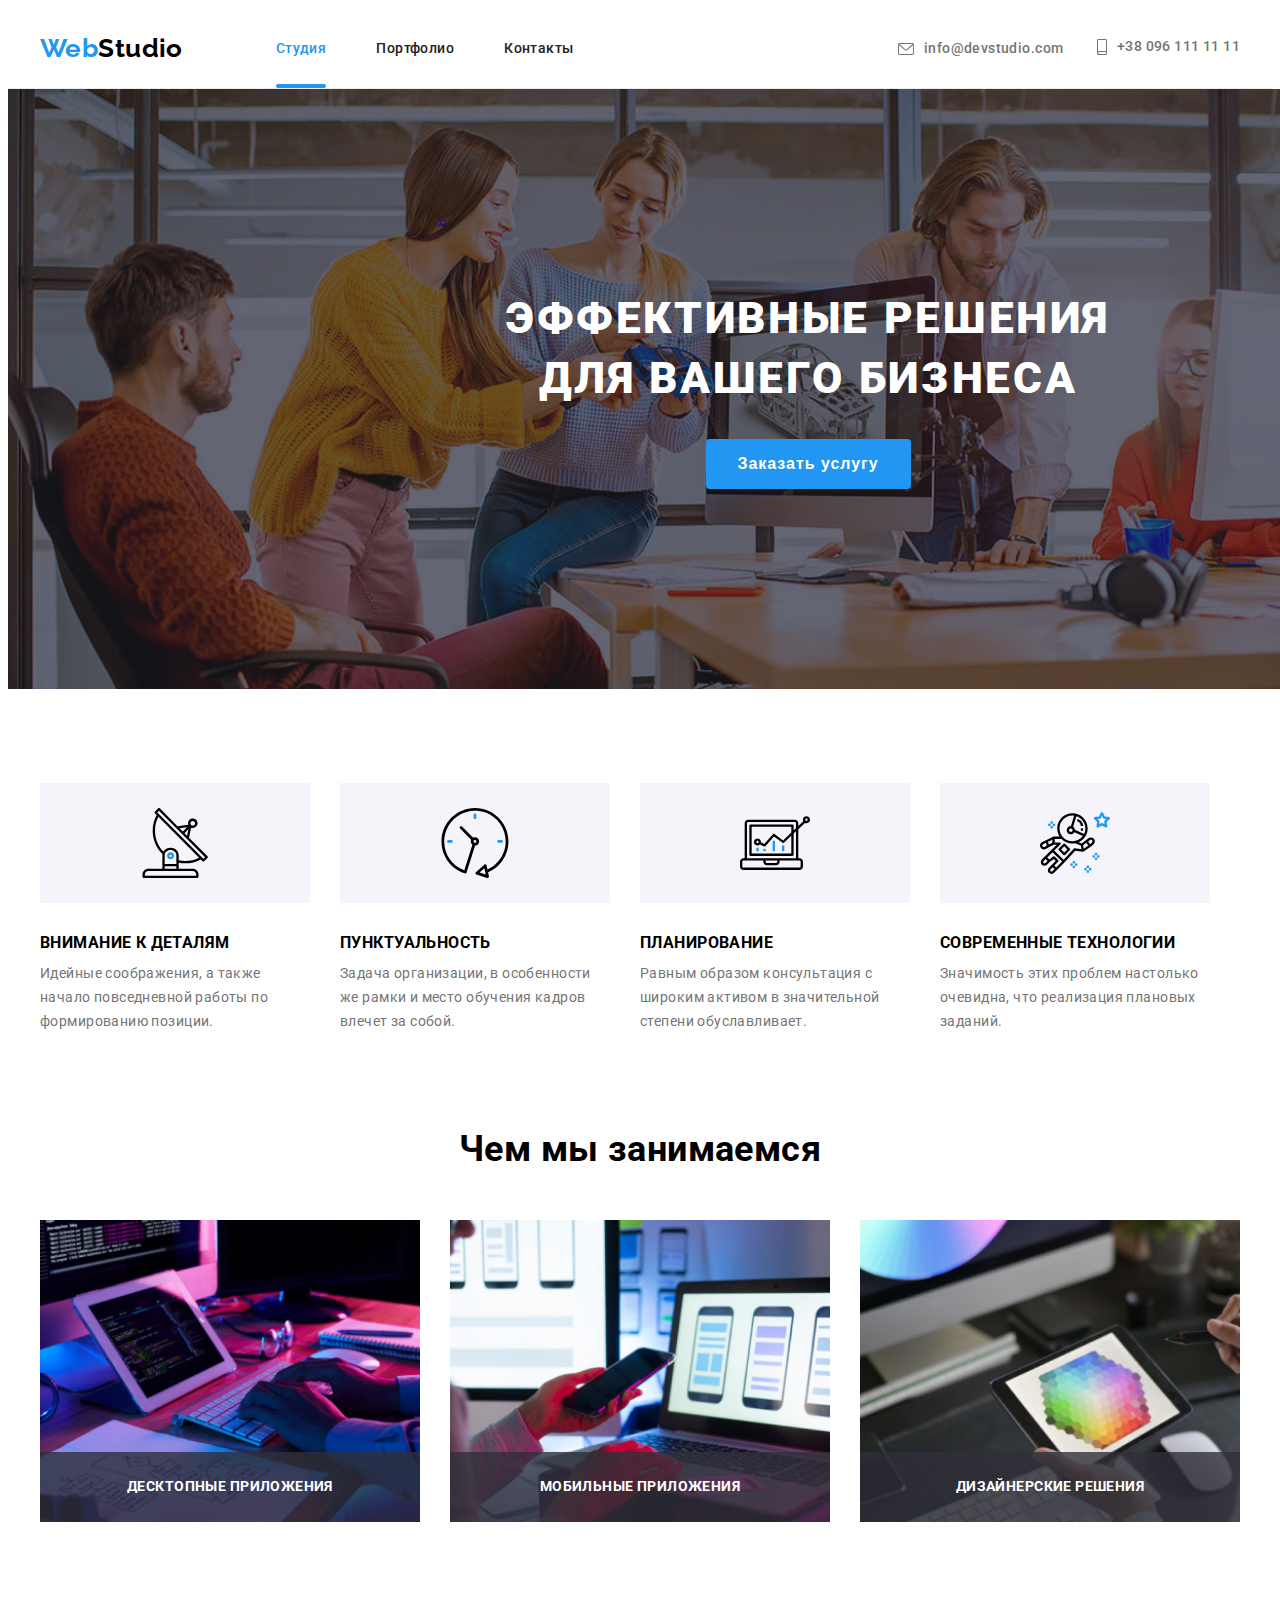
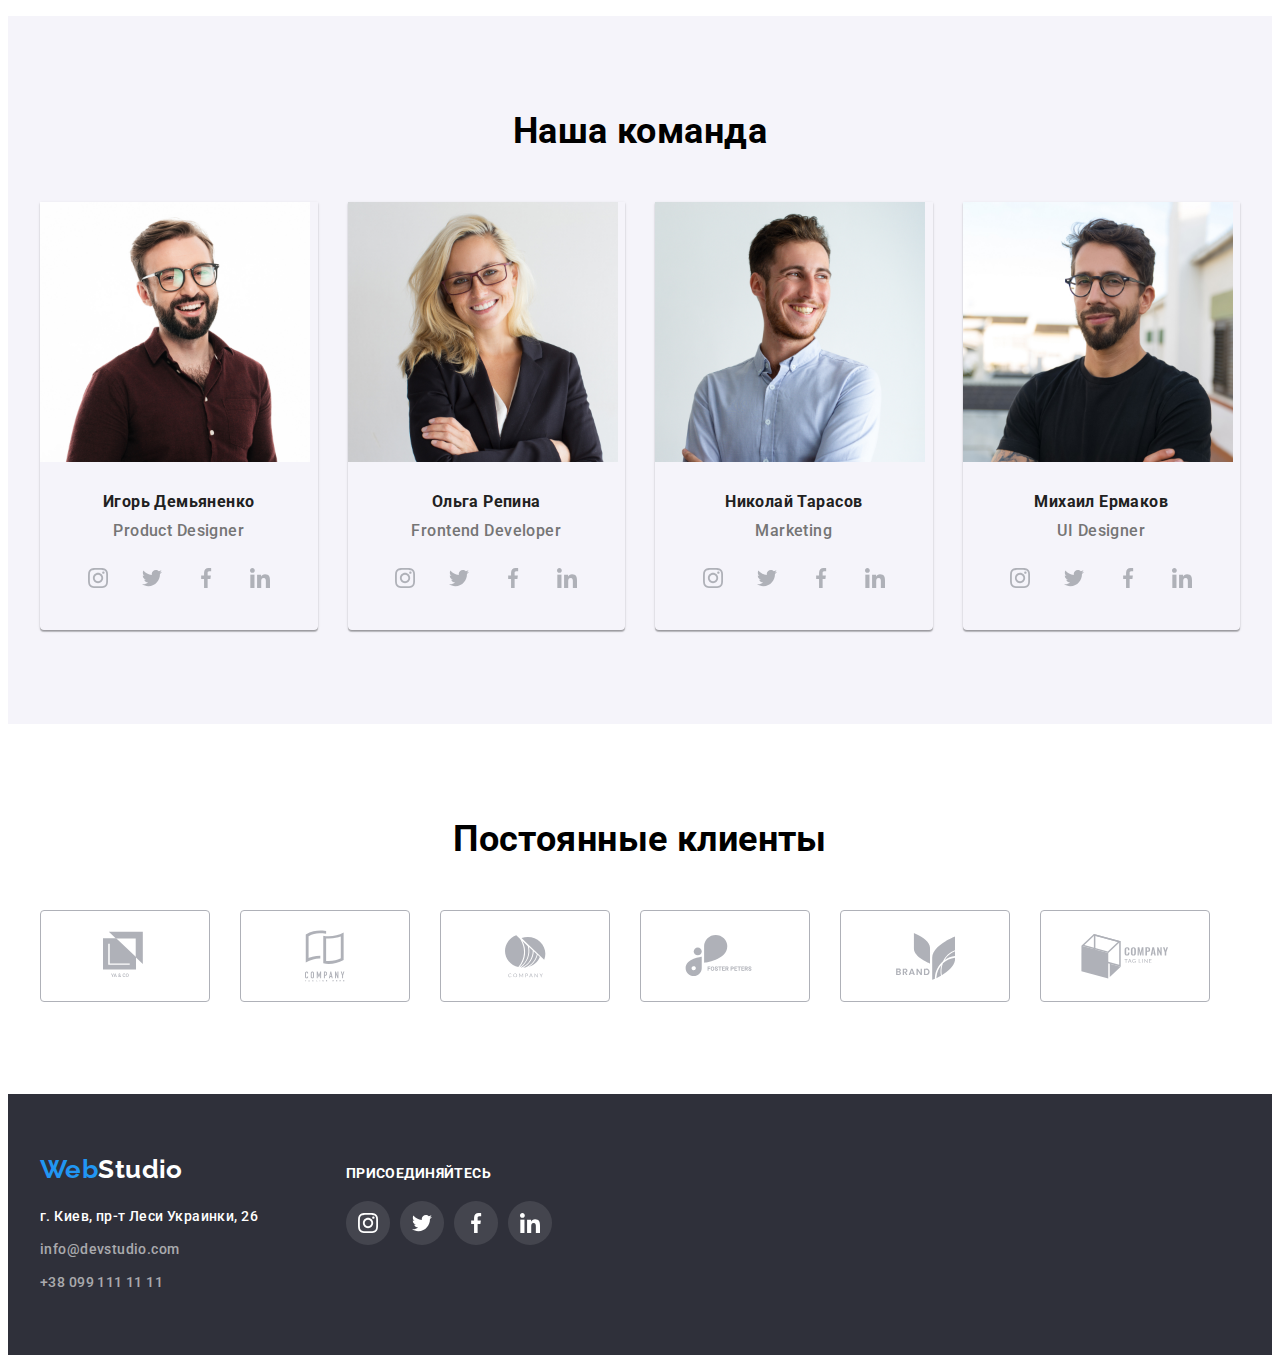
==== index.html @ fb604ead "added sprite" ====
<!DOCTYPE html>
<html lang="ru">

<head>
  <meta charset="UTF-8">
  <meta http-equiv="X-UA-Compatible" content="IE=edge">
  <meta name="viewport" content="width=device-width, initial-scale=1.0">
  <title>WebStudio-Home</title>
  <link rel="stylesheet" href="https://cdnjs.cloudflare.com/ajax/libs/modern-normalize/1.0.0/modern-normalize.css"
    integrity="sha512-Zx6MlUMKSVJoQ+83OwhdILe8cSEsCzfqThJd7J/VA2UrK6Ctj85p+xzqfyuNXE5B1k25uUdmJ2OzItbBy9GHAQ=="
    crossorigin="anonymous" />
  <link rel="stylesheet" href="https://cdnjs.cloudflare.com/ajax/libs/animate.css/4.1.1/animate.min.css" />
  <link rel="preconnect" href="https://fonts.gstatic.com">
  <link href="https://fonts.googleapis.com/css2?family=Raleway:wght@700&family=Roboto:wght@400;500;700;900&display=swap"
    rel="stylesheet">
  <link rel="stylesheet" href="./styles/styles.css">

</head>

<body>
  <!-- HEADER -->
  <header class="header">
    <div class="container">
      <nav class="menu">
        <a class="logo link" href="./index.html" lang="en">Web<span class="logo-studio-header"
            lang="en">Studio</span></a>
        <ul class="nav-list list">
          <li class="nav-item">
            <a class="nav-link current link" href="./index.html">Студия</a>
          </li>
          <li class="nav-item">
            <a class="nav-link link" href="./portfolio.html">Портфолио</a>
            </li>
          <li class="nav-item">
            <a class="nav-link link" href="./index.html">Контакты</a>
          </li>
        </ul>
      </nav>
      <ul class="header-contacts list">
        <li class="header-contacts-mail">
          <a class="header-contact-link link" href="mailto:info@devstudio.com" lang="en">
            <svg class="header-envelope">
              <use href="./images/sprite.svg#icon-envelope"></use>
            </svg>
            <p>info@devstudio.com</p>
          </a>
        </li>
        <li class="header-contacts-tel">
          <a class="header-contact-link link" href="tel:+380961111111">
            <svg class="header-tel">
              <use href="./images/sprite.svg#icon-smartphone"></use>
            </svg>
            <p>+38 096 111 11 11</p>
          </a>
        </li>
       </ul>
    </div>
  </header>
  <main>
    <!-- HERO -->
    <section class="hero">
      <div class="container">
        <h1 class="hero-title">Эффективные решения для вашего бизнеса</h1>
        <button class="modal-btn" type="submit" data-modal-open>Заказать услугу</button>
      </div>
    </section>
    <!-- SPECIALTIES -->
    <section class="specialties">
      <h2 class="visually-hidden">Особенности</h2>
      <div class="container">
        <ul class="specs-list list">
          <li class="specs-list-item">
            <div class="logo-wrapper">
              <svg class="specialties-logo">
                <use href="./images/sprite.svg#icon-antena"></use>
              </svg>
            </div>
            <h3 class="specs-subtitle">Внимание к деталям</h3>
            <p class="specs-text">Идейные соображения, а также начало повседневной работы по формированию позиции.</p>
          </li>
          <li class="specs-list-item">
            <div class="logo-wrapper">
              <svg class="specialties-logo">
                <use href="./images/sprite.svg#icon-clock"></use>
              </svg>
            </div>
            <h3 class="specs-subtitle">Пунктуальность</h3>
            <p class="specs-text">Задача организации, в особенности же рамки и место обучения кадров влечет за собой.
            </p>
          </li>
          <li class="specs-list-item">
            <div class="logo-wrapper">
              <svg class="specialties-logo">
                <use href="./images/sprite.svg#icon-diagram"></use>
              </svg>
            </div>
            <h3 class="specs-subtitle">Планирование</h3>
            <p class="specs-text">Равным образом консультация с широким активом в значительной степени обуславливает.
            </p>
          </li>
          <li class="specs-list-item">
            <div class="logo-wrapper">
              <svg class="specialties-logo">
                <use href="./images/sprite.svg#icon-astronaut"></use>
              </svg>
            </div>
            <h3 class="specs-subtitle">Современные технологии</h3>
            <p class="specs-text">Значимость этих проблем настолько очевидна, что реализация плановых заданий.</p>
          </li>
        </ul>
      </div>
    </section>
    <!-- SKILLS -->
    <section class="skills">
      <div class="container">
        <h2 class="section-title">Чем мы занимаемся</h2>
        <ul class="skills-list list">
          <li class="skills-list-item">
            <img class="img" src="./images/what_we_do/what_we_do_1.jpg" alt="software developer working" lang="en">
            <div class="skill-title-wrapper">
              <p class="skill-title">Десктопные приложения</p>
            </div>
          </li>
          <li class="skills-list-item">
            <img class="img" src="./images/what_we_do/what_we_do_2.jpg" alt="women with a phone" lang="en">
            <div class="skill-title-wrapper">
              <p class="skill-title">Мобильные приложения</p>
            </div>
          </li>
          <li class="skills-list-item">
            <img class="img" src="./images/what_we_do/what_we_do_3.jpg" alt="women working on a tablet" lang="en">
            <div class="skill-title-wrapper">
              <p class="skill-title">Дизайнерские решения</p>
            </div>
          </li>
        </ul>
      </div>
    </section>
    <!-- TEAM -->
    <section class="team">
      <div class="container">
        <h2 class="section-title">Наша команда</h2>
        <ul class="team-list list">
          <li class="team-list-item">
            <img class="team-img" src="./images/our_masters/master_1.jpg" alt="friendly men in glasses" lang="en">
            <div class="team-name-container">
              <h3 class="team-name">Игорь Демьяненко</h3>
              <p class="team-occupation" lang="en">Product Designer</p>
              <ul class="social-list list">
                <li class="social-list-item">
                  <a href="" class="social-list-link link">
                    <svg class="social-list-icon">
                      <use href="./images/sprite.svg#icon-instagram"></use>
                    </svg>
                  </a>
                </li>
                <li class="social-list-item">
                  <a href="" class="social-list-link link">
                    <svg class="social-list-icon">
                      <use href="./images/sprite.svg#icon-twitter"></use>
                    </svg>
                  </a>
                </li>
                <li class="social-list-item">
                  <a href="" class="social-list-link link">
                    <svg class="social-list-icon">
                      <use href="./images/sprite.svg#icon-facebook"></use>
                    </svg>
                  </a>
                </li>
                <li class="social-list-item">
                  <a href="" class="social-list-link link">
                    <svg class="social-list-icon">
                      <use href="./images/sprite.svg#icon-linkedin"></use>
                    </svg>
                  </a>
                </li>
              </ul>
            </div>
          </li>
          <li class="team-list-item">
            <img class="team-img" src="./images/our_masters/master_2.jpg" alt="blonde women" lang="en">
            <div class="team-name-container">
              <h3 class="team-name">Ольга Репина</h3>
              <p class="team-occupation" lang="en">Frontend Developer</p>
              <ul class="social-list list">
                <li class="social-list-item">
                  <a href="" class="social-list-link link">
                    <svg class="social-list-icon">
                      <use href="./images/sprite.svg#icon-instagram"></use>
                    </svg>
                  </a>
                </li>
                <li class="social-list-item">
                  <a href="" class="social-list-link link">
                    <svg class="social-list-icon">
                      <use href="./images/sprite.svg#icon-twitter"></use>
                    </svg>
                  </a>
                </li>
                <li class="social-list-item">
                  <a href="" class="social-list-link link">
                    <svg class="social-list-icon">
                      <use href="./images/sprite.svg#icon-facebook"></use>
                    </svg>
                  </a>
                </li>
                <li class="social-list-item">
                  <a href="" class="social-list-link link">
                    <svg class="social-list-icon">
                      <use href="./images/sprite.svg#icon-linkedin"></use>
                    </svg>
                  </a>
                </li>
              </ul>
            </div>
          </li>
          <li class="team-list-item">
            <img class="team-img" src="./images/our_masters/master_3.jpg" alt="smiling men" lang="en">
            <div class="team-name-container">
              <h3 class="team-name">Николай Тарасов</h3>
              <p class="team-occupation" lang="en">Marketing</p>
              <ul class="social-list list">
                <li class="social-list-item">
                  <a href="" class="social-list-link link">
                    <svg class="social-list-icon">
                      <use href="./images/sprite.svg#icon-instagram"></use>
                    </svg>
                  </a>
                </li>
                <li class="social-list-item">
                  <a href="" class="social-list-link link">
                    <svg class="social-list-icon">
                      <use href="./images/sprite.svg#icon-twitter"></use>
                    </svg>
                  </a>
                </li>
                <li class="social-list-item">
                  <a href="" class="social-list-link link">
                    <svg class="social-list-icon">
                      <use href="./images/sprite.svg#icon-facebook"></use>
                    </svg>
                  </a>
                </li>
                <li class="social-list-item">
                  <a href="" class="social-list-link link">
                    <svg class="social-list-icon">
                      <use href="./images/sprite.svg#icon-linkedin"></use>
                    </svg>
                  </a>
                </li>
              </ul>
            </div>
          </li>
          <li class="team-list-item">
            <img class="team-img" src="./images/our_masters/master_4.jpg" alt="friendly men in black t-shirt" lang="en">
            <div class="team-name-container">
              <h3 class="team-name">Михаил Ермаков</h3>
              <p class="team-occupation" lang="en">UI Designer</p>
              <ul class="social-list list">
                <li class="social-list-item">
                  <a href="" class="social-list-link link">
                    <svg class="social-list-icon">
                      <use href="./images/sprite.svg#icon-instagram"></use>
                    </svg>
                  </a>
                </li>
                <li class="social-list-item">
                  <a href="" class="social-list-link link">
                    <svg class="social-list-icon">
                      <use href="./images/sprite.svg#icon-twitter"></use>
                    </svg>
                  </a>
                </li>
                <li class="social-list-item">
                  <a href="" class="social-list-link link">
                    <svg class="social-list-icon">
                      <use href="./images/sprite.svg#icon-facebook"></use>
                    </svg>
                  </a>
                </li>
                <li class="social-list-item">
                  <a href="" class="social-list-link link">
                    <svg class="social-list-icon">
                      <use href="./images/sprite.svg#icon-linkedin"></use>
                    </svg>
                  </a>
                </li>
              </ul>
            </div>
          </li>
        </ul>
      </div>
    </section>
    <!--CLIENTS-->
    <section class="clients">
      <div class="container">
        <h2 class="section-title">Постоянные клиенты</h2>
        <ul class="clients-list list">
          <li class="clients-list-item">
            <a href="" class="clients-logo link">
              <svg class="clients-logo-icon" width="44" height="50">
                <use href="./images/sprite.svg#icon-logo-1"></use>
              </svg>
            </a>
          </li>
          <li class="clients-list-item">
            <a href="" class="clients-logo link">
              <svg class="clients-logo-icon" width="40" height="52">
                <use href="./images/sprite.svg#icon-logo-2"></use>
              </svg>
            </a>
          </li>
          <li class="clients-list-item">
            <a href="" class="clients-logo link">
              <svg class="clients-logo-icon" width="41" height="43">
                <use href="./images/sprite.svg#icon-logo-3"></use>
              </svg>
            </a>
          </li>
          <li class="clients-list-item">
            <a href="" class="clients-logo link">
              <svg class="clients-logo-icon" width="80" height="42">
                <use href="./images/sprite.svg#icon-logo-4"></use>
              </svg>
            </a>
          </li>
          <li class="clients-list-item">
            <a href="" class="clients-logo link">
              <svg class="clients-logo-icon" width="59" height="47">
                <use href="./images/sprite.svg#icon-logo-5"></use>
              </svg>
            </a>
          </li>
          <li class="clients-list-item">
            <a href="" class="clients-logo link">
              <svg class="clients-logo-icon" width="88" height="45">
                <use href="./images/sprite.svg#icon-logo-6"></use>
              </svg>
            </a>
          </li>
        </ul>
      </div>
    </section>
  </main>
  <!-- FOOTER -->
  <footer class="footer">
    <div class="container">
      <div class="address-wrapper">
        <a class="logo link" href="./index.html" lang="en">Web<span class="logo-studio-footer"
            lang="en">Studio</span></a>
        <p class="address">г. Киев, пр-т Леси Украинки, 26</p>
        <ul class="address-list list">
          <li class="address-list-item">
            <a class="address-link link" href="mailto:info@devstudio.com">info@devstudio.com</a>
          </li>
          <li class="address-list-item">
            <a class="address-link link" href="tel:+380991111111">+38 099 111 11 11</a>
          </li>
        </ul>
      </div>
      <div class="footer-social-list">
        <h3 class="footer-social-title">присоединяйтесь</h3>
        <ul class="social-list list">
          <li class="social-list-item">
            <a href="" class="social-list-link link">
              <svg class="social-list-icon">
                <use href="./images/sprite.svg#icon-instagram"></use>
              </svg>
            </a>
          </li>
          <li class="social-list-item">
            <a href="" class="social-list-link link">
              <svg class="social-list-icon">
                <use href="./images/sprite.svg#icon-twitter"></use>
              </svg>
            </a>
          </li>
          <li class="social-list-item">
            <a href="" class="social-list-link link">
              <svg class="social-list-icon">
                <use href="./images/sprite.svg#icon-facebook"></use>
              </svg>
            </a>
          </li>
          <li class="social-list-item">
            <a href="" class="social-list-link link">
              <svg class="social-list-icon">
                <use href="./images/sprite.svg#icon-linkedin"></use>
              </svg>
            </a>
          </li>
        </ul>
      </div>
    </div>
  </footer>
  <div class="backdrop is-hidden" data-modal>
    <div class="modal">
      <button type="button" class="modal-close-btn" data-modal-close>
        <svg class="modal-x">
          <use href="./images/sprite.svg#icon-Vector"></use>
        </svg>
      </button>
    </div>
  </div>
  <script src="./js/modal.js"></script>
</body>

</html>
---- styles/styles.css ----
:root {
  --main-font: "Roboto", sans-serif;
  --secondary-font: "Raleway", sans-serif;
  --accent-color: #2196f3;
  --main-text-color: #212121;
  --secondary-text-color: #757575;
  --accent-text-color: #ffffff;
  --background-color-main: #f5f4fa;
  --background-color-accent: #2f303a;
  --logo-text-main: #000000;
  --social-logo: #afb1b8;
  --section-pt: 94px;
  --section-pb: 94px;
}

body {
  font-family: var(--main-font);
  color: var(--main-text-color);
  font-weight: 500;
  font-size: 14px;
  line-height: 1.14;
  letter-spacing: 0.03em;
}

h1,
h2,
h3,
h4,
h5,
h6,
p {
  margin: 0;
}

ul,
ol {
  margin: 0;
  padding: 0;
}

img {
  display: block;
  width: 100%;
}

.link {
  text-decoration: none;
  display: block;
}

.list {
  list-style: none;
}

.container {
  width: 1200px;
  margin: 0 auto;
  padding-left: 15px;
  padding-right: 15px;
}

/* ================ COMPONENTS ================*/

.modal-btn {
  min-width: 200px;
  margin: 0 auto;
  padding: 10px 32px;
  font-weight: 700;
  font-size: 16px;
  line-height: 1.88;
  display: flex;
  justify-content: center;
  letter-spacing: 0.06em;
  color: var(--accent-text-color);
  cursor: pointer;
  background: var(--accent-color);
  border-radius: 4px;
  border: none;
}

.nav-btn {
  padding: 6px 22px;
  font-weight: inherit;
  font-size: 16px;
  line-height: 1.63;
  display: flex;
  align-items: center;
  text-align: center;
  letter-spacing: 0.06em;
  color: var(--main-text-color);
  cursor: pointer;
  background: var(--background-color-main);
  border-radius: 4px;
  border: none;

  transition: background-color 250ms cubic-bezier(0.4, 0, 0.2, 1),
    color 250ms cubic-bezier(0.4, 0, 0.2, 1),
    box-shadow 250ms cubic-bezier(0.4, 0, 0.2, 1);
}

.img {
  display: block;
  max-width: 100%;
  height: auto;
}

.current.nav-link {
  position: relative;
  display: flex;
  justify-items: center;
  align-items: center;
  flex-direction: column;
  color: var(--accent-color);
}

.current.nav-link::after {
  position: absolute;
  content: "";
  bottom: 0;
  width: 100%;
  height: 4px;
  border-radius: 2px;
  background-color: var(--accent-color);
}

.visually-hidden {
  position: absolute !important;
  clip: rect(1px 1px 1px 1px); /* IE6, IE7 */
  clip: rect(1px, 1px, 1px, 1px);
  padding: 0 !important;
  border: 0 !important;
  height: 1px !important;
  width: 1px !important;
  overflow: hidden;
}

.container {
  width: 1200px;
  margin: 0 auto;
  padding-left: 15px;
  padding-right: 15px;
}

.section-title {
  margin-bottom: 50px;
  font-weight: 700;
  font-size: 36px;
  line-height: 1.17;
  text-align: center;
  color: var(--logo-text-main);
}

.social-list {
  display: flex;
  align-items: center;
  justify-content: center;
}

.social-list-link {
  display: flex;
  align-items: center;
  justify-content: center;
  width: 44px;
  height: 44px;
  border-radius: 50%;
  background-color: transparent;

  transition: background-color 250ms cubic-bezier(0.4, 0, 0.2, 1),
    fill 250ms cubic-bezier(0.4, 0, 0.2, 1);
}

.social-list-link:hover,
.social-list-link:focus {
  background-color: var(--accent-color);
}

.social-list-link:hover .social-list-icon,
.social-list-link:focus .social-list-icon {
  fill: var(--accent-text-color);
}

.social-list-item:not(:last-child) {
  margin-right: 10px;
}

.social-list-icon {
  fill: var(--social-logo);
  width: 20px;
  height: 20px;
}

/* ================ END COMPONENTS ================*/

/* ================ HEADER ================*/

.header {
  display: flex;
  align-items: center;
  border-bottom: 1px solid #ececec;
}

.header .container {
  display: flex;
  align-items: center;
  justify-items: center;
  height: 80px;
}

.menu {
  display: flex;
  justify-items: center;
  align-items: center;
}

.logo {
  display: inline-block;
  font-family: var(--secondary-font);
  font-weight: 700;
  font-size: 26px;
  line-height: 1.19;
  color: var(--accent-color);
  margin-right: 93px;
}

.logo-studio-header {
  color: var(--logo-text-main);
}

.nav-list {
  display: flex;
}

.nav-item {
  display: inline-block;
}

.nav-item:not(:last-child) {
  margin-right: 50px;
}

.nav-link {
  line-height: 1.17;
  padding-top: 32px;
  padding-bottom: 32px;
  color: var(--main-text-color);

  transition: color 250ms cubic-bezier(0.4, 0, 0.2, 1);
}

.nav-link:hover,
.nav-link:focus {
  color: var(--accent-color);
}

.header-contacts {
  display: block;
  margin-left: auto;
  align-items: center;
}

.header-contacts-mail {
  display: inline-block;
  margin-right: 30px;
  fill: var(--secondary-text-color);
}

.header-contacts-tel {
  display: inline-block;
  fill: var(--secondary-text-color);
}

.header-contact-link {
  display: flex;
  align-items: center;
  padding-top: 32px;
  padding-bottom: 32px;
  color: var(--secondary-text-color);

  transition: color 250ms cubic-bezier(0.4, 0, 0.2, 1),
    fill 250ms cubic-bezier(0.4, 0, 0.2, 1);
}

.header-contact-link:hover,
.header-contact-link:focus {
  fill: var(--accent-color);
  color: var(--accent-color);
}

.header-envelope {
  width: 16px;
  height: 12px;
  margin-right: 10px;
}

.header-tel {
  width: 10px;
  height: 16px;
  margin-right: 10px;
}
/* ================ END HEADER ================*/

/* ================ HERO ================*/

.hero {
  margin: 0 auto;
  width: 1600px;
  background-color: #c4c4c4;
  text-align: center;
  background-image: linear-gradient(
      rgba(47, 48, 58, 0.4),
      rgba(47, 48, 58, 0.4)
    ),
    url(../images/hero-bg.jpg);
  background-repeat: no-repeat;
  background-size: cover;
}

.hero .container {
  padding-top: 200px;
  padding-bottom: 200px;
  max-width: 696px;
}

.hero-title {
  margin-bottom: 30px;
  font-weight: 900;
  font-size: 44px;
  line-height: 1.36;
  letter-spacing: 0.06em;
  text-transform: uppercase;
  color: var(--accent-text-color);
}

/* ================ END HERO ================*/

/* ================ SPECIALTIES ================*/

.specialties {
  padding-top: var(--section-pt);
  padding-bottom: var(--section-pb);
}

.specs-list {
  display: flex;
  margin-left: -30px;
  margin-top: -30px;
}

.specs-list-item {
  display: block;
  flex-basis: calc(100% / 4 - 90px);
  width: 270px;
  margin-left: 30px;
  margin-top: 30px;
}

.logo-wrapper {
  display: flex;
  align-items: center;
  justify-content: center;
  width: 270px;
  height: 120px;
  margin-bottom: 30px;
  background-color: var(--background-color-main);
}

.specialties-logo {
  display: block;
  width: 70px;
  height: 70px;
}

.specs-subtitle {
  margin-bottom: 10px;
  font-weight: 700;
  line-height: 1.17;
  text-transform: uppercase;
  color: var(--logo-text-main);
}

.specs-text {
  font-weight: 400;
  line-height: 1.71;
  color: var(--secondary-text-color);
}

/* ================ END SPECIALTIES ================*/

/* ================ SKILLS ================*/

.skills {
  padding-bottom: var(--section-pb);
}

.skills-list {
  display: flex;
  flex-wrap: wrap;
  margin-left: -30px;
  margin-top: -30px;
}

.skills-list-item {
  position: relative;
  flex-basis: calc(100% / 3 - 30px);
  margin-left: 30px;
  margin-top: 30px;
}

.skill-title-wrapper {
  position: absolute;
  display: flex;
  justify-content: center;
  align-items: center;
  left: 0;
  bottom: 0;
  width: 100%;
  height: 70px;
  background-color: rgba(47, 48, 58, 0.8);
}

.skill-title {
  display: block;
  color: var(--accent-text-color);
  font-weight: 700;
  text-align: center;
  text-transform: uppercase;
}
/* ================ END SKILLS ================*/

/* ================ TEAM ================*/

.team {
  background-color: var(--background-color-main);
  padding-bottom: var(--section-pb);
  padding-top: var(--section-pt);
}

.team-list {
  display: flex;
  flex-wrap: wrap;
  margin-left: -30px;
  margin-top: -30px;
}

.team-list-item {
  flex-basis: calc(100% / 4 - 30px);
  margin-left: 30px;
  margin-top: 30px;
  box-shadow: 0px 1px 3px rgba(0, 0, 0, 0.12), 0px 1px 1px rgba(0, 0, 0, 0.14),
    0px 2px 1px rgba(0, 0, 0, 0.2);
  border-radius: 0px 0px 4px 4px;
}

.team-name-container {
  padding-top: 30px;
  padding-bottom: 30px;
}

.team-name {
  margin-bottom: 10px;
  font-size: 16px;
  line-height: 1.19;
  text-align: center;
  color: var(--main-text-color);
}

.team-occupation {
  margin-bottom: 16px;
  font-size: 16px;
  line-height: 1.19;
  text-align: center;
  color: var(--secondary-text-color);
}

.team-img {
  width: 270px;
  height: 260px;
}

/* ================ END TEAM ================*/

/* ================ CLIENTS ================*/

.clients {
  padding-bottom: var(--section-pb);
  padding-top: var(--section-pt);
}
.clients-list {
  display: flex;
}

.clients-list-item {
  display: flex;
  width: 170px;
  height: 90px;
}

.clients-list-item:not(:last-child) {
  margin-right: 30px;
}

.clients-logo {
  display: flex;
  justify-content: center;
  align-items: center;
  width: 100%;
  height: 100%;
  border: 1px solid #afb1b8;
  border-radius: 4px;
  fill: var(--social-logo);

  transition: border-color 250ms cubic-bezier(0.4, 0, 0.2, 1),
    fill 250ms cubic-bezier(0.4, 0, 0.2, 1);
}

.clients-logo:hover,
.clients-logo:focus {
  border-color: var(--accent-color);
  fill: var(--accent-color);
}

.clients-logo-icon {
  display: inline-block;
}

/* ================ END CLIENTS ================*/

/* ================ EXAMPLES ================*/

.examples {
  padding-top: var(--section-pt);
  padding-bottom: var(--section-pb);
}
.examples-list {
  display: flex;
  justify-content: center;
  margin-bottom: 50px;
}

.examples-list-item:not(:last-child) {
  margin-right: 8px;
}

.list-items:hover,
.list-items:focus {
  box-shadow: 0px 1px 1px rgba(0, 0, 0, 0.12), 0px 4px 4px rgba(0, 0, 0, 0.06),
    1px 4px 6px rgba(0, 0, 0, 0.16);
}

.nav-btn:hover,
.nav-btn:focus {
  background-color: var(--accent-color);
  color: var(--accent-text-color);
  box-shadow: 0px 3px 1px rgba(0, 0, 0, 0.1), 0px 1px 2px rgba(0, 0, 0, 0.08),
    0px 2px 2px rgba(0, 0, 0, 0.12);
  border-radius: 4px;
}

.examples-img-list {
  display: flex;
  flex-wrap: wrap;
  margin-top: -30px;
  margin-left: -30px;
}

.examples-img-item {
  flex-basis: calc(100% / 3 - 30px);
  margin-top: 30px;
  margin-left: 30px;
}

.examples-about-wrapper {
  padding: 20px 24px;
  border: 1px solid #eeeeee;
  border-top: none;
}

.examples-img-title {
  font-weight: 700;
  font-size: 18px;
  line-height: 2;
  letter-spacing: 0.06em;
  color: var(--main-text-color);
}

.examples-img-about {
  font-size: 16px;
  line-height: 1.86;
  color: var(--secondary-text-color);
}

.examples-list-wraper {
  position: relative;
  overflow: hidden;
}

.overlay {
  position: absolute;
  transform: translateY(100%);
  top: 0;
  left: 0;
  height: 100%;
  padding: 60px 24px;
  background-color: var(--accent-color);
  color: var(--accent-text-color);
  overflow: auto;
  font-family: Roboto;
  font-weight: 400;
  font-size: 18px;
  line-height: 1.55;
  letter-spacing: 0.03em;

  transition: transform 250ms cubic-bezier(0.4, 0, 0.2, 1);
}

.list-items:hover .overlay,
.list-items:focus .overlay {
  transform: translateY(0%);
  opacity: 0.9;
}
/* ================ END EXAMPLES ================*/

/* ================ FOOTER ================*/

.footer {
  background-color: var(--background-color-accent);
  padding-top: 60px;
  padding-bottom: 60px;
}

.footer .logo {
  margin-bottom: 20px;
}

.footer .container {
  display: flex;
  align-items: baseline;
}

.logo-studio-footer {
  color: var(--accent-text-color);
}

.address {
  margin-bottom: 9px;
  line-height: 1.71;
  color: var(--accent-text-color);
}

.address-wrapper {
  display: block;
}

.address-list-item:not(:last-child) {
  margin-bottom: 9px;
}

.address-link {
  line-height: 1.71;
  color: rgba(255, 255, 255, 0.6);

  transition: color 250ms cubic-bezier(0.4, 0, 0.2, 1);
}

.address-link:hover,
.address-link:focus {
  color: var(--accent-color);
}

.footer-social-title {
  display: block;
  margin-bottom: 20px;
  text-transform: uppercase;
  color: var(--accent-text-color);
  font-size: 14px;
  line-height: 1.17;
}

.footer-social-list {
  display: inline-block;
  margin-left: 70px;
}

.footer .social-list-link {
  background-image: linear-gradient(
    rgba(255, 255, 255, 0.1),
    rgba(255, 255, 255, 0.1)
  );
}

.footer .social-list-icon {
  fill: var(--accent-text-color);
}
/* ================ END FOOTER ================*/

.backdrop {
  position: fixed;
  top: 0;
  left: 0;
  width: 100vw;
  height: 100vh;
  background-color: rgba(0, 0, 0, 0.2);

  transition: opacity 250ms cubic-bezier(0.4, 0, 0.2, 1),
    visibility 250ms cubic-bezier(0.4, 0, 0.2, 1),
    pointer-events 250ms cubic-bezier(0.4, 0, 0.2, 1);
}

.modal {
  position: absolute;
  top: 50%;
  left: 50%;
  transform: translate(-50%, -50%);
  width: 528px;
  height: 581px;
  background-color: #ffffff;
}

.modal-close-btn {
  position: absolute;
  top: 8px;
  right: 8px;
  width: 30px;
  height: 30px;
  border-radius: 50%;
  border: 1px solid rgba(0, 0, 0, 0.1);
  background: transparent;
  cursor: pointer;
}

.modal-x {
  width: 11px;
  height: 11px;
}

.is-hidden {
  opacity: 0;
  visibility: hidden;
  pointer-events: none;
}
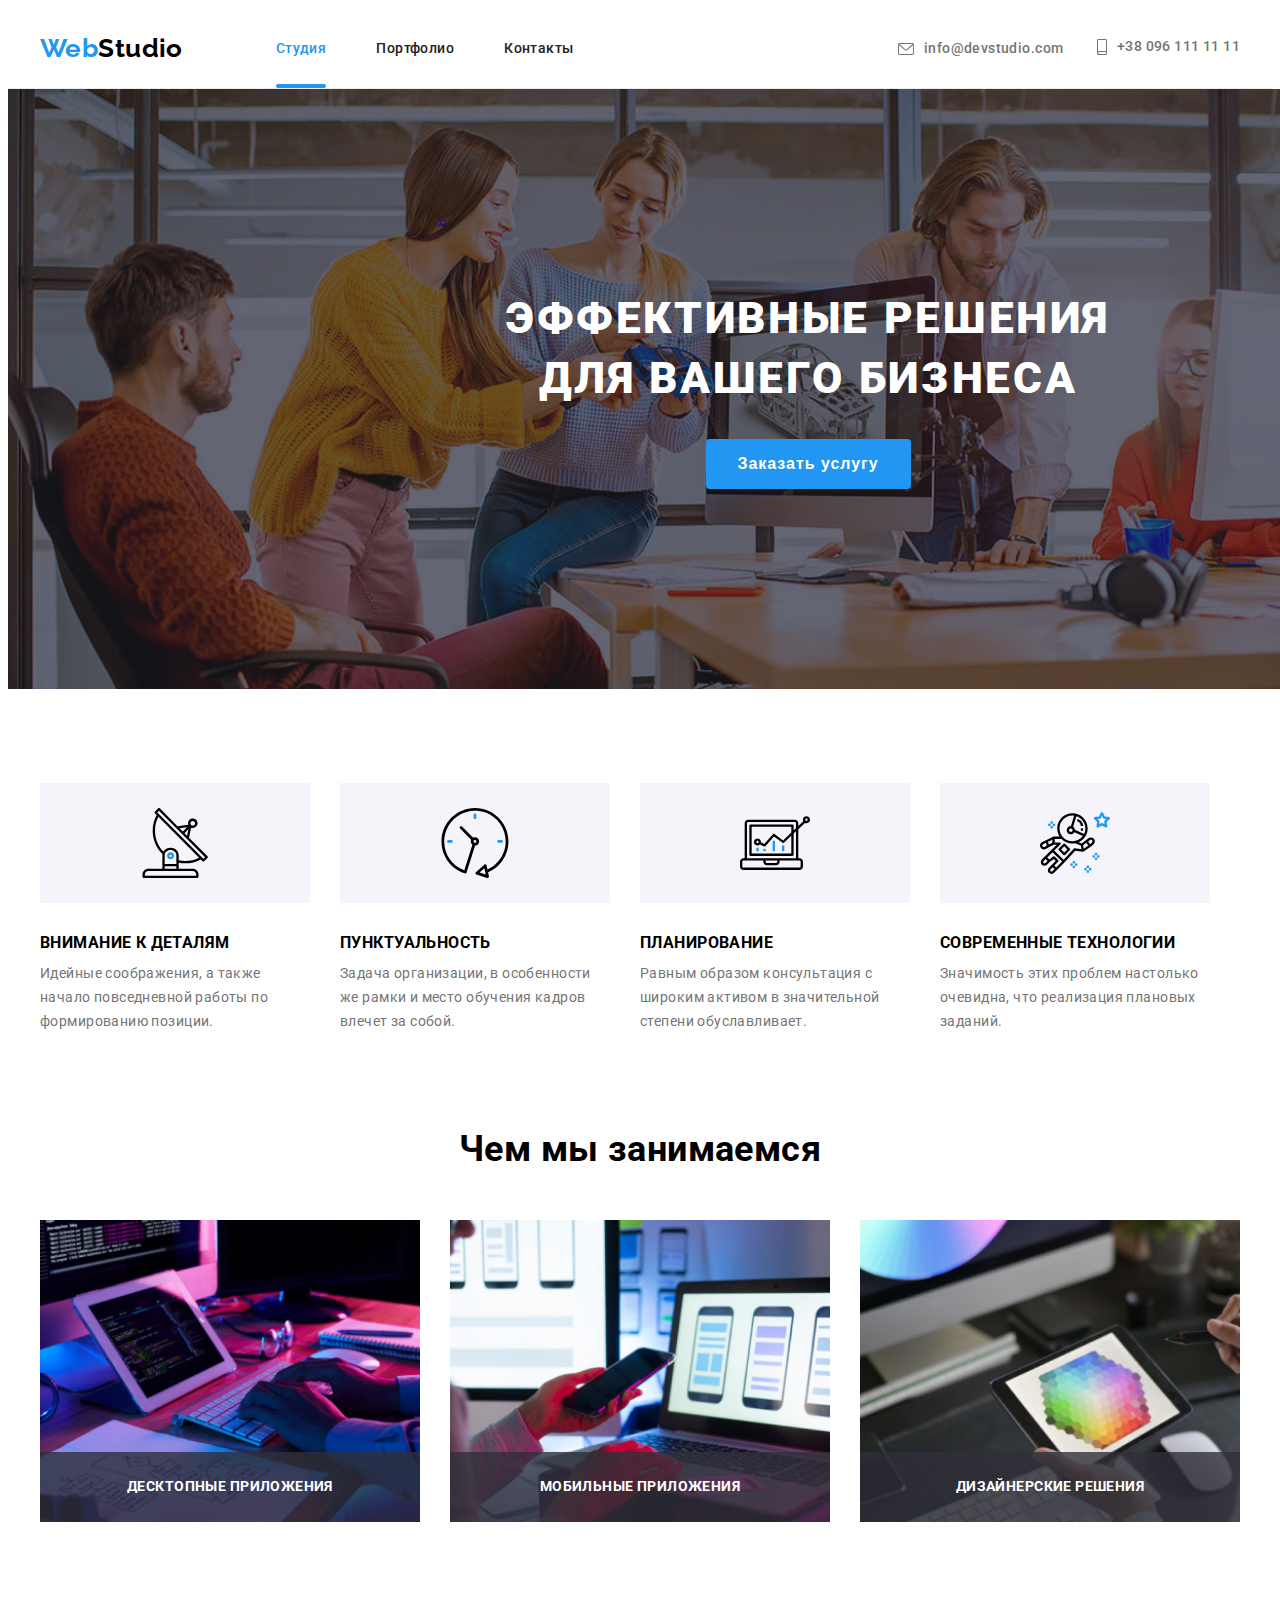
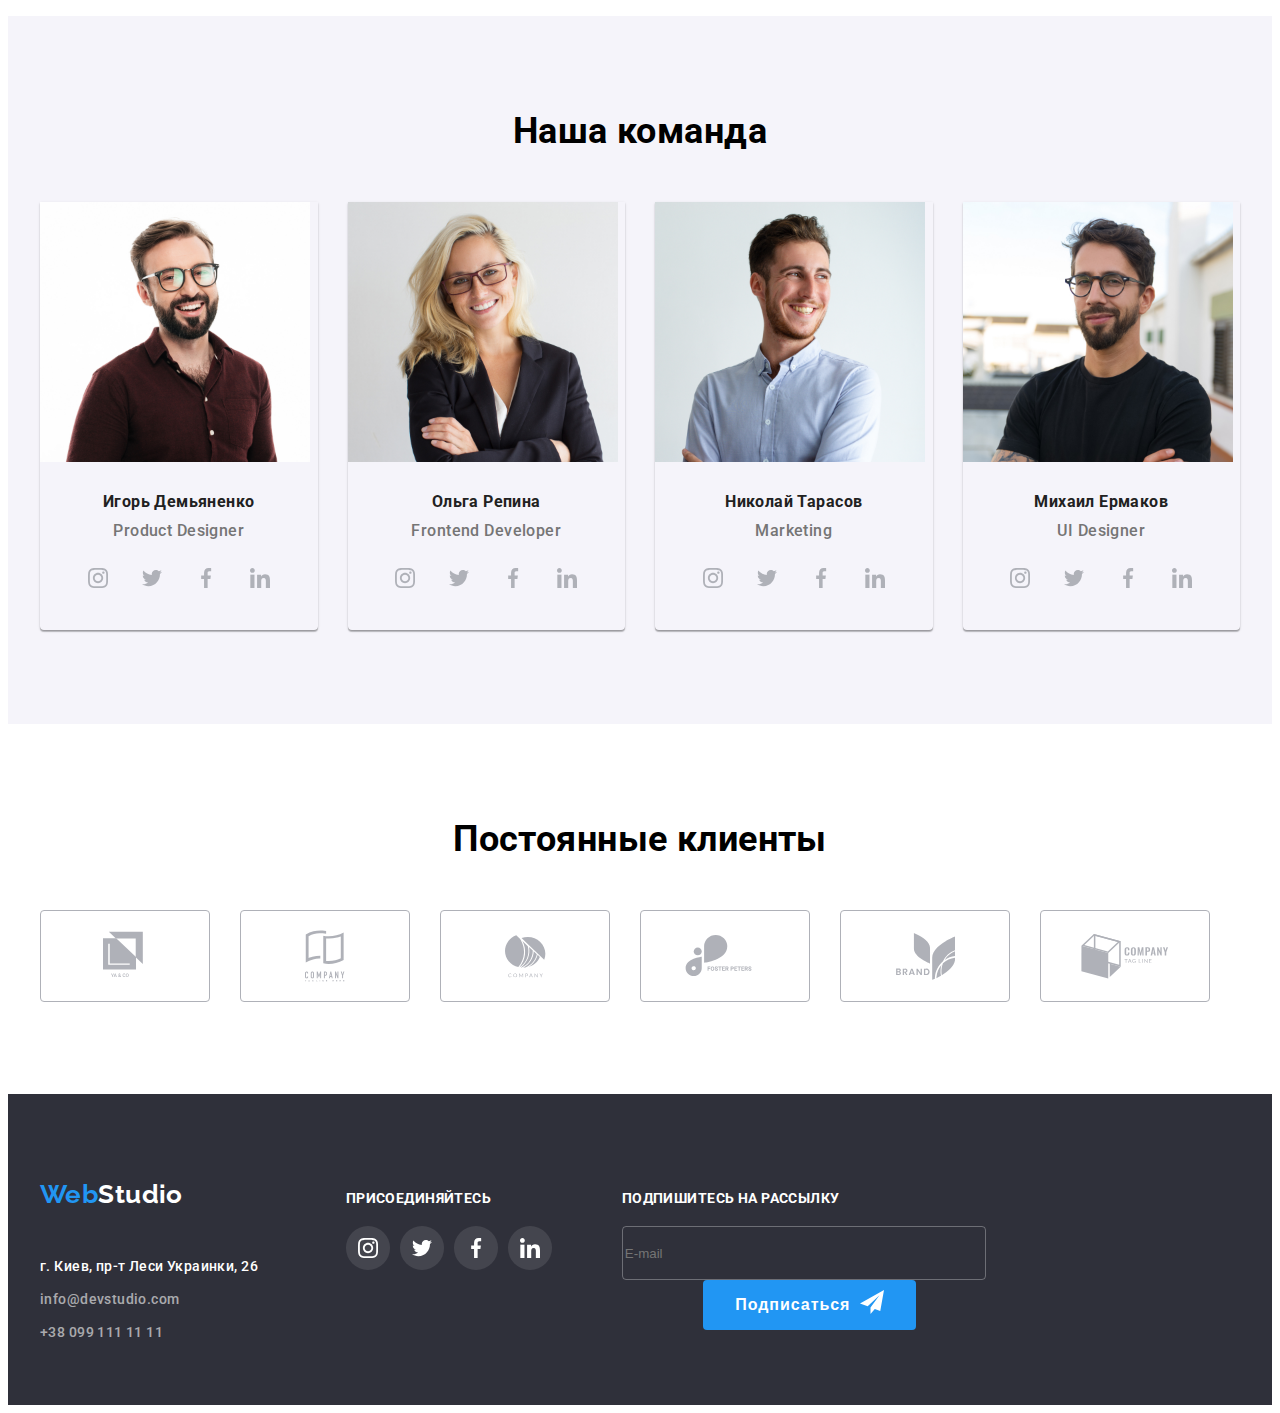
==== commit c0fef6a8: "added modal" ====
--- a/index.html
+++ b/index.html
@@ -30,7 +30,7 @@
           </li>
           <li class="nav-item">
             <a class="nav-link link" href="./portfolio.html">Портфолио</a>
-            </li>
+          </li>
           <li class="nav-item">
             <a class="nav-link link" href="./index.html">Контакты</a>
           </li>
@@ -53,7 +53,7 @@
             <p>+38 096 111 11 11</p>
           </a>
         </li>
-       </ul>
+      </ul>
     </div>
   </header>
   <main>
@@ -392,8 +392,21 @@
           </li>
         </ul>
       </div>
+      <div class="footer-social-list">
+        <h3 class="footer-social-title">Подпишитесь на рассылку</h3>
+        <form action="" class="signup-form">
+          <input type="email" placeholder="E-mail" class="signup-email">
+          <button type="submit" class="modal-btn">
+            <p class="btn-title">Подписаться</p>
+            <svg class="btn-icon">
+              <use href="./images/sprite.svg#icon-send"></use>
+            </svg>
+          </button>
+        </form>
+      </div>
     </div>
   </footer>
+  <!-- MODAL -->
   <div class="backdrop is-hidden" data-modal>
     <div class="modal">
       <button type="button" class="modal-close-btn" data-modal-close>
@@ -401,6 +414,37 @@
           <use href="./images/sprite.svg#icon-Vector"></use>
         </svg>
       </button>
+      <form action="#" class="modal-form"></form>
+      <label for="" class="modal-form-field">
+        Имя
+        <span class="modal-form-input-wrapper">
+          <input type="text" name="user-name" class="modal-form-input" required minlength="2">
+          <svg class="modal-form-icon">
+            <use href="./images/sprite.svg#user"></use>
+          </svg>
+        </span>
+      </label>
+      <label for="" class="modal-form-field">
+        Телефон
+        <span class="modal-form-input-wrapper">
+          <input type="tel" name="user-phone" class="modal-form-input" required
+            pattern="[0-9]{3}-[0-9]{3}-[0-9]{2}-[0-9]{2}" title="096-111-11-11">
+          <svg class="modal-form-icon">
+            <use href="./images/sprite.svg#phone"></use>
+          </svg>
+        </span>
+      </label>
+      <label for="" class="modal-form-field">
+        Е-маил
+        <input type="email" name="user-email" class="modal-form-input" required>
+      </label>
+      <label for="" class="modal-form-field">
+        Сообщение
+        <textarea name="user-message" class="modal-form-message">
+            </label>
+            <input type="checkbox" name="user-term" class="modal-form-agreement">
+            <label for="" class="modal-form-check-desc">Соглашаюсь с рассылкой и принимаю <a href="" class="licence-agreement">Условия договора</a></label>
+      <button type="submit" class="modal-btn">Отправить</button>      
     </div>
   </div>
   <script src="./js/modal.js"></script>
--- a/styles/styles.css
+++ b/styles/styles.css
@@ -214,6 +214,8 @@
 
 .logo {
   display: inline-block;
+  padding-bottom: 25px;
+  padding-top: 25px;
   font-family: var(--secondary-font);
   font-weight: 700;
   font-size: 26px;
@@ -691,6 +693,37 @@
 .footer .social-list-icon {
   fill: var(--accent-text-color);
 }
+
+.signup-from {
+  display: flex;
+}
+
+.signup-email {
+  display: block;
+  margin-right: 12px;
+  width: 358px;
+  height: 50px;
+  border: 1px solid rgba(255, 255, 255, 0.3);
+  border-radius: 4px;
+  /* filter: drop-shadow(0px 4px 4px rgba(0, 0, 0, 0.15)) */
+  background-color: transparent;
+}
+.btn-icon {
+  width: 24px;
+  height: 24px;
+  fill: var(--accent-text-color);
+  margin-left: 10px;
+}
+
+.btn-title {
+  font-weight: 700;
+  font-size: 16px;
+  line-height: 1.875;
+  display: flex;
+  align-items: center;
+  text-align: center;
+  letter-spacing: 0.06em;
+}
 /* ================ END FOOTER ================*/
 
 .backdrop {
@@ -716,6 +749,48 @@
   background-color: #ffffff;
 }
 
+.modal-form {
+  position: relative;
+  display: flex;
+  flex-direction: column;
+  padding: 40px;
+}
+
+.modal-form-input {
+  width: 100%;
+  height: 40px;
+  border: 1px solid #2196f3;
+  box-sizing: border-box;
+  border-radius: 4px;
+  padding-left: 42px;
+  transition: border-color 250ms cubic-bezier(0.4, 0, 0.2, 1);
+}
+
+.modal-form-input:focus {
+  outline: none;
+  border: var(--accent-color);
+}
+
+.modal-form-input-wrapper {
+  position: relative;
+  display: block;
+}
+
+.modal-form-input:focus + .modal-form-icon {
+  fill: var(--accent-color);
+}
+
+.modal-form-icon {
+  position: absolute;
+  width: 18px;
+  height: 18px;
+  transition: fill 250ms cubic-bezier(0.4, 0, 0.2, 1);
+}
+
+.modal-form-message {
+  width: 100%;
+  height: 120px;
+}
 .modal-close-btn {
   position: absolute;
   top: 8px;
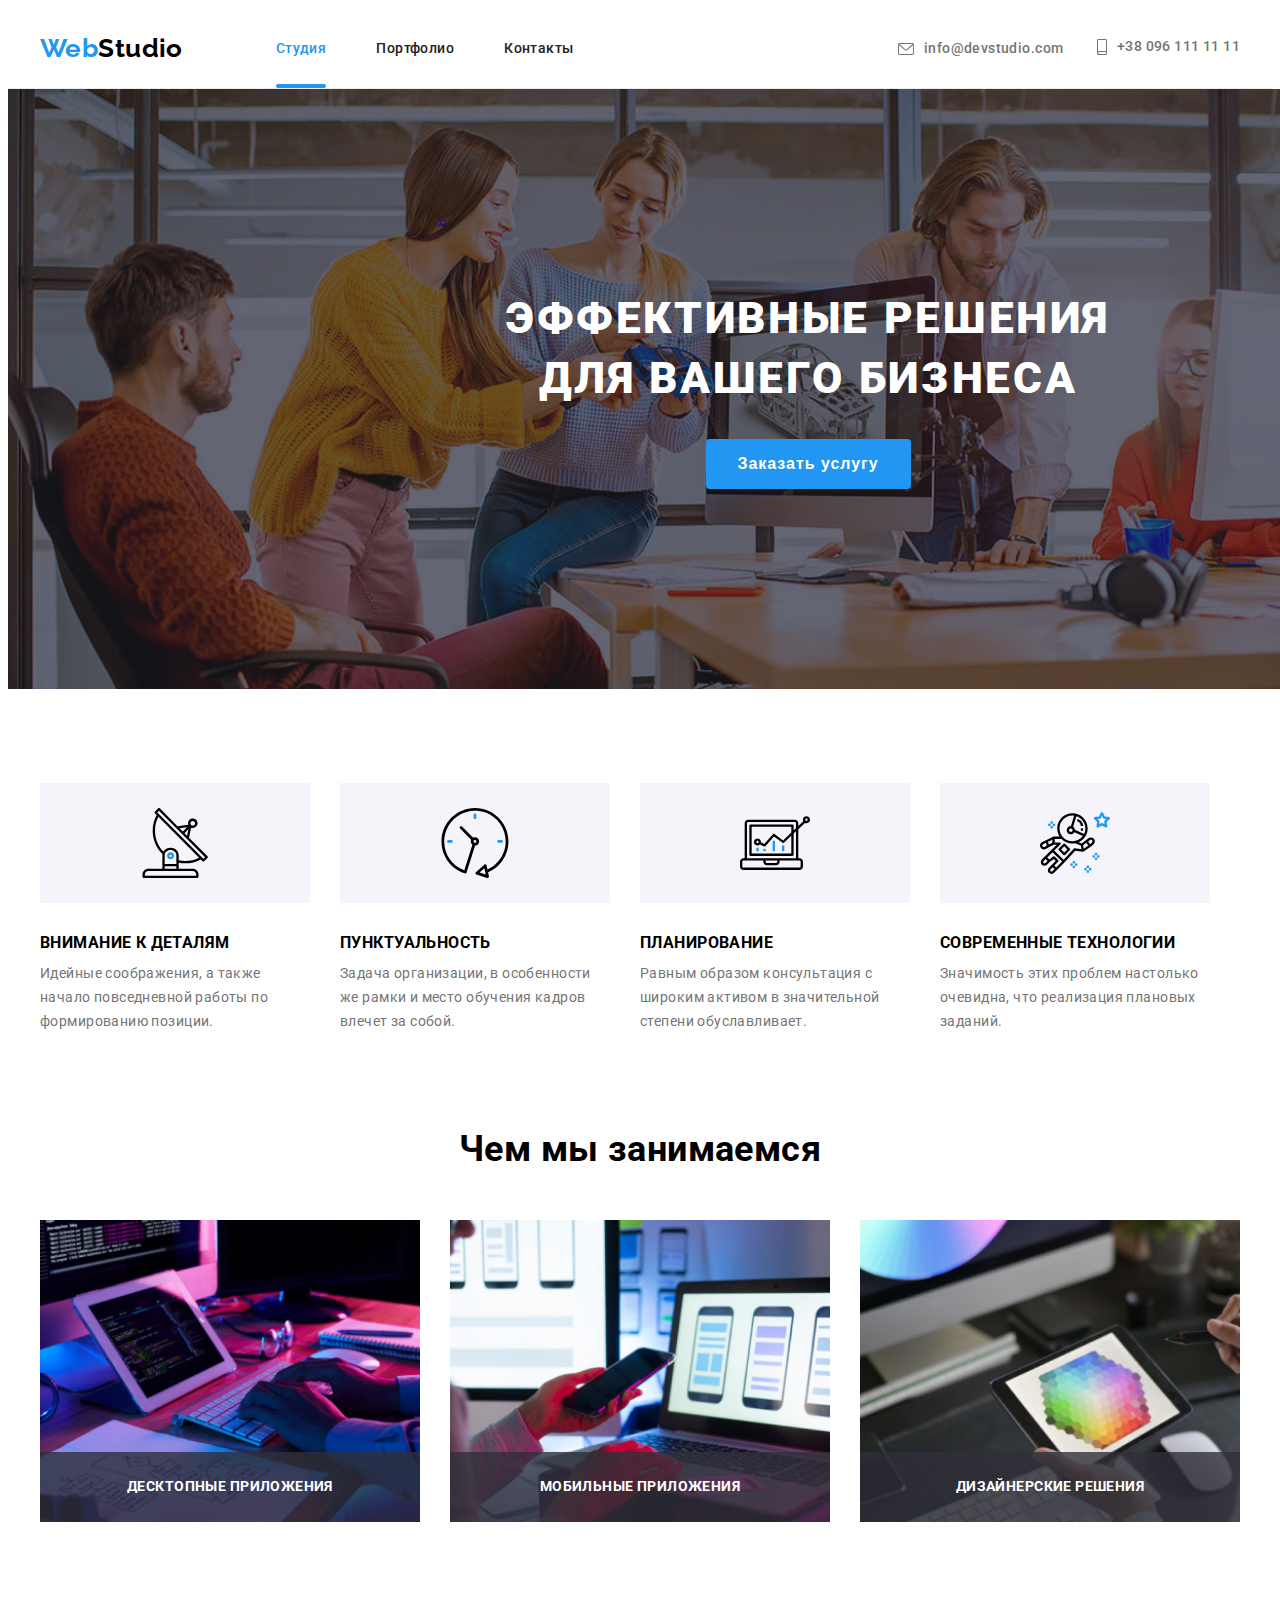
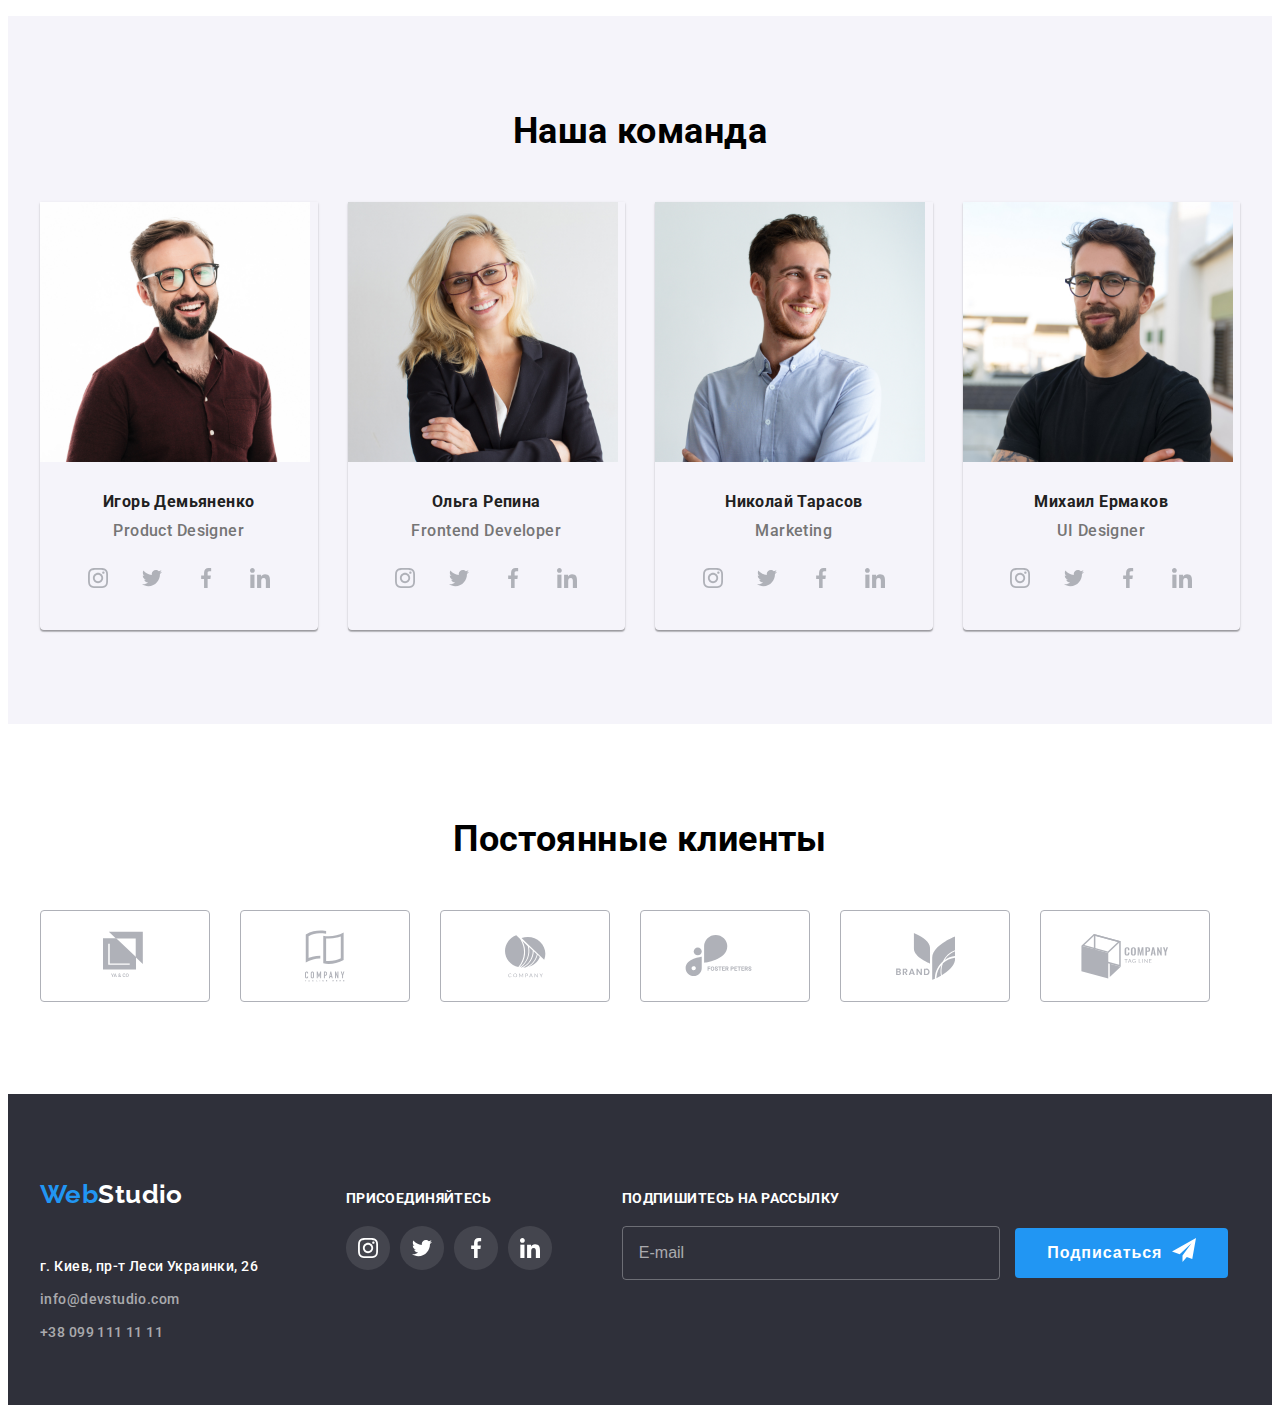
==== commit 899661a8: "added hw6 alfa" ====
--- a/index.html
+++ b/index.html
@@ -395,12 +395,14 @@
       <div class="footer-social-list">
         <h3 class="footer-social-title">Подпишитесь на рассылку</h3>
         <form action="" class="signup-form">
-          <input type="email" placeholder="E-mail" class="signup-email">
-          <button type="submit" class="modal-btn">
-            <p class="btn-title">Подписаться</p>
-            <svg class="btn-icon">
-              <use href="./images/sprite.svg#icon-send"></use>
-            </svg>
+          <input type="email" name="signup-email" placeholder="E-mail" class="signup-email">
+          <button type="submit" class="footer-modal-btn">
+            <span class="footer-btn-wrapper">
+              <p class="btn-title">Подписаться</p>
+              <svg class="btn-icon">
+                <use href="./images/sprite.svg#icon-send"></use>
+              </svg>
+            </span>
           </button>
         </form>
       </div>
@@ -414,37 +416,45 @@
           <use href="./images/sprite.svg#icon-Vector"></use>
         </svg>
       </button>
-      <form action="#" class="modal-form"></form>
-      <label for="" class="modal-form-field">
+      <form action="#" class="modal-form" autocomplete="off"></form>
+      <p class="form-title">Оставьте свои данные, мы вам перезвоним</p>
+      <label for="user" class="modal-form-field">
         Имя
         <span class="modal-form-input-wrapper">
-          <input type="text" name="user-name" class="modal-form-input" required minlength="2">
           <svg class="modal-form-icon">
             <use href="./images/sprite.svg#user"></use>
           </svg>
+          <input type="text" id="user" name="user-name" class="modal-form-input" required minlength="2">
+        </span>
+      </label>
+      <label for="tel" class="modal-form-field">
+        Телефон
+        <span class="modal-form-input-wrapper">
+          <svg class="modal-form-icon">
+            <use href="./images/sprite.svg#phone"></use>
+          </svg>
+          <input type="tel" id="tel" name="user-phone" class="modal-form-input" required
+            pattern="[0-9]{3}-[0-9]{3}-[0-9]{2}-[0-9]{2}" title="096-111-11-11">
+        </span>
+      </label>
+      <label for="email" class="modal-form-field">
+        Почта
+        <span class="modal-form-input-wrapper">
+          <svg class="modal-form-icon">
+            <use href="./images/sprite.svg#letter"></use>
+          </svg>
+          <input type="email" id="email" name="user-email" class="modal-form-input" required>
         </span>
       </label>
       <label for="" class="modal-form-field">
-        Телефон
-        <span class="modal-form-input-wrapper">
-          <input type="tel" name="user-phone" class="modal-form-input" required
-            pattern="[0-9]{3}-[0-9]{3}-[0-9]{2}-[0-9]{2}" title="096-111-11-11">
-          <svg class="modal-form-icon">
-            <use href="./images/sprite.svg#phone"></use>
-          </svg>
-        </span>
+        Комментарий
+        <textarea name="user-message" class="modal-form-message" placeholder="Введите текст"></textarea>
       </label>
-      <label for="" class="modal-form-field">
-        Е-маил
-        <input type="email" name="user-email" class="modal-form-input" required>
+      <input type="checkbox" id="user-term" name="user-term" class="modal-form-agreement visually-hidden">
+      <label for="user-term" class="modal-form-check-desc">Соглашаюсь с рассылкой и принимаю&nbsp;
+        <a href="" class="licence-agreement">Условия договора</a>
       </label>
-      <label for="" class="modal-form-field">
-        Сообщение
-        <textarea name="user-message" class="modal-form-message">
-            </label>
-            <input type="checkbox" name="user-term" class="modal-form-agreement">
-            <label for="" class="modal-form-check-desc">Соглашаюсь с рассылкой и принимаю <a href="" class="licence-agreement">Условия договора</a></label>
-      <button type="submit" class="modal-btn">Отправить</button>      
+      <button type="submit" class="modal-form-btn">Отправить</button>
     </div>
   </div>
   <script src="./js/modal.js"></script>
--- a/styles/styles.css
+++ b/styles/styles.css
@@ -555,7 +555,6 @@
   color: var(--accent-text-color);
   box-shadow: 0px 3px 1px rgba(0, 0, 0, 0.1), 0px 1px 2px rgba(0, 0, 0, 0.08),
     0px 2px 2px rgba(0, 0, 0, 0.12);
-  border-radius: 4px;
 }
 
 .examples-img-list {
@@ -694,20 +693,49 @@
   fill: var(--accent-text-color);
 }
 
-.signup-from {
-  display: flex;
-}
+/* .signup-from {
+  display: flex;
+  align-items: center;
+  justify-content: center;
+} */
 
 .signup-email {
-  display: block;
   margin-right: 12px;
+  padding-left: 16px;
   width: 358px;
   height: 50px;
   border: 1px solid rgba(255, 255, 255, 0.3);
   border-radius: 4px;
-  /* filter: drop-shadow(0px 4px 4px rgba(0, 0, 0, 0.15)) */
+  color: var(--accent-text-color);
   background-color: transparent;
 }
+
+.signup-email::placeholder {
+  font-size: 16px;
+  line-height: 1.25;
+  color: rgba(255, 255, 255, 0.6);
+}
+
+.footer-btn-wrapper {
+  display: flex;
+}
+
+.footer-modal-btn {
+  min-width: 200px;
+  margin: 0 auto;
+  padding: 10px 32px;
+  justify-content: center;
+  color: var(--accent-text-color);
+  background: var(--accent-color);
+  border-radius: 4px;
+  border: none;
+  cursor: pointer;
+  font-weight: 700;
+  font-size: 16px;
+  line-height: 1.88;
+  letter-spacing: 0.06em;
+}
+
 .btn-icon {
   width: 24px;
   height: 24px;
@@ -715,15 +743,6 @@
   margin-left: 10px;
 }
 
-.btn-title {
-  font-weight: 700;
-  font-size: 16px;
-  line-height: 1.875;
-  display: flex;
-  align-items: center;
-  text-align: center;
-  letter-spacing: 0.06em;
-}
 /* ================ END FOOTER ================*/
 
 .backdrop {
@@ -743,17 +762,35 @@
   position: absolute;
   top: 50%;
   left: 50%;
+  padding: 40px;
   transform: translate(-50%, -50%);
   width: 528px;
   height: 581px;
   background-color: #ffffff;
 }
 
+.form-title {
+  margin-bottom: 12px;
+  font-weight: 700;
+  font-size: 20px;
+  line-height: 1.15;
+  text-align: center;
+  color: var(--main-text-color);
+}
+
 .modal-form {
   position: relative;
   display: flex;
   flex-direction: column;
-  padding: 40px;
+}
+.modal-form-field {
+  position: relative;
+  margin-bottom: 10px;
+  font-size: 12px;
+  font-weight: 400;
+  line-height: 1.17;
+  letter-spacing: 0.01em;
+  color: var(--secondary-text-color);
 }
 
 .modal-form-input {
@@ -763,34 +800,120 @@
   box-sizing: border-box;
   border-radius: 4px;
   padding-left: 42px;
-  transition: border-color 250ms cubic-bezier(0.4, 0, 0.2, 1);
+  border: 1px solid rgba(33, 33, 33, 0.2);
+  transition: border-color 250ms cubic-bezier(0.4, 0, 0.2, 1),
+    fill 250ms cubic-bezier(0.4, 0, 0.2, 1);
 }
 
 .modal-form-input:focus {
   outline: none;
-  border: var(--accent-color);
+  border: 1px solid var(--accent-color);
+  border-radius: 4px;
 }
 
 .modal-form-input-wrapper {
   position: relative;
   display: block;
+  margin-bottom: 10px;
+  margin-top: 4px;
+}
+
+.modal-form-icon {
+  position: absolute;
+  top: 50%;
+  transform: translateY(-50%);
+  left: 12px;
+  width: 12px;
+  height: 12px;
+  fill: var(--logo-text-main);
 }
 
 .modal-form-input:focus + .modal-form-icon {
   fill: var(--accent-color);
-}
-
-.modal-form-icon {
-  position: absolute;
-  width: 18px;
-  height: 18px;
-  transition: fill 250ms cubic-bezier(0.4, 0, 0.2, 1);
 }
 
 .modal-form-message {
   width: 100%;
   height: 120px;
-}
+  padding: 12px 16px;
+  resize: none;
+  margin-top: 4px;
+  margin-bottom: 20px;
+  border: 1px solid rgba(33, 33, 33, 0.2);
+  border-radius: 4px;
+  transition: border-color 250ms cubic-bezier(0.4, 0, 0.2, 1);
+}
+
+.modal-form-message:focus {
+  outline: none;
+  border-color: var(--accent-color);
+}
+.modal-form-message::placeholder {
+  font-size: 14px;
+  line-height: 1.14;
+  letter-spacing: 0.01em;
+  color: rgba(117, 117, 117, 0.5);
+}
+
+.modal-form-check-desc::before {
+  display: inline-block;
+  content: "";
+  margin-right: 8px;
+  width: 16px;
+  height: 16px;
+  border: 2px solid #000000;
+  border-radius: 2px;
+  cursor: pointer;
+  outline: none;
+}
+
+.modal-form-check-desc {
+  display: flex;
+  justify-content: center;
+  align-items: center;
+  font-size: 14px;
+  line-height: 1.71;
+  color: var(--secondary-text-color);
+}
+
+.modal-form-agreement:checked + .modal-form-check-desc::before {
+  background-image: url("../images/checked.svg");
+  background-repeat: no-repeat;
+  background-color: var(--accent-color);
+  background-position: center;
+  border: 1px solid var(--accent-color);
+}
+
+.modal-form-agreement:focus + .modal-form-check-desc::before {
+  box-shadow: 0 0 0 1px var(--accent-color);
+}
+
+.modal-form-btn {
+  min-width: 200px;
+  margin: 0 auto;
+  padding: 10px 32px;
+  margin-top: 30px;
+  display: flex;
+  justify-content: center;
+  align-self: center;
+  letter-spacing: 0.06em;
+  color: var(--accent-text-color);
+  cursor: pointer;
+  background: var(--accent-color);
+  border-radius: 4px;
+  border: none;
+  font-weight: 700;
+  font-size: 16px;
+  line-height: 1.88;
+}
+
+.modal-form-btn:hover,
+.modal-form-btn:focus {
+  box-shadow: 0px 3px 1px rgba(0, 0, 0, 0.1), 0px 1px 2px rgba(0, 0, 0, 0.08),
+    0px 2px 2px rgba(0, 0, 0, 0.12);
+  cursor: pointer;
+}
+
 .modal-close-btn {
   position: absolute;
   top: 8px;
@@ -808,6 +931,11 @@
   height: 11px;
 }
 
+.modal-close-btn:focus,
+.modal-close-btn:hover {
+  fill: var(--accent-color);
+}
+
 .is-hidden {
   opacity: 0;
   visibility: hidden;
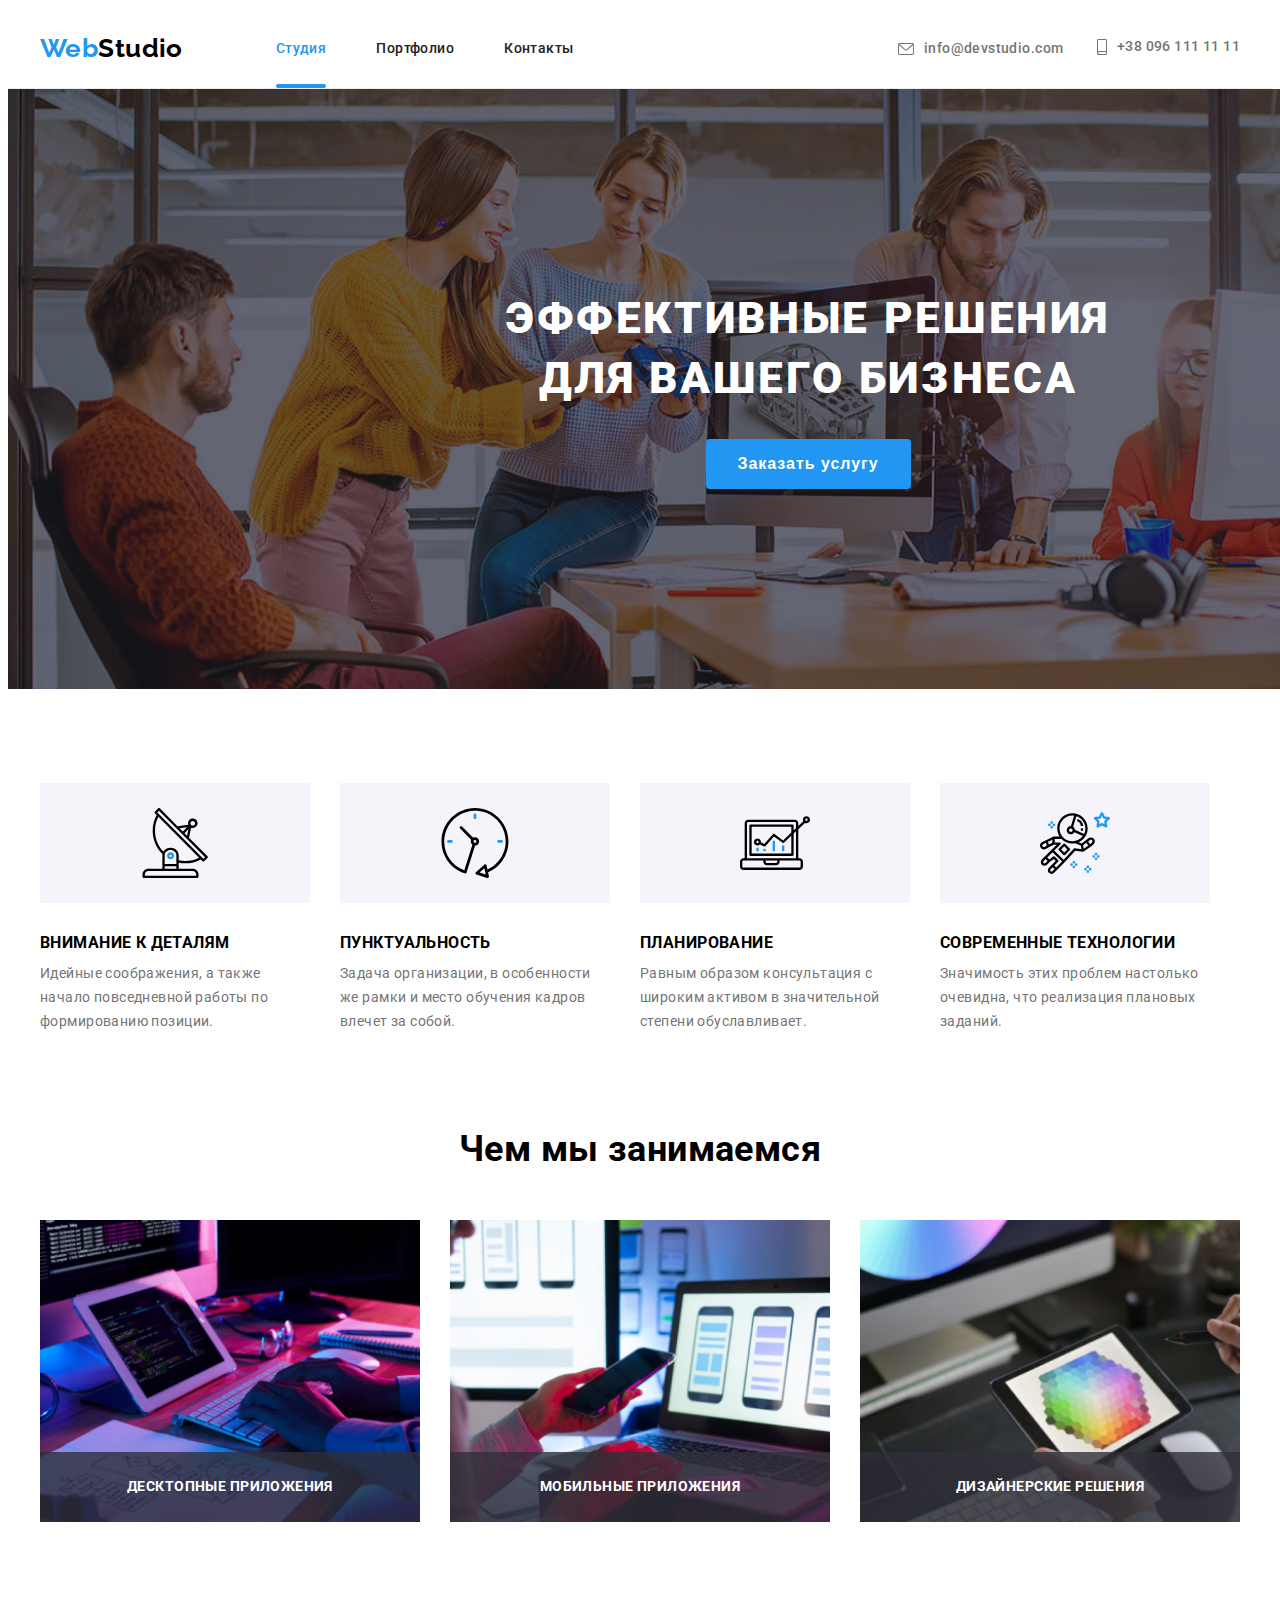
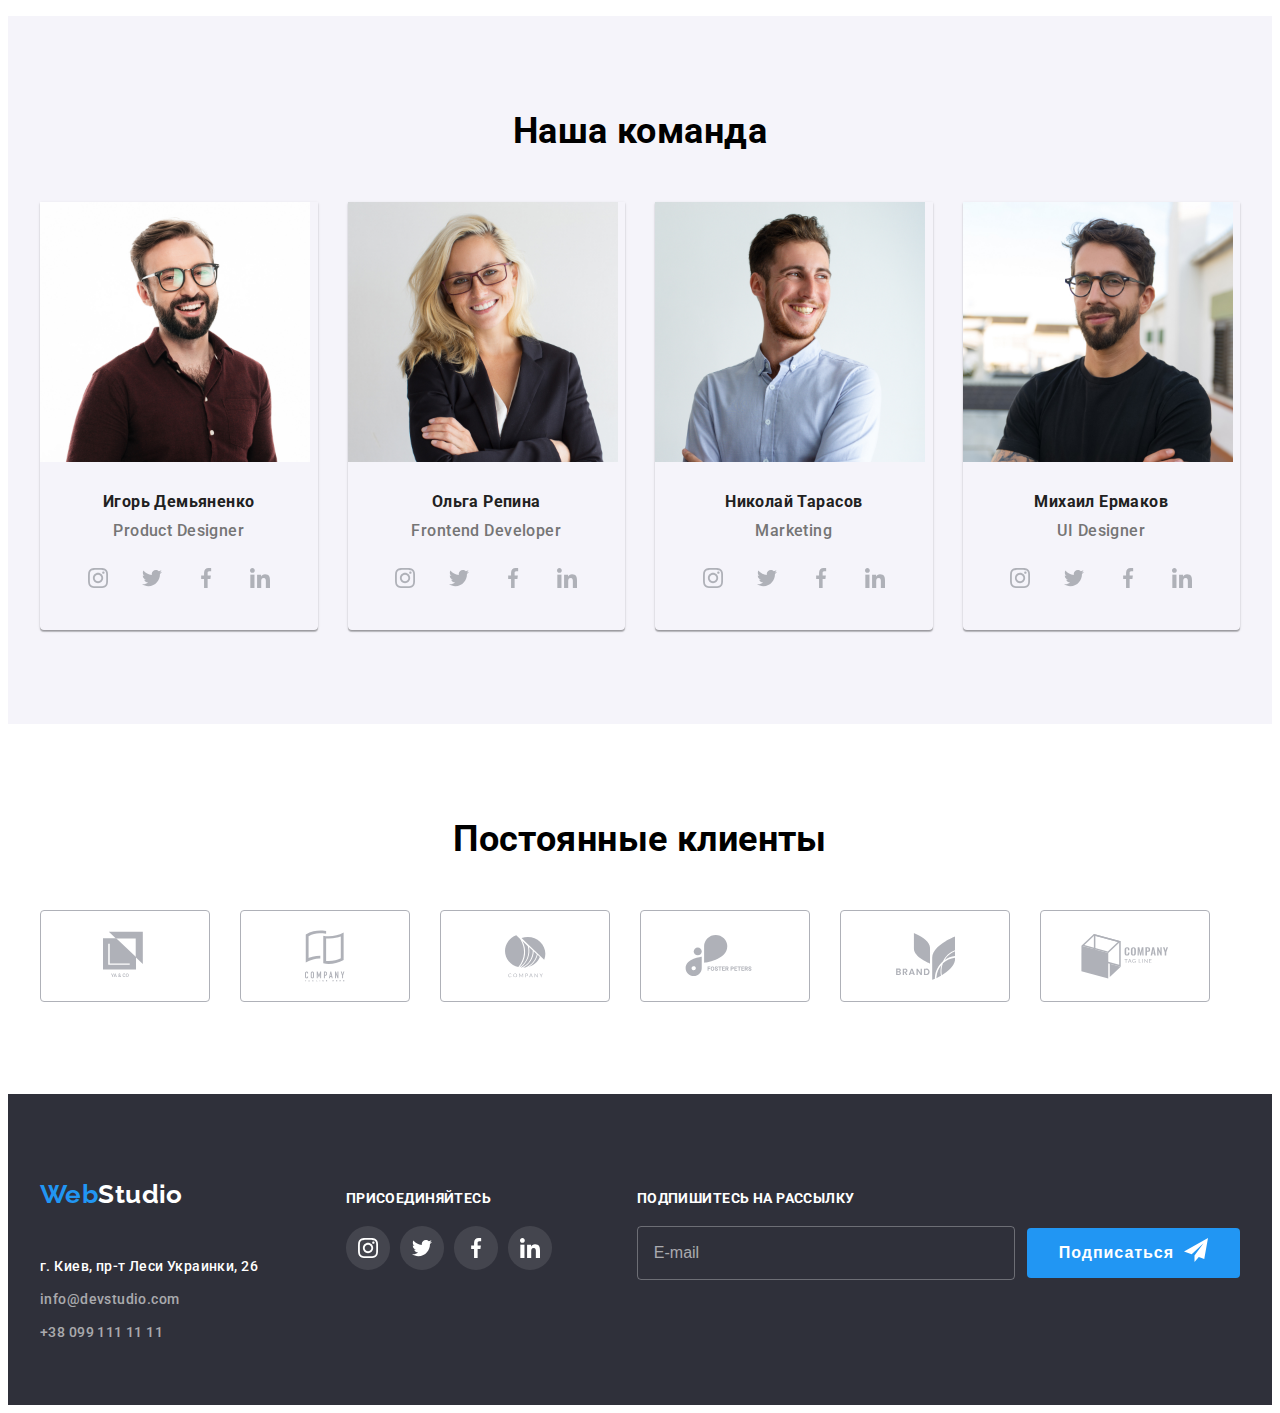
==== commit 38425c8d: "fixed hw6" ====
--- a/index.html
+++ b/index.html
@@ -360,7 +360,7 @@
         </ul>
       </div>
       <div class="footer-social-list">
-        <h3 class="footer-social-title">присоединяйтесь</h3>
+        <b class="footer-social-title">присоединяйтесь</b>
         <ul class="social-list list">
           <li class="social-list-item">
             <a href="" class="social-list-link link">
@@ -392,8 +392,8 @@
           </li>
         </ul>
       </div>
-      <div class="footer-social-list">
-        <h3 class="footer-social-title">Подпишитесь на рассылку</h3>
+      <div class="footer-form">
+        <b class="footer-social-title">Подпишитесь на рассылку</b>
         <form action="" class="signup-form">
           <input type="email" name="signup-email" placeholder="E-mail" class="signup-email">
           <button type="submit" class="footer-modal-btn">
@@ -416,45 +416,46 @@
           <use href="./images/sprite.svg#icon-Vector"></use>
         </svg>
       </button>
-      <form action="#" class="modal-form" autocomplete="off"></form>
-      <p class="form-title">Оставьте свои данные, мы вам перезвоним</p>
-      <label for="user" class="modal-form-field">
-        Имя
-        <span class="modal-form-input-wrapper">
-          <svg class="modal-form-icon">
-            <use href="./images/sprite.svg#user"></use>
-          </svg>
-          <input type="text" id="user" name="user-name" class="modal-form-input" required minlength="2">
-        </span>
-      </label>
-      <label for="tel" class="modal-form-field">
-        Телефон
-        <span class="modal-form-input-wrapper">
-          <svg class="modal-form-icon">
-            <use href="./images/sprite.svg#phone"></use>
-          </svg>
-          <input type="tel" id="tel" name="user-phone" class="modal-form-input" required
-            pattern="[0-9]{3}-[0-9]{3}-[0-9]{2}-[0-9]{2}" title="096-111-11-11">
-        </span>
-      </label>
-      <label for="email" class="modal-form-field">
-        Почта
-        <span class="modal-form-input-wrapper">
-          <svg class="modal-form-icon">
-            <use href="./images/sprite.svg#letter"></use>
-          </svg>
-          <input type="email" id="email" name="user-email" class="modal-form-input" required>
-        </span>
-      </label>
-      <label for="" class="modal-form-field">
-        Комментарий
-        <textarea name="user-message" class="modal-form-message" placeholder="Введите текст"></textarea>
-      </label>
-      <input type="checkbox" id="user-term" name="user-term" class="modal-form-agreement visually-hidden">
-      <label for="user-term" class="modal-form-check-desc">Соглашаюсь с рассылкой и принимаю&nbsp;
-        <a href="" class="licence-agreement">Условия договора</a>
-      </label>
-      <button type="submit" class="modal-form-btn">Отправить</button>
+      <form action="#" class="modal-form" autocomplete="off">
+        <b class="form-title">Оставьте свои данные, мы вам перезвоним</b>
+        <label for="user" class="modal-form-field">
+          Имя
+          <span class="modal-form-input-wrapper">
+            <input type="text" id="user" name="user-name" class="modal-form-input" required minlength="2">
+            <svg class="modal-form-icon">
+              <use href="./images/sprite.svg#user"></use>
+            </svg>
+          </span>
+        </label>
+        <label for="tel" class="modal-form-field">
+          Телефон
+          <span class="modal-form-input-wrapper">
+            <input type="tel" id="tel" name="user-phone" class="modal-form-input" required
+              pattern="[0-9]{3}-[0-9]{3}-[0-9]{2}-[0-9]{2}" title="096-111-11-11">
+            <svg class="modal-form-icon">
+              <use href="./images/sprite.svg#phone"></use>
+            </svg>
+          </span>
+        </label>
+        <label for="email" class="modal-form-field">
+          Почта
+          <span class="modal-form-input-wrapper">
+            <input type="email" id="email" name="user-email" class="modal-form-input" required>
+            <svg class="modal-form-icon">
+              <use href="./images/sprite.svg#letter"></use>
+            </svg>
+          </span>
+        </label>
+        <label for="" class="modal-form-field comment">
+          Комментарий
+          <textarea name="user-message" class="modal-form-message" placeholder="Введите текст"></textarea>
+        </label>
+        <input type="checkbox" id="user-term" name="user-term" class="modal-form-agreement visually-hidden">
+        <label for="user-term" class="modal-form-check-desc">Соглашаюсь с рассылкой и принимаю&nbsp;
+          <a href="" class="licence-agreement">Условия договора</a>
+        </label>
+        <button type="submit" class="modal-form-btn">Отправить</button>
+      </form>
     </div>
   </div>
   <script src="./js/modal.js"></script>
--- a/styles/styles.css
+++ b/styles/styles.css
@@ -682,6 +682,10 @@
   margin-left: 70px;
 }
 
+.footer-form {
+  margin-left: auto;
+}
+
 .footer .social-list-link {
   background-image: linear-gradient(
     rgba(255, 255, 255, 0.1),
@@ -693,13 +697,14 @@
   fill: var(--accent-text-color);
 }
 
-/* .signup-from {
+.signup-form {
   display: flex;
   align-items: center;
   justify-content: center;
-} */
+}
 
 .signup-email {
+  display: inline-block;
   margin-right: 12px;
   padding-left: 16px;
   width: 358px;
@@ -708,6 +713,12 @@
   border-radius: 4px;
   color: var(--accent-text-color);
   background-color: transparent;
+  outline: none;
+  transition: border-color 250ms cubic-bezier(0.4, 0, 0.2, 1);
+}
+
+.signup-email:focus {
+  border-color: var(--accent-color);
 }
 
 .signup-email::placeholder {
@@ -770,6 +781,7 @@
 }
 
 .form-title {
+  display: block;
   margin-bottom: 12px;
   font-weight: 700;
   font-size: 20px;
@@ -783,9 +795,9 @@
   display: flex;
   flex-direction: column;
 }
+
 .modal-form-field {
   position: relative;
-  margin-bottom: 10px;
   font-size: 12px;
   font-weight: 400;
   line-height: 1.17;
@@ -871,6 +883,7 @@
   display: flex;
   justify-content: center;
   align-items: center;
+  margin-bottom: 30px;
   font-size: 14px;
   line-height: 1.71;
   color: var(--secondary-text-color);
@@ -890,21 +903,20 @@
 
 .modal-form-btn {
   min-width: 200px;
-  margin: 0 auto;
   padding: 10px 32px;
-  margin-top: 30px;
-  display: flex;
-  justify-content: center;
   align-self: center;
-  letter-spacing: 0.06em;
-  color: var(--accent-text-color);
-  cursor: pointer;
+  margin-bottom: 40px;
+
+  color: var(--accent-text-color);
   background: var(--accent-color);
   border-radius: 4px;
   border: none;
+  cursor: pointer;
+
   font-weight: 700;
   font-size: 16px;
   line-height: 1.88;
+  letter-spacing: 0.06em;
 }
 
 .modal-form-btn:hover,
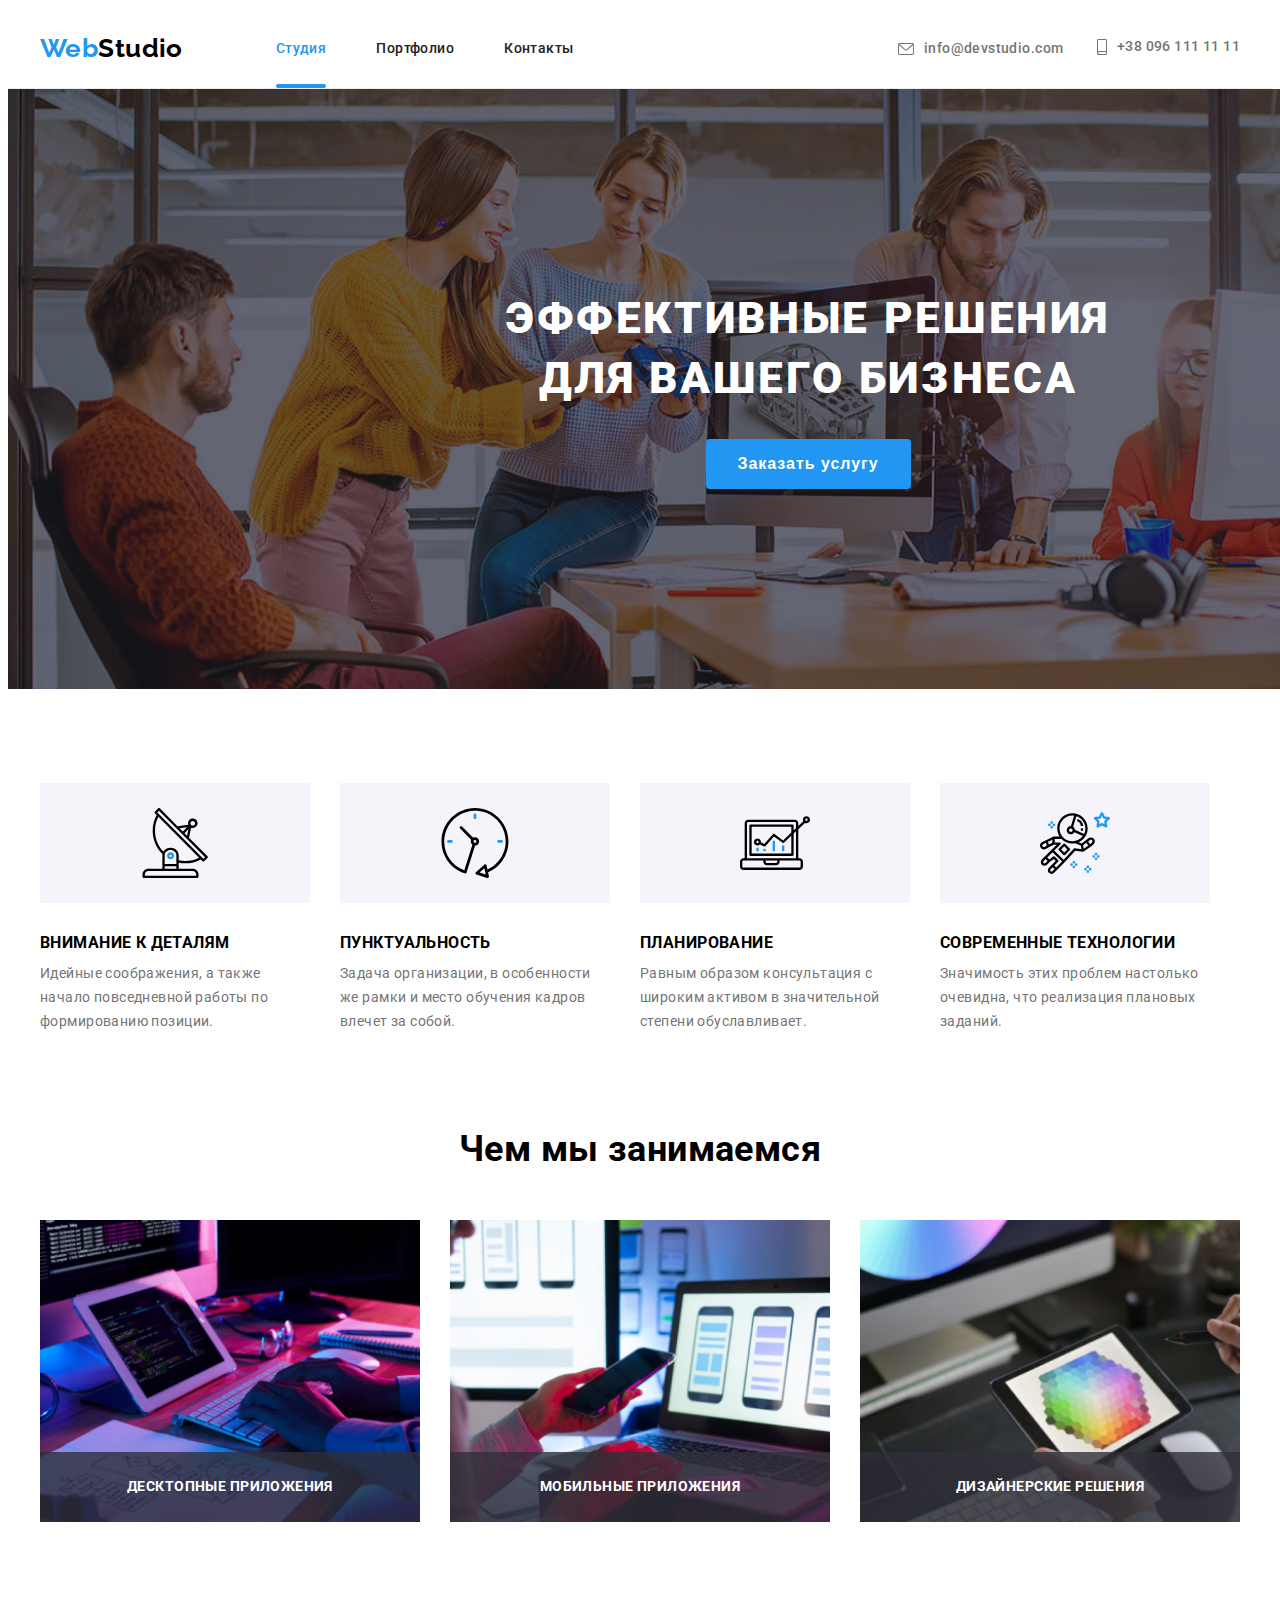
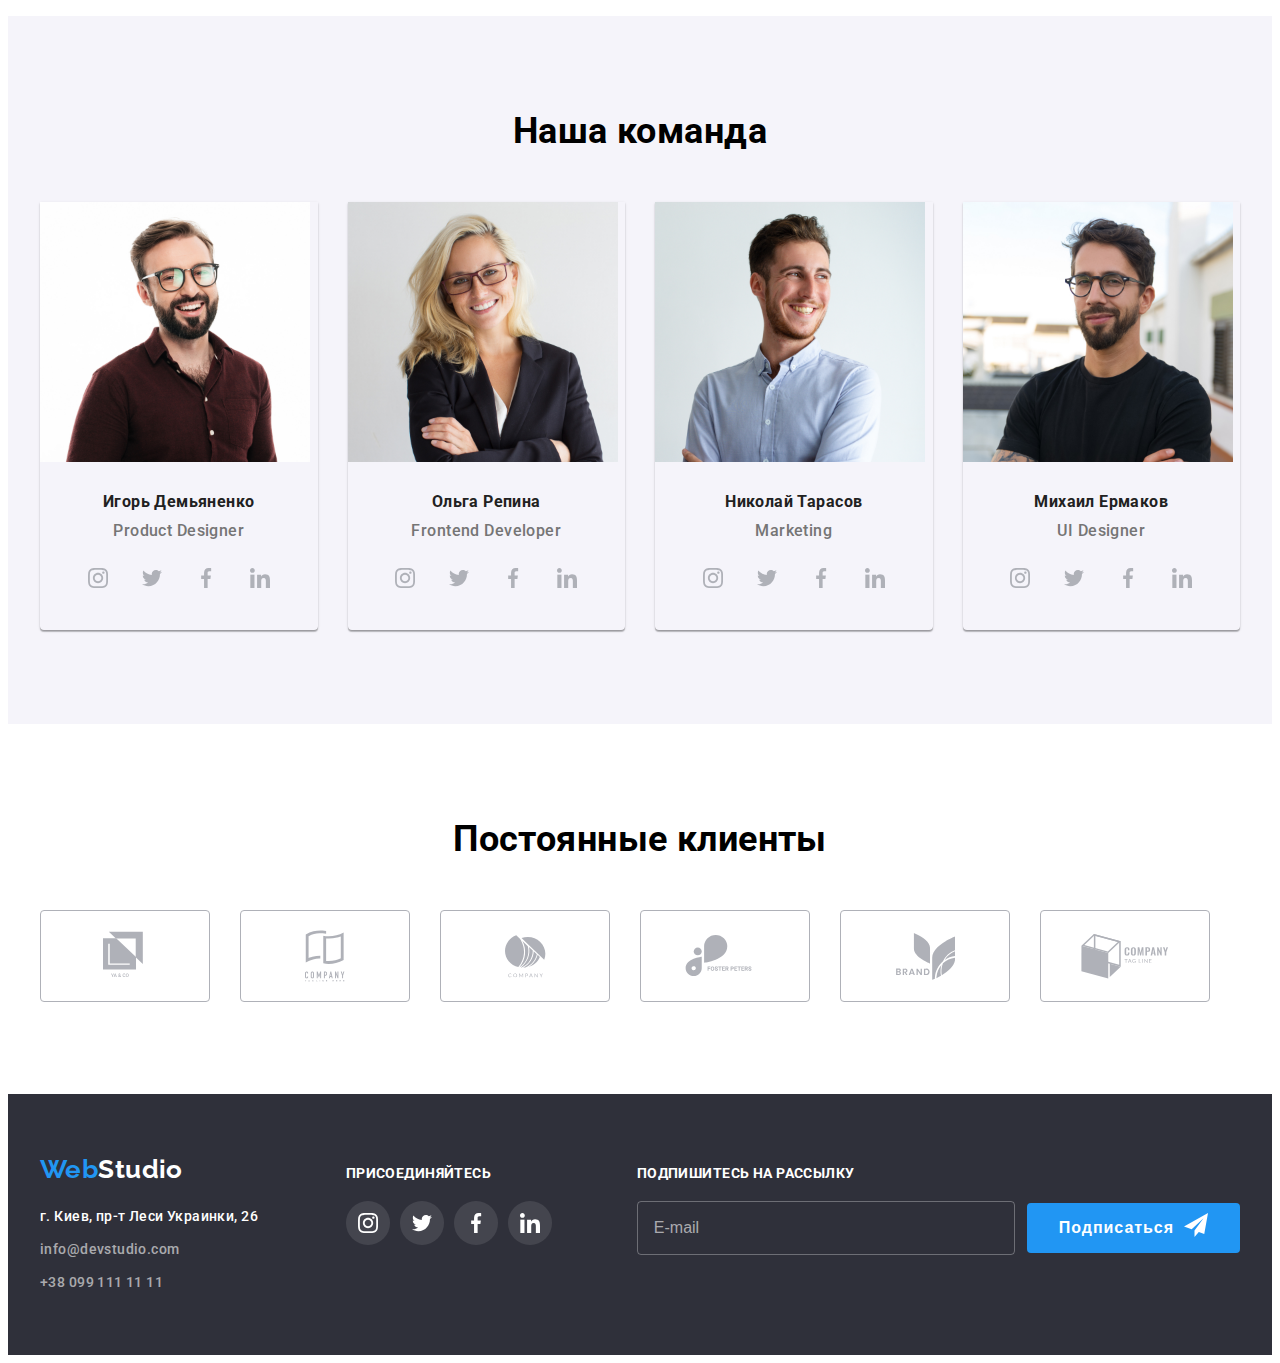
==== commit 3ea81604: "added hw6 beta" ====
--- a/index.html
+++ b/index.html
@@ -32,7 +32,7 @@
             <a class="nav-link link" href="./portfolio.html">Портфолио</a>
           </li>
           <li class="nav-item">
-            <a class="nav-link link" href="./index.html">Контакты</a>
+            <a class="nav-link link" href="#footer">Контакты</a>
           </li>
         </ul>
       </nav>
@@ -352,7 +352,7 @@
         <p class="address">г. Киев, пр-т Леси Украинки, 26</p>
         <ul class="address-list list">
           <li class="address-list-item">
-            <a class="address-link link" href="mailto:info@devstudio.com">info@devstudio.com</a>
+            <a class="address-link link" id="footer" href="mailto:info@devstudio.com">info@devstudio.com</a>
           </li>
           <li class="address-list-item">
             <a class="address-link link" href="tel:+380991111111">+38 099 111 11 11</a>
@@ -394,11 +394,11 @@
       </div>
       <div class="footer-form">
         <b class="footer-social-title">Подпишитесь на рассылку</b>
-        <form action="" class="signup-form">
+        <form action="#" class="signup-form">
           <input type="email" name="signup-email" placeholder="E-mail" class="signup-email">
           <button type="submit" class="footer-modal-btn">
             <span class="footer-btn-wrapper">
-              <p class="btn-title">Подписаться</p>
+              <span class="btn-title">Подписаться</span>
               <svg class="btn-icon">
                 <use href="./images/sprite.svg#icon-send"></use>
               </svg>
@@ -446,9 +446,10 @@
             </svg>
           </span>
         </label>
-        <label for="" class="modal-form-field comment">
+        <label for="user-message" class="modal-form-field comment">
           Комментарий
-          <textarea name="user-message" class="modal-form-message" placeholder="Введите текст"></textarea>
+          <textarea name="user-message" id="user-message" class="modal-form-message"
+            placeholder="Введите текст"></textarea>
         </label>
         <input type="checkbox" id="user-term" name="user-term" class="modal-form-agreement visually-hidden">
         <label for="user-term" class="modal-form-check-desc">Соглашаюсь с рассылкой и принимаю&nbsp;
--- a/styles/styles.css
+++ b/styles/styles.css
@@ -214,8 +214,6 @@
 
 .logo {
   display: inline-block;
-  padding-bottom: 25px;
-  padding-top: 25px;
   font-family: var(--secondary-font);
   font-weight: 700;
   font-size: 26px;
@@ -799,6 +797,7 @@
 .modal-form-field {
   position: relative;
   font-size: 12px;
+  margin-bottom: 10px;
   font-weight: 400;
   line-height: 1.17;
   letter-spacing: 0.01em;
@@ -826,7 +825,6 @@
 .modal-form-input-wrapper {
   position: relative;
   display: block;
-  margin-bottom: 10px;
   margin-top: 4px;
 }
 
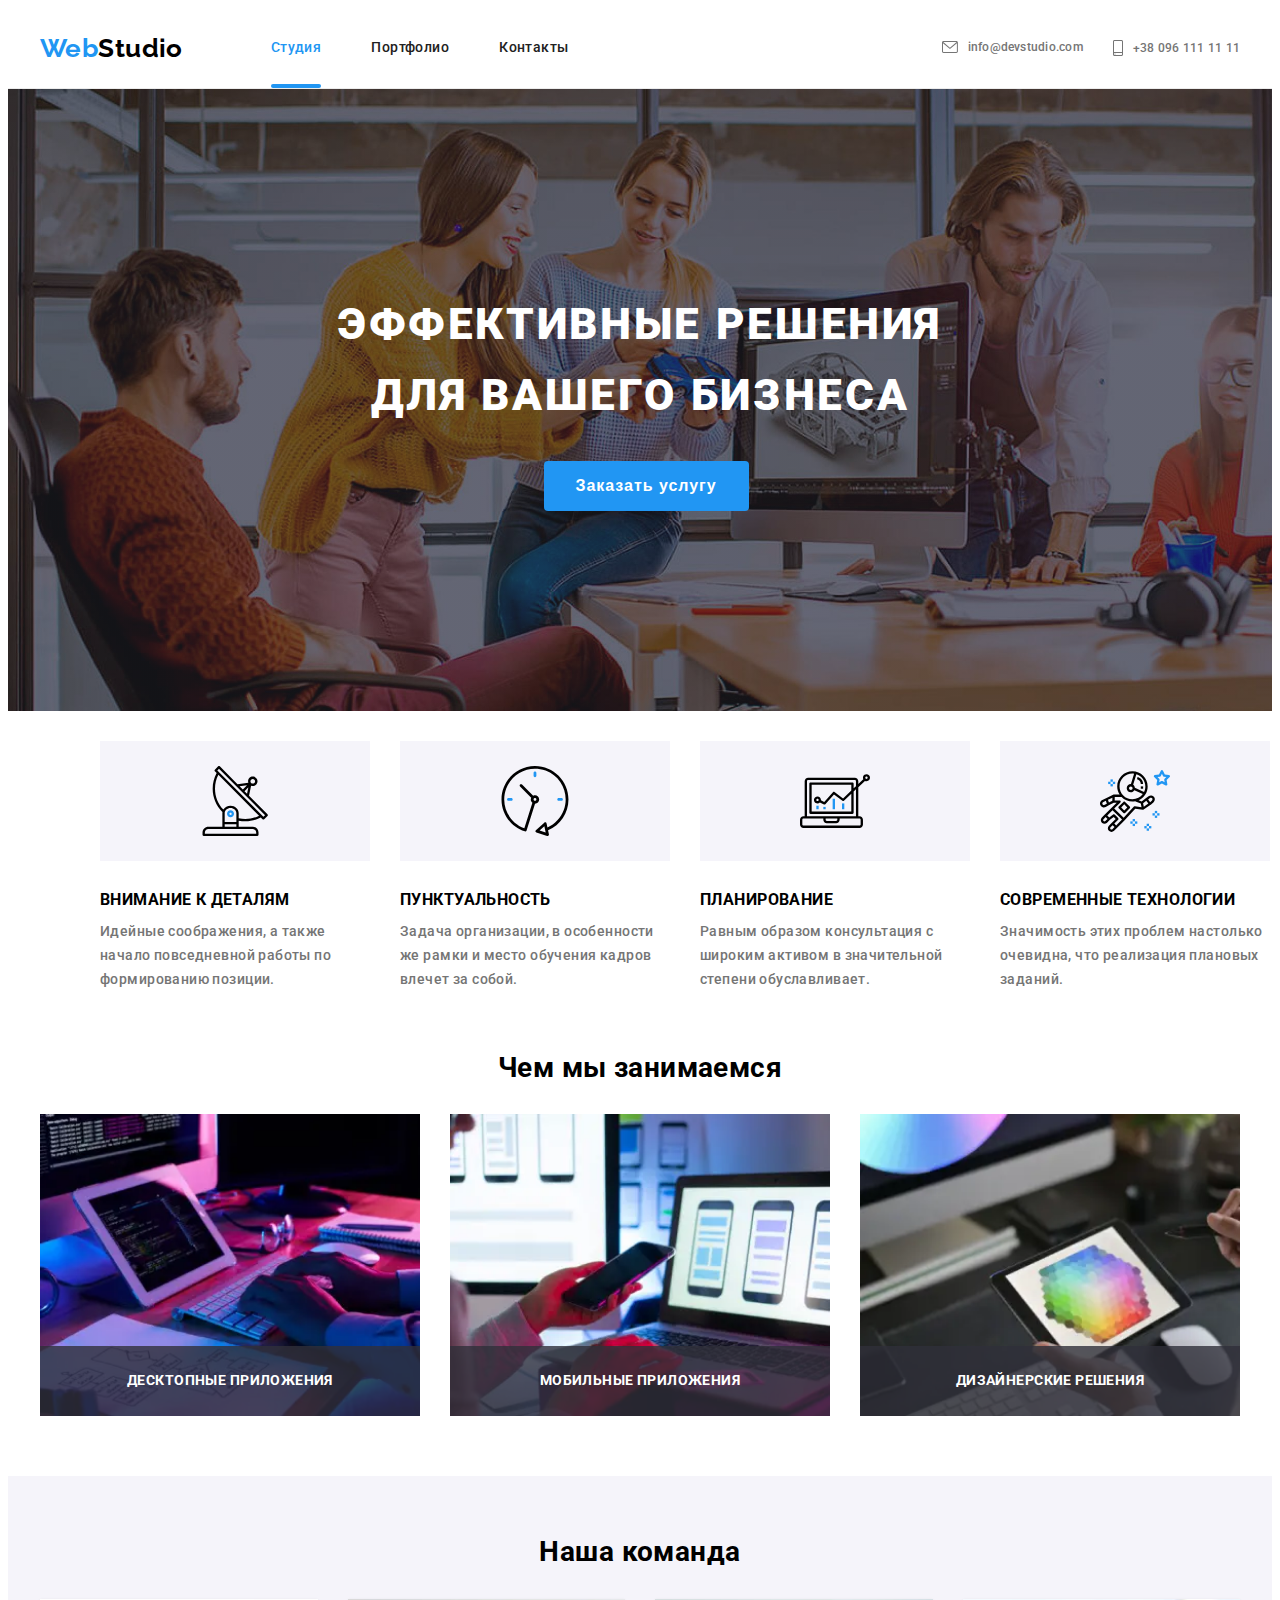
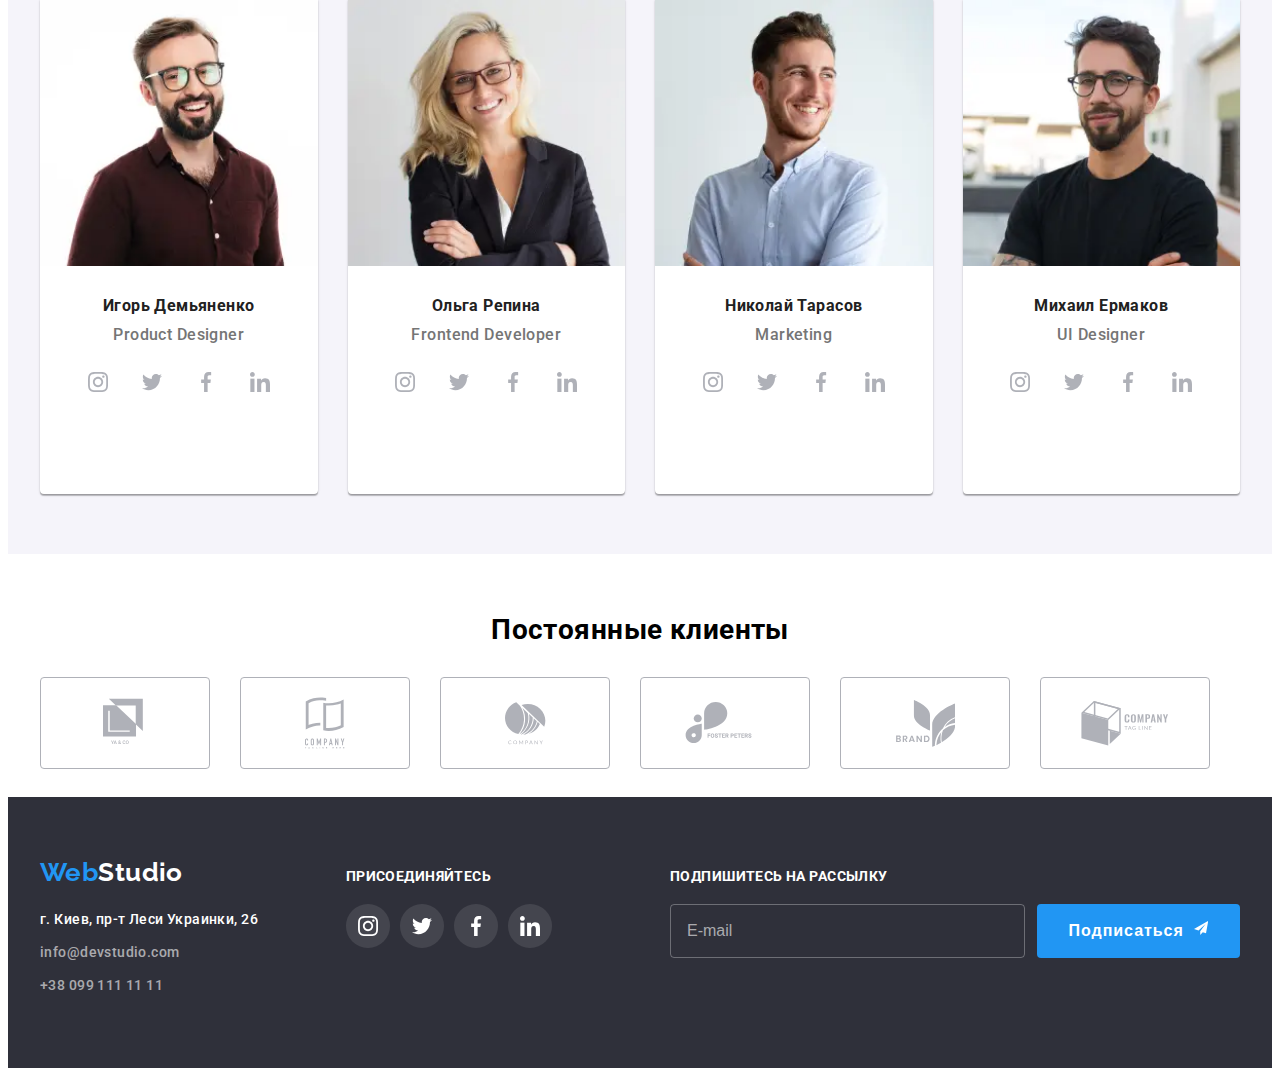
==== commit 03e65f32: "added hw 8 alfa" ====
--- a/index.html
+++ b/index.html
@@ -13,7 +13,7 @@
   <link rel="preconnect" href="https://fonts.gstatic.com">
   <link href="https://fonts.googleapis.com/css2?family=Raleway:wght@700&family=Roboto:wght@400;500;700;900&display=swap"
     rel="stylesheet">
-  <link rel="stylesheet" href="./styles/styles.css">
+  <link rel="stylesheet" href="./css/main.min.css">
 
 </head>
 
@@ -22,36 +22,81 @@
   <header class="header">
     <div class="container">
       <nav class="menu">
-        <a class="logo link" href="./index.html" lang="en">Web<span class="logo-studio-header"
+        <a class="logo link" href="./index.html" lang="en">Web<span class="logo_theme_header"
             lang="en">Studio</span></a>
         <ul class="nav-list list">
-          <li class="nav-item">
-            <a class="nav-link current link" href="./index.html">Студия</a>
-          </li>
-          <li class="nav-item">
-            <a class="nav-link link" href="./portfolio.html">Портфолио</a>
-          </li>
-          <li class="nav-item">
-            <a class="nav-link link" href="#footer">Контакты</a>
+          <li class="nav-list__item">
+            <a class="nav-list__link current link" href="./index.html">Студия</a>
+          </li>
+          <li class="nav-list__item">
+            <a class="nav-list__link link" href="./portfolio.html">Портфолио</a>
+          </li>
+          <li class="nav-list__item">
+            <a class="nav-list__link link" href="#footer">Контакты</a>
           </li>
         </ul>
       </nav>
       <ul class="header-contacts list">
-        <li class="header-contacts-mail">
-          <a class="header-contact-link link" href="mailto:info@devstudio.com" lang="en">
-            <svg class="header-envelope">
+        <li class="header-contacts__mail">
+          <a class="header-contacts__link link" href="mailto:info@devstudio.com" lang="en">
+            <svg class="header-contacts__icon-envelope">
               <use href="./images/sprite.svg#icon-envelope"></use>
             </svg>
             <p>info@devstudio.com</p>
           </a>
         </li>
-        <li class="header-contacts-tel">
-          <a class="header-contact-link link" href="tel:+380961111111">
-            <svg class="header-tel">
+        <li class="header-contacts__tel">
+          <a class="header-contacts__link link" href="tel:+380961111111">
+            <svg class="header-contacts__icon-phone">
               <use href="./images/sprite.svg#icon-smartphone"></use>
             </svg>
             <p>+38 096 111 11 11</p>
           </a>
+        </li>
+      </ul>
+    <button type="button" class="burger-btn" data-menu-button>
+      <svg class="burger-icon">
+        <use href="./images/sprite.svg#icon-burger"></use>
+      </svg>
+    </button>
+    </div>
+    <div class="mobile-menu" data-menu>
+      <button type="button" class="mobile-menu-close-btn" data-menu-close>
+        <svg class="mobile-close-icon">
+          <use href="./images/sprite.svg#icon-menu-close"></use>
+        </svg>
+      </button>
+      <ul class="mobile-menu__list list">
+        <li class="mobile-menu__item">
+          <a href="./index.html" class="mobile-menu__link link">Студия</a>
+        </li>
+        <li class="mobile-menu__item">
+          <a href="./portfolio.html" class="mobile-menu__link link">Портфолио</a>
+        </li>
+        <li class="mobile-menu__item">
+          <a href="#footer" class="mobile-menu__link link">Контакты</a>
+        </li>
+      </ul>
+      <ul class="mobile-contacts-list list">
+        <li class="mobile-contacts-list__item">
+          <a class="mobile-contacts-list__tel link" href="tel:+380961111111">+38 096 111 11 11</a>
+        </li>
+        <li class="mobile-contacts-list__item">
+          <a class="mobile-contacts-list__mail link" href="mailto:info@devstudio.com" lang="en">info@devstudio.com</a>
+        </li>
+      </ul>
+      <ul class="mobile-social-list list">
+        <li class="mobile-social-list__item">
+          <a href="" class="mobile-social-list__link link">Instagram</a>
+        </li>
+        <li class="mobile-social-list__item">
+          <a href="" class="mobile-social-list__link link">Twitter</a>
+        </li>
+        <li class="mobile-social-list__item">
+          <a href="" class="mobile-social-list__link link">Facebook</a>
+        </li>
+        <li class="mobile-social-list__item">
+          <a href="" class="mobile-social-list__link link">LinkedIn</a>
         </li>
       </ul>
     </div>
@@ -69,43 +114,41 @@
       <h2 class="visually-hidden">Особенности</h2>
       <div class="container">
         <ul class="specs-list list">
-          <li class="specs-list-item">
-            <div class="logo-wrapper">
-              <svg class="specialties-logo">
+          <li class="specs-list__item">
+            <div class="specs-list__logo-wrapper">
+              <svg class="specs-list__logo">
                 <use href="./images/sprite.svg#icon-antena"></use>
               </svg>
             </div>
-            <h3 class="specs-subtitle">Внимание к деталям</h3>
-            <p class="specs-text">Идейные соображения, а также начало повседневной работы по формированию позиции.</p>
-          </li>
-          <li class="specs-list-item">
-            <div class="logo-wrapper">
-              <svg class="specialties-logo">
+            <h3 class="specs-list__subtitle">Внимание к деталям</h3>
+            <p class="specs-list__about">Идейные соображения, а также начало повседневной работы по формированию позиции.</p>
+          </li>
+          <li class="specs-list__item">
+            <div class="specs-list__logo-wrapper">
+              <svg class="specs-list__logo">
                 <use href="./images/sprite.svg#icon-clock"></use>
               </svg>
             </div>
-            <h3 class="specs-subtitle">Пунктуальность</h3>
-            <p class="specs-text">Задача организации, в особенности же рамки и место обучения кадров влечет за собой.
-            </p>
-          </li>
-          <li class="specs-list-item">
-            <div class="logo-wrapper">
-              <svg class="specialties-logo">
+            <h3 class="specs-list__subtitle">Пунктуальность</h3>
+            <p class="specs-list__about">Задача организации, в особенности же рамки и место обучения кадров влечет за собой.</p>
+          </li>
+          <li class="specs-list__item">
+            <div class="specs-list__logo-wrapper">
+              <svg class="specs-list__logo">
                 <use href="./images/sprite.svg#icon-diagram"></use>
               </svg>
             </div>
-            <h3 class="specs-subtitle">Планирование</h3>
-            <p class="specs-text">Равным образом консультация с широким активом в значительной степени обуславливает.
-            </p>
-          </li>
-          <li class="specs-list-item">
-            <div class="logo-wrapper">
-              <svg class="specialties-logo">
+            <h3 class="specs-list__subtitle">Планирование</h3>
+            <p class="specs-list__about">Равным образом консультация с широким активом в значительной степени обуславливает.</p>
+          </li>
+          <li class="specs-list__item">
+            <div class="specs-list__logo-wrapper">
+              <svg class="specs-list__logo">
                 <use href="./images/sprite.svg#icon-astronaut"></use>
               </svg>
             </div>
-            <h3 class="specs-subtitle">Современные технологии</h3>
-            <p class="specs-text">Значимость этих проблем настолько очевидна, что реализация плановых заданий.</p>
+            <h3 class="specs-list__subtitle">Современные технологии</h3>
+            <p class="specs-list__about">Значимость этих проблем настолько очевидна, что реализация плановых заданий.</p>
           </li>
         </ul>
       </div>
@@ -115,22 +158,40 @@
       <div class="container">
         <h2 class="section-title">Чем мы занимаемся</h2>
         <ul class="skills-list list">
-          <li class="skills-list-item">
-            <img class="img" src="./images/what_we_do/what_we_do_1.jpg" alt="software developer working" lang="en">
-            <div class="skill-title-wrapper">
-              <p class="skill-title">Десктопные приложения</p>
-            </div>
-          </li>
-          <li class="skills-list-item">
-            <img class="img" src="./images/what_we_do/what_we_do_2.jpg" alt="women with a phone" lang="en">
-            <div class="skill-title-wrapper">
-              <p class="skill-title">Мобильные приложения</p>
-            </div>
-          </li>
-          <li class="skills-list-item">
-            <img class="img" src="./images/what_we_do/what_we_do_3.jpg" alt="women working on a tablet" lang="en">
-            <div class="skill-title-wrapper">
-              <p class="skill-title">Дизайнерские решения</p>
+          <li class="skills-list__item">
+            <picture>
+              <source srcset="./images/desktop/studio/our-job-1.webp 1x, ./images/desktop/studio/our-job-1@2x.webp 2x"
+                media="(min-width: 1200px)" type="image/webp">
+              <source srcset="./images/desktop/studio/our-job-1.jpg 1x, ./images/desktop/studio/our-job-1@2x.jpg 2x" 
+                media="(min-width: 1200px)">
+              <img class="skills-list__img" src="./images/desktop/studio/our-job-1.jpg" alt="software developer working" lang="en">
+            </picture>
+            <div class="skills-list__title-wrapper">
+              <p class="skills-list__title">Десктопные приложения</p>
+            </div>
+          </li>
+          <li class="skills-list__item">
+            <picture>
+              <source srcset="./images/desktop/studio/our-job-2.webp 1x, ./images/desktop/studio/our-job-2@2x.webp 2x"
+                media="(min-width: 1200px)" type="image/webp">
+              <source srcset="./images/desktop/studio/our-job-2.jpg 1x, ./images/desktop/studio/our-job-2@2x.jpg 2x"
+                media="(min-width: 1200px)">
+              <img class="skills-list__img" src="./images/desktop/studio/our-job-2.jpg" alt="women with a phone" lang="en">
+            </picture>            
+            <div class="skills-list__title-wrapper">
+              <p class="skills-list__title">Мобильные приложения</p>
+            </div>
+          </li>
+          <li class="skills-list__item">
+            <picture>
+              <source srcset="./images/desktop/studio/our-job-3.webp 1x, ./images/desktop/studio/our-job-3@2x.webp 2x"
+                media="(min-width: 1200px)" type="image/webp">
+              <source srcset="./images/desktop/studio/our-job-3.jpg 1x, ./images/desktop/studio/our-job-3@2x.jpg 2x"
+                media="(min-width: 1200px)">
+              <img class="skills-list__img" src="./images/desktop/studio/our-job-3.jpg" alt="women working on a tablet" lang="en">
+            </picture>            
+            <div class="skills-list__title-wrapper">
+              <p class="skills-list__title">Дизайнерские решения</p>
             </div>
           </li>
         </ul>
@@ -141,36 +202,50 @@
       <div class="container">
         <h2 class="section-title">Наша команда</h2>
         <ul class="team-list list">
-          <li class="team-list-item">
-            <img class="team-img" src="./images/our_masters/master_1.jpg" alt="friendly men in glasses" lang="en">
-            <div class="team-name-container">
-              <h3 class="team-name">Игорь Демьяненко</h3>
-              <p class="team-occupation" lang="en">Product Designer</p>
+          <li class="team-list__item">
+            <picture>
+              <source srcset="./images/desktop/studio/teammate-1.webp 1x, ./images/desktop/studio/teammate-1@2x.webp 2x"
+                media="(min-width: 1200px)" type="image/webp">
+              <source srcset="./images/desktop/studio/teammate-1.jpg 1x, ./images/desktop/studio/teammate-1@2x.jpg 2x"
+                media="(min-width: 1200px)">
+              <source srcset="./images/desktop/studio/teammate-1.webp 1x, ./images/desktop/studio/teammate-1@2x.webp 2x"
+                media="(min-width: 768px)" type="image/webp">
+              <source srcset="./images/desktop/studio/teammate-1.jpg 1x, ./images/desktop/studio/teammate-1@2x.jpg 2x"
+                media="(min-width: 768px)">
+              <source srcset="./images/desktop/studio/teammate-1.webp 1x, ./images/desktop/studio/teammate-1@2x.webp 2x"
+                media="(max-width: 767px)" type="image/webp">
+              <source srcset="./images/desktop/studio/teammate-1.jpg 1x, ./images/desktop/studio/teammate-1@2x.jpg 2x"
+                media="(max-width: 767px)">
+              <img class="team-list__img" src="./images/desktop/studio/teammate-1.jpg" alt="friendly men in glasses" lang="en">
+            </picture>            
+            <div class="team-list__name-wrapper">
+              <h3 class="team-list__name">Игорь Демьяненко</h3>
+              <p class="team-list__occupation" lang="en">Product Designer</p>
               <ul class="social-list list">
-                <li class="social-list-item">
-                  <a href="" class="social-list-link link">
-                    <svg class="social-list-icon">
+                <li class="social-list__item">
+                  <a href="" class="social-list__link link">
+                    <svg class="social-list__icon">
                       <use href="./images/sprite.svg#icon-instagram"></use>
                     </svg>
                   </a>
                 </li>
-                <li class="social-list-item">
-                  <a href="" class="social-list-link link">
-                    <svg class="social-list-icon">
+                <li class="social-list__item">
+                  <a href="" class="social-list__link link">
+                    <svg class="social-list__icon">
                       <use href="./images/sprite.svg#icon-twitter"></use>
                     </svg>
                   </a>
                 </li>
-                <li class="social-list-item">
-                  <a href="" class="social-list-link link">
-                    <svg class="social-list-icon">
+                <li class="social-list__item">
+                  <a href="" class="social-list__link link">
+                    <svg class="social-list__icon">
                       <use href="./images/sprite.svg#icon-facebook"></use>
                     </svg>
                   </a>
                 </li>
-                <li class="social-list-item">
-                  <a href="" class="social-list-link link">
-                    <svg class="social-list-icon">
+                <li class="social-list__item">
+                  <a href="" class="social-list__link link">
+                    <svg class="social-list__icon">
                       <use href="./images/sprite.svg#icon-linkedin"></use>
                     </svg>
                   </a>
@@ -178,36 +253,50 @@
               </ul>
             </div>
           </li>
-          <li class="team-list-item">
-            <img class="team-img" src="./images/our_masters/master_2.jpg" alt="blonde women" lang="en">
-            <div class="team-name-container">
-              <h3 class="team-name">Ольга Репина</h3>
-              <p class="team-occupation" lang="en">Frontend Developer</p>
+          <li class="team-list__item">
+            <picture>
+              <source srcset="./images/desktop/studio/teammate-2.webp 1x, ./images/desktop/studio/teammate-2@2x.webp 2x"
+                media="(min-width: 1200px)" type="image/webp">
+              <source srcset="./images/desktop/studio/teammate-2.jpg 1x, ./images/desktop/studio/teammate-2@2x.jpg 2x"
+                media="(min-width: 1200px)">
+              <source srcset="./images/desktop/studio/teammate-2.webp 1x, ./images/desktop/studio/teammate-2@2x.webp 2x"
+                media="(min-width: 768px)" type="image/webp">
+              <source srcset="./images/desktop/studio/teammate-2.jpg 1x, ./images/desktop/studio/teammate-2@2x.jpg 2x"
+                media="(min-width: 768px)">
+              <source srcset="./images/desktop/studio/teammate-2.webp 1x, ./images/desktop/studio/teammate-2@2x.webp 2x"
+                media="(max-width: 767px)" type="image/webp">
+              <source srcset="./images/desktop/studio/teammate-2.jpg 1x, ./images/desktop/studio/teammate-2@2x.jpg 2x"
+                media="(max-width: 767px)">
+              <img class="team-list__img" src="./images/desktop/studio/teammate-2.jpg" alt="blonde women" lang="en">
+            </picture>            
+            <div class="team-list__name-wrapper">
+              <h3 class="team-list__name">Ольга Репина</h3>
+              <p class="team-list__occupation" lang="en">Frontend Developer</p>
               <ul class="social-list list">
-                <li class="social-list-item">
-                  <a href="" class="social-list-link link">
-                    <svg class="social-list-icon">
+                <li class="social-list__item">
+                  <a href="" class="social-list__link link">
+                    <svg class="social-list__icon">
                       <use href="./images/sprite.svg#icon-instagram"></use>
                     </svg>
                   </a>
                 </li>
-                <li class="social-list-item">
-                  <a href="" class="social-list-link link">
-                    <svg class="social-list-icon">
+                <li class="social-list__item">
+                  <a href="" class="social-list__link link">
+                    <svg class="social-list__icon">
                       <use href="./images/sprite.svg#icon-twitter"></use>
                     </svg>
                   </a>
                 </li>
-                <li class="social-list-item">
-                  <a href="" class="social-list-link link">
-                    <svg class="social-list-icon">
+                <li class="social-list__item">
+                  <a href="" class="social-list__link link">
+                    <svg class="social-list__icon">
                       <use href="./images/sprite.svg#icon-facebook"></use>
                     </svg>
                   </a>
                 </li>
-                <li class="social-list-item">
-                  <a href="" class="social-list-link link">
-                    <svg class="social-list-icon">
+                <li class="social-list__item">
+                  <a href="" class="social-list__link link">
+                    <svg class="social-list__icon">
                       <use href="./images/sprite.svg#icon-linkedin"></use>
                     </svg>
                   </a>
@@ -215,36 +304,50 @@
               </ul>
             </div>
           </li>
-          <li class="team-list-item">
-            <img class="team-img" src="./images/our_masters/master_3.jpg" alt="smiling men" lang="en">
-            <div class="team-name-container">
-              <h3 class="team-name">Николай Тарасов</h3>
-              <p class="team-occupation" lang="en">Marketing</p>
+          <li class="team-list__item">
+            <picture>
+              <source srcset="./images/desktop/studio/teammate-3.webp 1x, ./images/desktop/studio/teammate-3@2x.webp 2x"
+                media="(min-width: 1200px)" type="image/webp">
+              <source srcset="./images/desktop/studio/teammate-3.jpg 1x, ./images/desktop/studio/teammate-3@2x.jpg 2x"
+                media="(min-width: 1200px)">
+              <source srcset="./images/desktop/studio/teammate-3.webp 1x, ./images/desktop/studio/teammate-3@2x.webp 2x"
+                media="(min-width: 768px)" type="image/webp">
+              <source srcset="./images/desktop/studio/teammate-3.jpg 1x, ./images/desktop/studio/teammate-3@2x.jpg 2x"
+                media="(min-width: 768px)">
+              <source srcset="./images/desktop/studio/teammate-3.webp 1x, ./images/desktop/studio/teammate-3@2x.webp 2x"
+                media="(max-width: 767px)" type="image/webp">
+              <source srcset="./images/desktop/studio/teammate-3.jpg 1x, ./images/desktop/studio/teammate-3@2x.jpg 2x"
+                media="(max-width: 767px)">
+              <img class="team-list__img" src="./images/desktop/studio/teammate-3.jpg" alt="smiling men" lang="en">
+            </picture>            
+            <div class="team-list__name-wrapper">
+              <h3 class="team-list__name">Николай Тарасов</h3>
+              <p class="team-list__occupation" lang="en">Marketing</p>
               <ul class="social-list list">
-                <li class="social-list-item">
-                  <a href="" class="social-list-link link">
-                    <svg class="social-list-icon">
+                <li class="social-list__item">
+                  <a href="" class="social-list__link link">
+                    <svg class="social-list__icon">
                       <use href="./images/sprite.svg#icon-instagram"></use>
                     </svg>
                   </a>
                 </li>
-                <li class="social-list-item">
-                  <a href="" class="social-list-link link">
-                    <svg class="social-list-icon">
+                <li class="social-list__item">
+                  <a href="" class="social-list__link link">
+                    <svg class="social-list__icon">
                       <use href="./images/sprite.svg#icon-twitter"></use>
                     </svg>
                   </a>
                 </li>
-                <li class="social-list-item">
-                  <a href="" class="social-list-link link">
-                    <svg class="social-list-icon">
+                <li class="social-list__item">
+                  <a href="" class="social-list__link link">
+                    <svg class="social-list__icon">
                       <use href="./images/sprite.svg#icon-facebook"></use>
                     </svg>
                   </a>
                 </li>
-                <li class="social-list-item">
-                  <a href="" class="social-list-link link">
-                    <svg class="social-list-icon">
+                <li class="social-list__item">
+                  <a href="" class="social-list__link link">
+                    <svg class="social-list__icon">
                       <use href="./images/sprite.svg#icon-linkedin"></use>
                     </svg>
                   </a>
@@ -252,36 +355,50 @@
               </ul>
             </div>
           </li>
-          <li class="team-list-item">
-            <img class="team-img" src="./images/our_masters/master_4.jpg" alt="friendly men in black t-shirt" lang="en">
-            <div class="team-name-container">
-              <h3 class="team-name">Михаил Ермаков</h3>
-              <p class="team-occupation" lang="en">UI Designer</p>
+          <li class="team-list__item">
+            <picture>
+              <source srcset="./images/desktop/studio/teammate-4.webp 1x, ./images/desktop/studio/teammate-4@2x.webp 2x"
+                media="(min-width: 1200px)" type="image/webp">
+              <source srcset="./images/desktop/studio/teammate-4.jpg 1x, ./images/desktop/studio/teammate-4@2x.jpg 2x"
+                media="(min-width: 1200px)">
+              <source srcset="./images/desktop/studio/teammate-4.webp 1x, ./images/desktop/studio/teammate-4@2x.webp 2x"
+                media="(min-width: 768px)" type="image/webp">
+              <source srcset="./images/desktop/studio/teammate-4.jpg 1x, ./images/desktop/studio/teammate-4@2x.jpg 2x"
+                media="(min-width: 768px)">
+              <source srcset="./images/desktop/studio/teammate-4.webp 1x, ./images/desktop/studio/teammate-4@2x.webp 2x"
+                media="(max-width: 767px)" type="image/webp">
+              <source srcset="./images/desktop/studio/teammate-4.jpg 1x, ./images/desktop/studio/teammate-4@2x.jpg 2x"
+                media="(max-width: 767px)">
+              <img class="team-list__img" src="./images/desktop/studio/teammate-4.jpg" alt="friendly men in black t-shirt" lang="en">
+            </picture>            
+            <div class="team-list__name-wrapper">
+              <h3 class="team-list__name">Михаил Ермаков</h3>
+              <p class="team-list__occupation" lang="en">UI Designer</p>
               <ul class="social-list list">
-                <li class="social-list-item">
-                  <a href="" class="social-list-link link">
-                    <svg class="social-list-icon">
+                <li class="social-list__item">
+                  <a href="" class="social-list__link link">
+                    <svg class="social-list__icon">
                       <use href="./images/sprite.svg#icon-instagram"></use>
                     </svg>
                   </a>
                 </li>
-                <li class="social-list-item">
-                  <a href="" class="social-list-link link">
-                    <svg class="social-list-icon">
+                <li class="social-list__item">
+                  <a href="" class="social-list__link link">
+                    <svg class="social-list__icon">
                       <use href="./images/sprite.svg#icon-twitter"></use>
                     </svg>
                   </a>
                 </li>
-                <li class="social-list-item">
-                  <a href="" class="social-list-link link">
-                    <svg class="social-list-icon">
+                <li class="social-list__item">
+                  <a href="" class="social-list__link link">
+                    <svg class="social-list__icon">
                       <use href="./images/sprite.svg#icon-facebook"></use>
                     </svg>
                   </a>
                 </li>
-                <li class="social-list-item">
-                  <a href="" class="social-list-link link">
-                    <svg class="social-list-icon">
+                <li class="social-list__item">
+                  <a href="" class="social-list__link link">
+                    <svg class="social-list__icon">
                       <use href="./images/sprite.svg#icon-linkedin"></use>
                     </svg>
                   </a>
@@ -297,44 +414,44 @@
       <div class="container">
         <h2 class="section-title">Постоянные клиенты</h2>
         <ul class="clients-list list">
-          <li class="clients-list-item">
-            <a href="" class="clients-logo link">
-              <svg class="clients-logo-icon" width="44" height="50">
+          <li class="clients-list__item">
+            <a href="" class="clients-list__logo link">
+              <svg class="clients-list__icon" width="44" height="50">
                 <use href="./images/sprite.svg#icon-logo-1"></use>
               </svg>
             </a>
           </li>
-          <li class="clients-list-item">
-            <a href="" class="clients-logo link">
-              <svg class="clients-logo-icon" width="40" height="52">
+          <li class="clients-list__item">
+            <a href="" class="clients-list__logo link">
+              <svg class="clients-list__icon" width="40" height="52">
                 <use href="./images/sprite.svg#icon-logo-2"></use>
               </svg>
             </a>
           </li>
-          <li class="clients-list-item">
-            <a href="" class="clients-logo link">
-              <svg class="clients-logo-icon" width="41" height="43">
+          <li class="clients-list__item">
+            <a href="" class="clients-list__logo link">
+              <svg class="clients-list__icon" width="41" height="43">
                 <use href="./images/sprite.svg#icon-logo-3"></use>
               </svg>
             </a>
           </li>
-          <li class="clients-list-item">
-            <a href="" class="clients-logo link">
-              <svg class="clients-logo-icon" width="80" height="42">
+          <li class="clients-list__item">
+            <a href="" class="clients-list__logo link">
+              <svg class="clients-list__icon" width="80" height="42">
                 <use href="./images/sprite.svg#icon-logo-4"></use>
               </svg>
             </a>
           </li>
-          <li class="clients-list-item">
-            <a href="" class="clients-logo link">
-              <svg class="clients-logo-icon" width="59" height="47">
+          <li class="clients-list__item">
+            <a href="" class="clients-list__logo link">
+              <svg class="clients-list__icon" width="59" height="47">
                 <use href="./images/sprite.svg#icon-logo-5"></use>
               </svg>
             </a>
           </li>
-          <li class="clients-list-item">
-            <a href="" class="clients-logo link">
-              <svg class="clients-logo-icon" width="88" height="45">
+          <li class="clients-list__item">
+            <a href="" class="clients-list__logo link">
+              <svg class="clients-list__icon" width="88" height="45">
                 <use href="./images/sprite.svg#icon-logo-6"></use>
               </svg>
             </a>
@@ -347,45 +464,45 @@
   <footer class="footer">
     <div class="container">
       <div class="address-wrapper">
-        <a class="logo link" href="./index.html" lang="en">Web<span class="logo-studio-footer"
+        <a class="logo link" href="./index.html" lang="en">Web<span class="logo_theme_footer"
             lang="en">Studio</span></a>
         <p class="address">г. Киев, пр-т Леси Украинки, 26</p>
         <ul class="address-list list">
-          <li class="address-list-item">
-            <a class="address-link link" id="footer" href="mailto:info@devstudio.com">info@devstudio.com</a>
-          </li>
-          <li class="address-list-item">
-            <a class="address-link link" href="tel:+380991111111">+38 099 111 11 11</a>
-          </li>
-        </ul>
-      </div>
-      <div class="footer-social-list">
-        <b class="footer-social-title">присоединяйтесь</b>
+          <li class="address-list__item">
+            <a class="address-list__link link" id="footer" href="mailto:info@devstudio.com">info@devstudio.com</a>
+          </li>
+          <li class="address-list__item">
+            <a class="address-list__link link" href="tel:+380991111111">+38 099 111 11 11</a>
+          </li>
+        </ul>
+      </div>
+      <div class="social-list__footer">
+        <b class="footer-suptitle">присоединяйтесь</b>
         <ul class="social-list list">
-          <li class="social-list-item">
-            <a href="" class="social-list-link link">
-              <svg class="social-list-icon">
+          <li class="social-list__item">
+            <a href="" class="social-list__link link">
+              <svg class="social-list__icon">
                 <use href="./images/sprite.svg#icon-instagram"></use>
               </svg>
             </a>
           </li>
-          <li class="social-list-item">
-            <a href="" class="social-list-link link">
-              <svg class="social-list-icon">
+          <li class="social-list__item">
+            <a href="" class="social-list__link link">
+              <svg class="social-list__icon">
                 <use href="./images/sprite.svg#icon-twitter"></use>
               </svg>
             </a>
           </li>
-          <li class="social-list-item">
-            <a href="" class="social-list-link link">
-              <svg class="social-list-icon">
+          <li class="social-list__item">
+            <a href="" class="social-list__link link">
+              <svg class="social-list__icon">
                 <use href="./images/sprite.svg#icon-facebook"></use>
               </svg>
             </a>
           </li>
-          <li class="social-list-item">
-            <a href="" class="social-list-link link">
-              <svg class="social-list-icon">
+          <li class="social-list__item">
+            <a href="" class="social-list__link link">
+              <svg class="social-list__icon">
                 <use href="./images/sprite.svg#icon-linkedin"></use>
               </svg>
             </a>
@@ -393,16 +510,16 @@
         </ul>
       </div>
       <div class="footer-form">
-        <b class="footer-social-title">Подпишитесь на рассылку</b>
+        <b class="footer-suptitle">Подпишитесь на рассылку</b>
         <form action="#" class="signup-form">
-          <input type="email" name="signup-email" placeholder="E-mail" class="signup-email">
-          <button type="submit" class="footer-modal-btn">
-            <span class="footer-btn-wrapper">
-              <span class="btn-title">Подписаться</span>
-              <svg class="btn-icon">
+          <input type="email" name="signup-email" placeholder="E-mail" class="signup-form__input">
+          <button type="submit" class="modal-btn">
+            <span class="signup-form__btn-wrapper">
+              <span class="modal-btn_title">Подписаться</span>
+              <svg class="modal-btn_icon">
                 <use href="./images/sprite.svg#icon-send"></use>
               </svg>
-            </span>
+            </span>            
           </button>
         </form>
       </div>
@@ -460,6 +577,7 @@
     </div>
   </div>
   <script src="./js/modal.js"></script>
+  <script src="./js/mobile-menu.js"></script>
 </body>
 
 </html>--- a/css/main.min.css
+++ b/css/main.min.css
@@ -0,0 +1,2 @@
+:root{--main-font: "Roboto", sans-serif;--secondary-font: "Raleway", sans-serif;--accent-color: #2196f3;--main-text-color: #212121;--secondary-text-color: #757575;--accent-text-color: #ffffff;--background-color-main: #f5f4fa;--background-color-accent: #2f303a;--logo-text-main: #000000;--social-logo: #afb1b8;--section-pt: 60px;--section-pb: 60px}.visually-hidden{position:absolute !important;clip:rect(1px 1px 1px 1px);clip:rect(1px, 1px, 1px, 1px);padding:0 !important;border:0 !important;height:1px !important;width:1px !important;overflow:hidden}body{font-family:var(--main-font);color:var(--main-text-color);font-weight:500;font-size:14px;line-height:1.14;letter-spacing:0.03em}h1,h2,h3,h4,h5,h6,p{margin:0}ul,ol{margin:0;padding:0}img{display:block;width:100%}.link{text-decoration:none;display:block}.list{list-style:none}.container{padding-left:15px;padding-right:15px}.header .container{display:flex;justify-content:space-between;align-items:center}.hero .container{max-width:400px}@media screen and (min-width: 1200px){.hero .container{max-width:700px;justify-content:center;align-items:center}}@media screen and (min-width: 480px){.container{width:450px;margin:0 auto}}@media screen and (min-width: 768px){.container{width:768px}.footer .container{display:flex;flex-wrap:wrap;align-items:baseline;justify-content:space-around}}@media screen and (min-width: 1200px){.container{width:1200px}}.img{display:block;max-width:100%;height:auto}.logo{font-family:var(--secondary-font);font-weight:700;font-size:26px;line-height:1.08;color:var(--accent-color)}.footer .logo{margin-bottom:20px}.logo_theme_header{color:var(--logo-text-main)}.logo_theme_footer{color:var(--accent-text-color)}@media screen and (min-width: 768px){.logo{display:block}.header .logo{margin-right:88px}}@media screen and (min-width: 1200px){.logo{line-height:1.19;margin-right:93px}}.modal-btn{min-width:200px;margin-top:20px;padding:10px 32px;font-weight:700;font-size:16px;line-height:1.88;letter-spacing:0.06em;color:var(--accent-text-color);cursor:pointer;background:var(--accent-color);border-radius:4px;border:none}.modal-form-btn{min-width:200px;padding:10px 32px;align-self:center;margin-bottom:40px;color:var(--accent-text-color);background:var(--accent-color);border-radius:4px;border:none;cursor:pointer;font-weight:700;font-size:16px;line-height:1.88;letter-spacing:0.06em}.modal-form-btn:hover,.modal-form-btn:focus{box-shadow:0px 3px 1px rgba(0,0,0,0.1),0px 1px 2px rgba(0,0,0,0.08),0px 2px 2px rgba(0,0,0,0.12);cursor:pointer}@media screen and (min-width: 1200px){.modal-btn{margin-top:0;margin-left:12px}}.social-list__link{display:flex;align-items:center;justify-content:center;width:44px;height:44px;border-radius:50%;background-color:transparent;color:var(--social-logo);transition:background-color 250ms cubic-bezier(0.4, 0, 0.2, 1),color 250ms cubic-bezier(0.4, 0, 0.2, 1)}.social-list__link:hover,.social-list__link:focus{background-color:var(--accent-color)}.footer .social-list__link{color:var(--accent-text-color);background-image:linear-gradient(rgba(255,255,255,0.1), rgba(255,255,255,0.1))}.social-list__icon{fill:currentColor;width:20px;height:20px}.social-list__link:hover .social-list__icon,.social-list__link:focus .social-list__icon{color:var(--accent-text-color)}.footer .social-list__icon{fill:currentColor}.social-list{display:flex;align-items:center;justify-content:center;margin-bottom:60px}.social-list__item:not(:last-child){margin-right:10px}@media screen and (min-width: 1200px){.social-list__footer{display:inline-block;margin-left:70px}}.section-title{margin-bottom:30px;font-weight:700;font-size:28px;line-height:1.17;text-align:center;color:var(--logo-text-main)}.signup-form{text-align:center}.signup-form__input{display:block;width:100%;height:50px;margin:auto;padding-left:16px;border:1px solid rgba(255,255,255,0.3);border-radius:4px;color:var(--accent-text-color);background-color:transparent;outline:none;transition:border-color 250ms cubic-bezier(0.4, 0, 0.2, 1)}.signup-form__input:focus{border-color:var(--accent-color)}.signup-form__input::placeholder{font-size:16px;line-height:1.25;color:rgba(255,255,255,0.6)}.signup-form__btn-wrapper{display:flex}.modal-btn_icon{width:24px;height:24px;fill:var(--accent-text-color);margin-left:10px}@media screen and (min-width: 480px){.signup-form{width:450px}.signup-form__input{width:450px}}@media screen and (min-width: 1200px){.signup-form{display:flex;width:570px}.signup-form__input{width:358px}}.backdrop{position:fixed;top:0;left:0;width:100vw;height:100vh;background-color:rgba(0,0,0,0.2);transition:opacity 250ms cubic-bezier(0.4, 0, 0.2, 1),visibility 250ms cubic-bezier(0.4, 0, 0.2, 1),pointer-events 250ms cubic-bezier(0.4, 0, 0.2, 1)}.modal{position:absolute;top:50%;left:50%;padding:40px;transform:translate(-50%, -50%);width:90vw;height:609px;background-color:#ffffff}.form-title{display:block;margin-bottom:12px;font-weight:700;font-size:20px;line-height:1.15;text-align:center;color:var(--main-text-color)}.modal-close-btn{position:absolute;top:8px;right:8px;width:30px;height:30px;border-radius:50%;border:1px solid rgba(0,0,0,0.1);background:transparent;cursor:pointer}.modal-close-btn:focus,.modal-close-btn:hover{fill:var(--accent-color)}.modal-x{width:11px;height:11px}.is-hidden{opacity:0;visibility:hidden;pointer-events:none}@media screen and (min-width: 480px){.modal{width:450px}}@media screen and (min-width: 1200px){.modal{width:528px;height:581px}}.modal-form{position:relative;display:flex;flex-direction:column}.modal-form-field{position:relative;font-size:12px;margin-bottom:10px;font-weight:400;line-height:1.17;letter-spacing:0.01em;color:var(--secondary-text-color)}.modal-form-input{width:100%;height:40px;border:1px solid #2196f3;box-sizing:border-box;border-radius:4px;padding-left:42px;border:1px solid rgba(33,33,33,0.2);transition:border-color 250ms cubic-bezier(0.4, 0, 0.2, 1),fill 250ms cubic-bezier(0.4, 0, 0.2, 1)}.modal-form-input:focus{outline:none;border:1px solid var(--accent-color);border-radius:4px}.modal-form-input-wrapper{position:relative;display:block;margin-top:4px}.modal-form-icon{position:absolute;top:50%;transform:translateY(-50%);left:12px;width:12px;height:12px;fill:var(--logo-text-main)}.modal-form-input:focus+.modal-form-icon{fill:var(--accent-color)}.modal-form-message{width:100%;height:120px;padding:12px 16px;resize:none;margin-top:4px;margin-bottom:20px;border:1px solid rgba(33,33,33,0.2);border-radius:4px;transition:border-color 250ms cubic-bezier(0.4, 0, 0.2, 1)}.modal-form-message:focus{outline:none;border-color:var(--accent-color)}.modal-form-message::placeholder{font-size:14px;line-height:1.14;letter-spacing:0.01em;color:rgba(117,117,117,0.5)}.modal-form-check-desc{display:flex;justify-content:center;align-items:center;margin-bottom:30px;font-size:14px;line-height:1.71;color:var(--secondary-text-color)}.modal-form-check-desc::before{display:inline-block;content:"";margin-right:8px;min-width:16px;height:16px;border:2px solid #000000;border-radius:2px;cursor:pointer;outline:none}.modal-form-agreement:checked+.modal-form-check-desc::before{background-image:url("../images/checked.svg");background-repeat:no-repeat;background-color:var(--accent-color);background-position:center;border:1px solid var(--accent-color)}.modal-form-agreement:focus+.modal-form-check-desc::before{box-shadow:0 0 0 1px var(--accent-color)}.licence-agreement{color:var(--accent-color)}.modal-form-btn{min-width:200px;padding:10px 32px;align-self:center;margin-bottom:40px;color:var(--accent-text-color);background:var(--accent-color);border-radius:4px;border:none;cursor:pointer;font-weight:700;font-size:16px;line-height:1.88;letter-spacing:0.06em}.modal-form-btn:hover,.modal-form-btn:focus{box-shadow:0px 3px 1px rgba(0,0,0,0.1),0px 1px 2px rgba(0,0,0,0.08),0px 2px 2px rgba(0,0,0,0.12);cursor:pointer}.nav-list{display:flex}.nav-list__item{display:inline-block}.nav-list__item:not(:last-child){margin-right:50px}.nav-list__link{line-height:1.14;padding-top:32px;padding-bottom:32px;color:var(--main-text-color);transition:color 250ms cubic-bezier(0.4, 0, 0.2, 1)}.nav-list__link:hover,.nav-list__link:focus{color:var(--accent-color)}.current.nav-list__link{position:relative;display:flex;justify-items:center;align-items:center;flex-direction:column;color:var(--accent-color)}.current.nav-list__link::after{position:absolute;content:"";bottom:0;width:100%;height:4px;border-radius:2px;background-color:var(--accent-color)}@media screen and (min-width: 768px){.nav-list__link{line-height:1.14}}.overlay{position:absolute;transform:translateY(100%);top:0;left:0;height:100%;padding:60px 24px;background-color:transparent;color:var(--accent-text-color);overflow:auto;font-family:Roboto;font-weight:400;font-size:18px;line-height:1.55;letter-spacing:0.03em;transition:transform 250ms cubic-bezier(0.4, 0, 0.2, 1)}.list-items:hover .overlay,.list-items:focus .overlay{transform:translateY(0%);opacity:0.9;background-color:var(--accent-color)}.nav-btn{padding:6px 22px;font-weight:inherit;font-size:16px;line-height:1.63;display:flex;align-items:center;text-align:center;letter-spacing:0.06em;color:var(--main-text-color);cursor:pointer;background:var(--background-color-main);border-radius:4px;border:none;transition:background-color 250ms cubic-bezier(0.4, 0, 0.2, 1),color 250ms cubic-bezier(0.4, 0, 0.2, 1),box-shadow 250ms cubic-bezier(0.4, 0, 0.2, 1)}.nav-btn:hover,.nav-btn:focus{background-color:var(--accent-color);color:var(--accent-text-color);box-shadow:0px 3px 1px rgba(0,0,0,0.1),0px 1px 2px rgba(0,0,0,0.08),0px 2px 2px rgba(0,0,0,0.12)}.header{padding-top:16px;padding-bottom:16px;border-bottom:1px solid #ececec}.nav-list{display:none}.header-contacts{display:none}.mobile-menu{position:fixed;top:0;right:0;width:100vw;max-width:480px;height:100vh;padding:48px 40px;z-index:1;background-color:var(--accent-text-color);visibility:hidden;pointer-events:none;transform:translateX(100%);transition:transform 250ms cubic-bezier(0.4, 0, 0.2, 1)}.mobile-menu__link{color:var(--main-text-color)}.mobile-menu__link:hover,.mobile-menu__link:focus{color:var(--accent-color);border-bottom:4px solid var(--accent-color)}.mobile-menu__item{margin-bottom:32px;font-size:40px;line-height:1.17;letter-spacing:0.02em}.mobile-menu.is-open{transform:translateX(0);visibility:visible;pointer-events:auto}.mobile-menu-close-btn,.burger-btn{display:block;width:40px;height:40px;background-color:transparent;border:none;padding:0}.mobile-close-icon{position:absolute;top:10px;right:15px;width:19px;height:19px}.burger-icon{width:16px;height:24px}.mobile-contacts-list{margin-top:270px}.mobile-contacts-list__tel{margin-bottom:32px;font-size:34px;line-height:1.18;letter-spacing:0.02em;color:var(--accent-color)}.mobile-contacts-list__mail{margin-bottom:64px;font-size:24px;line-height:1.17;letter-spacing:0.02em;color:var(--secondary-text-color)}.mobile-social-list{display:flex;justify-content:left;margin-left:-10px}.mobile-social-list__item:not(:last-child){border-right:1px solid rgba(33,33,33,0.2)}.mobile-social-list__link{padding-left:10px;padding-right:10px;text-align:center;color:var(--accent-color)}@media screen and (min-width: 768px){.burger-btn{display:none}.header{margin:0 auto;padding-top:0;padding-bottom:0}.menu{display:flex;align-items:center;justify-content:space-between}.nav-list{display:flex}.header-contacts{display:block;margin-left:auto;font-size:12px;line-height:1.17;letter-spacing:0.02em}.header-contacts__mail{display:block;margin-bottom:10px;fill:var(--secondary-text-color)}.header-contacts__tel{display:block;fill:var(--secondary-text-color)}.header-contacts__link{display:flex;align-items:center;color:var(--secondary-text-color);transition:color 250ms cubic-bezier(0.4, 0, 0.2, 1),fill 250ms cubic-bezier(0.4, 0, 0.2, 1)}.header-contacts__link:hover,.header-contacts__link:focus{fill:var(--accent-color);color:var(--accent-color)}.header-contacts__icon-envelope{width:16px;height:12px;margin-right:10px}.header-contacts__icon-phone{width:10px;height:16px;margin-right:10px}}@media screen and (min-width: 1200px){.header-contacts{display:flex;margin-left:auto}.header-contacts__mail{margin-bottom:0;margin-right:30px}}.hero{margin:0 auto;padding-top:118px;padding-bottom:118px;background-color:#c4c4c4;text-align:center;background-image:linear-gradient(rgba(47,48,58,0.4), rgba(47,48,58,0.4)),url(../images/mobile/studio/hero-bg.jpg);background-repeat:no-repeat;background-size:cover}.hero-title{margin-bottom:30px;font-weight:900;font-size:26px;line-height:1.615;letter-spacing:0.06em;text-transform:uppercase;color:var(--accent-text-color)}@media screen and (min-resolution: 2dppx){.hero{background-image:linear-gradient(rgba(47,48,58,0.4), rgba(47,48,58,0.4)),url(../images/mobile/studio/hero-bg@2x.jpg)}}@media screen and (min-width: 768px){.hero{background-image:linear-gradient(rgba(47,48,58,0.4), rgba(47,48,58,0.4)),url(../images/tablet/studio/hero-bg.jpg)}}@media screen and (min-width: 768px), screen and (min-resolution: 2dppx){.hero{background-image:linear-gradient(rgba(47,48,58,0.4), rgba(47,48,58,0.4)),url(../images/tablet/studio/hero-bg@2x.jpg)}}@media screen and (min-width: 1200px){.hero{padding-top:200px;padding-bottom:200px;background-image:linear-gradient(rgba(47,48,58,0.4), rgba(47,48,58,0.4)),url(../images/desktop/studio/hero-bg.jpg)}.hero-title{font-size:44px;line-height:1, 36}}@media screen and (min-width: 1200px), screen and (min-resolution: 2dppx){.hero{background-image:linear-gradient(rgba(47,48,58,0.4), rgba(47,48,58,0.4)),url(../images/desktop/studio/hero-bg@2x.jpg)}}.specialties{padding-top:var(--section-pt);padding-bottom:var(--section-pb)}.specs-list{margin-top:-60px}.specs-list__item{margin-top:30px;display:block}.specs-list__logo{width:70px;height:70px}.specs-list__logo-wrapper{display:flex;align-items:center;justify-content:center;height:120px;margin-bottom:30px;background-color:var(--background-color-main)}.specs-list__subtitle{margin-bottom:10px;font-weight:700;text-transform:uppercase;color:var(--logo-text-main)}.specs-list__about{line-height:1.71;color:var(--secondary-text-color)}@media screen and (max-width: 767px){.specs-list__subtitle{text-align:center}}@media screen and (min-width: 768px){.specs-list{display:flex;flex-wrap:wrap;justify-content:space-around}.specs-list__item{flex-basis:calc(100% / 2 - 30px)}}@media screen and (min-width: 1200px){.specialties{width:1170px;margin:0 auto}.specs-list__item{flex-basis:calc(100% / 4 - 30px);width:270px;margin-left:30px;margin-top:30px}}.skills{padding-bottom:var(--section-pb)}.skills-list{display:flex;flex-wrap:wrap;margin-left:-30px;margin-top:-30px}.skills-list__item{position:relative;flex-basis:calc(100% / 3 - 30px);margin-left:30px;margin-top:30px}.skills-list__img{display:block;max-width:100%;height:auto}.skills-list__title-wrapper{position:absolute;display:flex;justify-content:center;align-items:center;left:0;bottom:0;width:100%;height:70px;background-color:rgba(47,48,58,0.8)}.skills-list__title{display:block;color:var(--accent-text-color);font-weight:700;text-align:center;text-transform:uppercase}@media screen and (max-width: 1200px){.skills{display:none}}.team{background-color:var(--background-color-main);padding-bottom:30px;padding-top:var(--section-pt);padding-left:15px;padding-right:15px}.team-list__item{margin-bottom:30px;background-color:var(--accent-text-color);box-shadow:0px 1px 3px rgba(0,0,0,0.12),0px 1px 1px rgba(0,0,0,0.14),0px 2px 1px rgba(0,0,0,0.2);border-radius:0px 0px 4px 4px}.team-list__name-wrapper{padding-top:30px;padding-bottom:24px}.team-list__name{margin-bottom:10px;font-size:16px;line-height:1.19;text-align:center;color:var(--main-text-color)}.team-list__occupation{margin-bottom:16px;font-size:16px;line-height:1.19;text-align:center;color:var(--secondary-text-color)}@media screen and (min-width: 768px){.team-list{display:flex;flex-wrap:wrap;justify-content:space-around}.team-list__item{flex-basis:calc(100% / 2 - 30px)}}@media screen and (min-width: 1200px){.team-list{display:flex;flex-wrap:wrap;margin-left:-30px}.team-list__item{flex-basis:calc(100% / 4 - 30px);margin-left:30px}.team-list__name-wrapper{padding-bottom:30px}}.clients{padding-bottom:var(--section-pb);padding-top:var(--section-pt)}.clients-list{display:flex;flex-wrap:wrap;align-items:center;margin-right:-30px;margin-bottom:-30px}.clients-list__item{display:flex;width:170px;height:90px;margin-bottom:30px;flex-basis:calc(100% / 2 - 30px)}.clients-list__item:not(:last-child){margin-right:30px}.clients-list__logo{display:flex;justify-content:center;align-items:center;width:100%;height:100%;border:1px solid #afb1b8;border-radius:4px;fill:var(--social-logo);transition:border-color 250ms cubic-bezier(0.4, 0, 0.2, 1),fill 250ms cubic-bezier(0.4, 0, 0.2, 1)}.clients-list__logo:hover,.clients-list__logo:focus{border-color:var(--accent-color);fill:var(--accent-color)}.clients-list__icon{display:inline-block}@media screen and (min-width: 768px){.clients-list__item{flex-basis:calc(100% / 3 - 30px)}}@media screen and (min-width: 1200px){.clients-list__item{flex-basis:unset;margin-bottom:0}}.examples{padding-top:var(--section-pt);padding-bottom:var(--section-pb)}.examples-list{display:flex;flex-wrap:wrap;margin-bottom:50px}.examples-list-item:not(:last-child){margin-right:8px;margin-bottom:10px}.examples-list-wraper{position:relative;overflow:hidden}.list-items:hover,.list-items:focus{box-shadow:0px 1px 1px rgba(0,0,0,0.12),0px 4px 4px rgba(0,0,0,0.06),1px 4px 6px rgba(0,0,0,0.16)}.examples-about-wrapper{padding:20px 24px;padding-right:0;border:1px solid #eeeeee;border-top:none}.examples-img-list{margin-top:-30px;margin-left:-30px}.examples-img-title{font-weight:700;font-size:18px;line-height:2;letter-spacing:0.06em;color:var(--main-text-color)}.examples-img-about{font-size:16px;line-height:1.86;color:var(--secondary-text-color)}@media screen and (min-width: 768px){.examples-list{justify-content:center}.examples-img-list{display:flex;flex-wrap:wrap}.examples-img-item{flex-basis:calc(100% / 2 - 30px);margin-top:30px;margin-left:30px}}@media screen and (min-width: 1200px){.examples-img-item{flex-basis:calc(100% / 3 - 30px)}}.footer{background-color:var(--background-color-accent);padding-top:60px;padding-bottom:60px}.address{margin-bottom:9px;line-height:1.71;color:var(--accent-text-color)}.address-wrapper{display:block;text-align:center;margin-bottom:60px}.address-list__item:not(:last-child){margin-bottom:9px}.address-list__link{line-height:1.71;color:rgba(255,255,255,0.6);transition:color 250ms cubic-bezier(0.4, 0, 0.2, 1)}.address-list__link:hover,.address-list__link:focus{color:var(--accent-color)}.footer-suptitle{display:block;margin-bottom:20px;text-align:center;text-transform:uppercase;color:var(--accent-text-color);font-size:14px;line-height:1.17}@media screen and (min-width: 1200px){.footer-form{margin-left:auto}.address-wrapper{margin-bottom:0}.footer-suptitle{text-align:left}.address-wrapper{text-align:left}}
+/*# sourceMappingURL=main.min.css.map */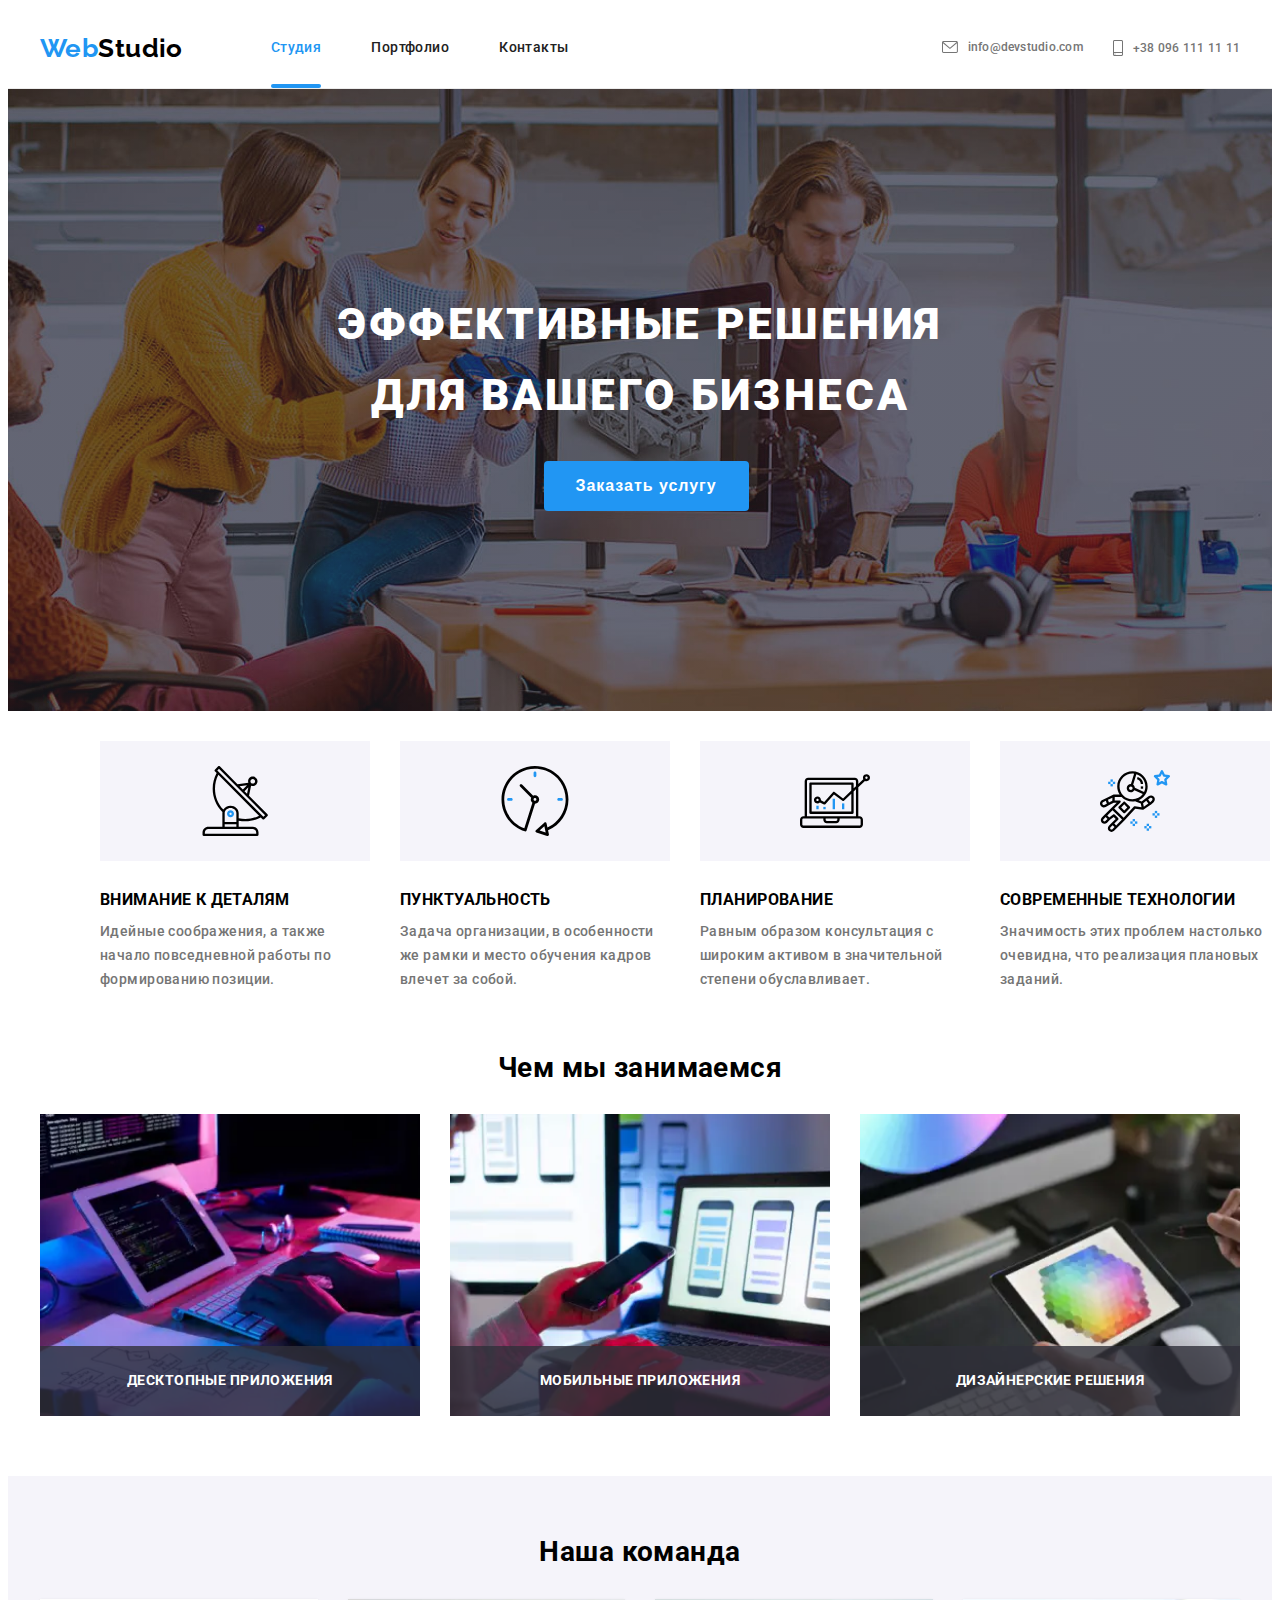
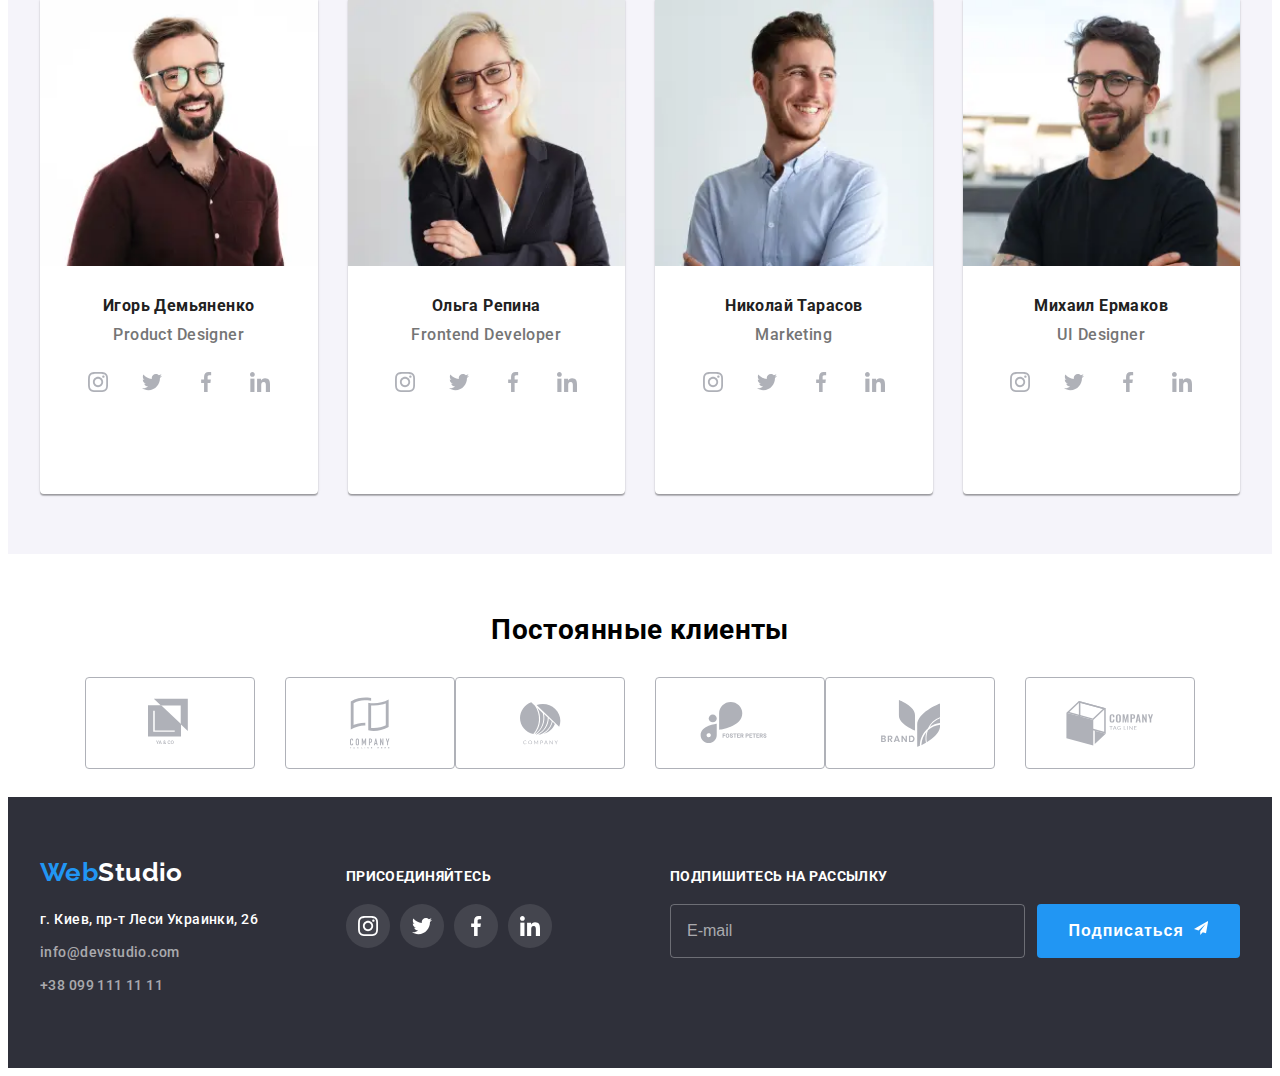
==== commit 531ef7bb: "added hw8 beta" ====
--- a/index.html
+++ b/index.html
@@ -68,7 +68,7 @@
       </button>
       <ul class="mobile-menu__list list">
         <li class="mobile-menu__item">
-          <a href="./index.html" class="mobile-menu__link link">Студия</a>
+          <a href="./index.html" class="mobile-menu__link link current">Студия</a>
         </li>
         <li class="mobile-menu__item">
           <a href="./portfolio.html" class="mobile-menu__link link">Портфолио</a>
@@ -77,28 +77,30 @@
           <a href="#footer" class="mobile-menu__link link">Контакты</a>
         </li>
       </ul>
-      <ul class="mobile-contacts-list list">
-        <li class="mobile-contacts-list__item">
-          <a class="mobile-contacts-list__tel link" href="tel:+380961111111">+38 096 111 11 11</a>
-        </li>
-        <li class="mobile-contacts-list__item">
-          <a class="mobile-contacts-list__mail link" href="mailto:info@devstudio.com" lang="en">info@devstudio.com</a>
-        </li>
-      </ul>
-      <ul class="mobile-social-list list">
-        <li class="mobile-social-list__item">
-          <a href="" class="mobile-social-list__link link">Instagram</a>
-        </li>
-        <li class="mobile-social-list__item">
-          <a href="" class="mobile-social-list__link link">Twitter</a>
-        </li>
-        <li class="mobile-social-list__item">
-          <a href="" class="mobile-social-list__link link">Facebook</a>
-        </li>
-        <li class="mobile-social-list__item">
-          <a href="" class="mobile-social-list__link link">LinkedIn</a>
-        </li>
-      </ul>
+      <div class="mobile-menu__contacts-wrapper">
+        <ul class="mobile-contacts-list list">
+          <li class="mobile-contacts-list__item">
+            <a class="mobile-contacts-list__tel link" href="tel:+380961111111">+38 096 111 11 11</a>
+          </li>
+          <li class="mobile-contacts-list__item">
+            <a class="mobile-contacts-list__mail link" href="mailto:info@devstudio.com" lang="en">info@devstudio.com</a>
+          </li>
+        </ul>
+        <ul class="mobile-social-list list">
+          <li class="mobile-social-list__item">
+            <a href="" class="mobile-social-list__link link">Instagram</a>
+          </li>
+          <li class="mobile-social-list__item">
+            <a href="" class="mobile-social-list__link link">Twitter</a>
+          </li>
+          <li class="mobile-social-list__item">
+            <a href="" class="mobile-social-list__link link">Facebook</a>
+          </li>
+          <li class="mobile-social-list__item">
+            <a href="" class="mobile-social-list__link link">LinkedIn</a>
+          </li>
+        </ul>
+      </div>      
     </div>
   </header>
   <main>
@@ -569,7 +571,7 @@
             placeholder="Введите текст"></textarea>
         </label>
         <input type="checkbox" id="user-term" name="user-term" class="modal-form-agreement visually-hidden">
-        <label for="user-term" class="modal-form-check-desc">Соглашаюсь с рассылкой и принимаю&nbsp;
+        <label for="user-term" class="modal-form-check-desc">Соглашаюсь с рассылкой и принимаю&nbsp
           <a href="" class="licence-agreement">Условия договора</a>
         </label>
         <button type="submit" class="modal-form-btn">Отправить</button>
--- a/css/main.min.css
+++ b/css/main.min.css
@@ -1,2 +1,2 @@
-:root{--main-font: "Roboto", sans-serif;--secondary-font: "Raleway", sans-serif;--accent-color: #2196f3;--main-text-color: #212121;--secondary-text-color: #757575;--accent-text-color: #ffffff;--background-color-main: #f5f4fa;--background-color-accent: #2f303a;--logo-text-main: #000000;--social-logo: #afb1b8;--section-pt: 60px;--section-pb: 60px}.visually-hidden{position:absolute !important;clip:rect(1px 1px 1px 1px);clip:rect(1px, 1px, 1px, 1px);padding:0 !important;border:0 !important;height:1px !important;width:1px !important;overflow:hidden}body{font-family:var(--main-font);color:var(--main-text-color);font-weight:500;font-size:14px;line-height:1.14;letter-spacing:0.03em}h1,h2,h3,h4,h5,h6,p{margin:0}ul,ol{margin:0;padding:0}img{display:block;width:100%}.link{text-decoration:none;display:block}.list{list-style:none}.container{padding-left:15px;padding-right:15px}.header .container{display:flex;justify-content:space-between;align-items:center}.hero .container{max-width:400px}@media screen and (min-width: 1200px){.hero .container{max-width:700px;justify-content:center;align-items:center}}@media screen and (min-width: 480px){.container{width:450px;margin:0 auto}}@media screen and (min-width: 768px){.container{width:768px}.footer .container{display:flex;flex-wrap:wrap;align-items:baseline;justify-content:space-around}}@media screen and (min-width: 1200px){.container{width:1200px}}.img{display:block;max-width:100%;height:auto}.logo{font-family:var(--secondary-font);font-weight:700;font-size:26px;line-height:1.08;color:var(--accent-color)}.footer .logo{margin-bottom:20px}.logo_theme_header{color:var(--logo-text-main)}.logo_theme_footer{color:var(--accent-text-color)}@media screen and (min-width: 768px){.logo{display:block}.header .logo{margin-right:88px}}@media screen and (min-width: 1200px){.logo{line-height:1.19;margin-right:93px}}.modal-btn{min-width:200px;margin-top:20px;padding:10px 32px;font-weight:700;font-size:16px;line-height:1.88;letter-spacing:0.06em;color:var(--accent-text-color);cursor:pointer;background:var(--accent-color);border-radius:4px;border:none}.modal-form-btn{min-width:200px;padding:10px 32px;align-self:center;margin-bottom:40px;color:var(--accent-text-color);background:var(--accent-color);border-radius:4px;border:none;cursor:pointer;font-weight:700;font-size:16px;line-height:1.88;letter-spacing:0.06em}.modal-form-btn:hover,.modal-form-btn:focus{box-shadow:0px 3px 1px rgba(0,0,0,0.1),0px 1px 2px rgba(0,0,0,0.08),0px 2px 2px rgba(0,0,0,0.12);cursor:pointer}@media screen and (min-width: 1200px){.modal-btn{margin-top:0;margin-left:12px}}.social-list__link{display:flex;align-items:center;justify-content:center;width:44px;height:44px;border-radius:50%;background-color:transparent;color:var(--social-logo);transition:background-color 250ms cubic-bezier(0.4, 0, 0.2, 1),color 250ms cubic-bezier(0.4, 0, 0.2, 1)}.social-list__link:hover,.social-list__link:focus{background-color:var(--accent-color)}.footer .social-list__link{color:var(--accent-text-color);background-image:linear-gradient(rgba(255,255,255,0.1), rgba(255,255,255,0.1))}.social-list__icon{fill:currentColor;width:20px;height:20px}.social-list__link:hover .social-list__icon,.social-list__link:focus .social-list__icon{color:var(--accent-text-color)}.footer .social-list__icon{fill:currentColor}.social-list{display:flex;align-items:center;justify-content:center;margin-bottom:60px}.social-list__item:not(:last-child){margin-right:10px}@media screen and (min-width: 1200px){.social-list__footer{display:inline-block;margin-left:70px}}.section-title{margin-bottom:30px;font-weight:700;font-size:28px;line-height:1.17;text-align:center;color:var(--logo-text-main)}.signup-form{text-align:center}.signup-form__input{display:block;width:100%;height:50px;margin:auto;padding-left:16px;border:1px solid rgba(255,255,255,0.3);border-radius:4px;color:var(--accent-text-color);background-color:transparent;outline:none;transition:border-color 250ms cubic-bezier(0.4, 0, 0.2, 1)}.signup-form__input:focus{border-color:var(--accent-color)}.signup-form__input::placeholder{font-size:16px;line-height:1.25;color:rgba(255,255,255,0.6)}.signup-form__btn-wrapper{display:flex}.modal-btn_icon{width:24px;height:24px;fill:var(--accent-text-color);margin-left:10px}@media screen and (min-width: 480px){.signup-form{width:450px}.signup-form__input{width:450px}}@media screen and (min-width: 1200px){.signup-form{display:flex;width:570px}.signup-form__input{width:358px}}.backdrop{position:fixed;top:0;left:0;width:100vw;height:100vh;background-color:rgba(0,0,0,0.2);transition:opacity 250ms cubic-bezier(0.4, 0, 0.2, 1),visibility 250ms cubic-bezier(0.4, 0, 0.2, 1),pointer-events 250ms cubic-bezier(0.4, 0, 0.2, 1)}.modal{position:absolute;top:50%;left:50%;padding:40px;transform:translate(-50%, -50%);width:90vw;height:609px;background-color:#ffffff}.form-title{display:block;margin-bottom:12px;font-weight:700;font-size:20px;line-height:1.15;text-align:center;color:var(--main-text-color)}.modal-close-btn{position:absolute;top:8px;right:8px;width:30px;height:30px;border-radius:50%;border:1px solid rgba(0,0,0,0.1);background:transparent;cursor:pointer}.modal-close-btn:focus,.modal-close-btn:hover{fill:var(--accent-color)}.modal-x{width:11px;height:11px}.is-hidden{opacity:0;visibility:hidden;pointer-events:none}@media screen and (min-width: 480px){.modal{width:450px}}@media screen and (min-width: 1200px){.modal{width:528px;height:581px}}.modal-form{position:relative;display:flex;flex-direction:column}.modal-form-field{position:relative;font-size:12px;margin-bottom:10px;font-weight:400;line-height:1.17;letter-spacing:0.01em;color:var(--secondary-text-color)}.modal-form-input{width:100%;height:40px;border:1px solid #2196f3;box-sizing:border-box;border-radius:4px;padding-left:42px;border:1px solid rgba(33,33,33,0.2);transition:border-color 250ms cubic-bezier(0.4, 0, 0.2, 1),fill 250ms cubic-bezier(0.4, 0, 0.2, 1)}.modal-form-input:focus{outline:none;border:1px solid var(--accent-color);border-radius:4px}.modal-form-input-wrapper{position:relative;display:block;margin-top:4px}.modal-form-icon{position:absolute;top:50%;transform:translateY(-50%);left:12px;width:12px;height:12px;fill:var(--logo-text-main)}.modal-form-input:focus+.modal-form-icon{fill:var(--accent-color)}.modal-form-message{width:100%;height:120px;padding:12px 16px;resize:none;margin-top:4px;margin-bottom:20px;border:1px solid rgba(33,33,33,0.2);border-radius:4px;transition:border-color 250ms cubic-bezier(0.4, 0, 0.2, 1)}.modal-form-message:focus{outline:none;border-color:var(--accent-color)}.modal-form-message::placeholder{font-size:14px;line-height:1.14;letter-spacing:0.01em;color:rgba(117,117,117,0.5)}.modal-form-check-desc{display:flex;justify-content:center;align-items:center;margin-bottom:30px;font-size:14px;line-height:1.71;color:var(--secondary-text-color)}.modal-form-check-desc::before{display:inline-block;content:"";margin-right:8px;min-width:16px;height:16px;border:2px solid #000000;border-radius:2px;cursor:pointer;outline:none}.modal-form-agreement:checked+.modal-form-check-desc::before{background-image:url("../images/checked.svg");background-repeat:no-repeat;background-color:var(--accent-color);background-position:center;border:1px solid var(--accent-color)}.modal-form-agreement:focus+.modal-form-check-desc::before{box-shadow:0 0 0 1px var(--accent-color)}.licence-agreement{color:var(--accent-color)}.modal-form-btn{min-width:200px;padding:10px 32px;align-self:center;margin-bottom:40px;color:var(--accent-text-color);background:var(--accent-color);border-radius:4px;border:none;cursor:pointer;font-weight:700;font-size:16px;line-height:1.88;letter-spacing:0.06em}.modal-form-btn:hover,.modal-form-btn:focus{box-shadow:0px 3px 1px rgba(0,0,0,0.1),0px 1px 2px rgba(0,0,0,0.08),0px 2px 2px rgba(0,0,0,0.12);cursor:pointer}.nav-list{display:flex}.nav-list__item{display:inline-block}.nav-list__item:not(:last-child){margin-right:50px}.nav-list__link{line-height:1.14;padding-top:32px;padding-bottom:32px;color:var(--main-text-color);transition:color 250ms cubic-bezier(0.4, 0, 0.2, 1)}.nav-list__link:hover,.nav-list__link:focus{color:var(--accent-color)}.current.nav-list__link{position:relative;display:flex;justify-items:center;align-items:center;flex-direction:column;color:var(--accent-color)}.current.nav-list__link::after{position:absolute;content:"";bottom:0;width:100%;height:4px;border-radius:2px;background-color:var(--accent-color)}@media screen and (min-width: 768px){.nav-list__link{line-height:1.14}}.overlay{position:absolute;transform:translateY(100%);top:0;left:0;height:100%;padding:60px 24px;background-color:transparent;color:var(--accent-text-color);overflow:auto;font-family:Roboto;font-weight:400;font-size:18px;line-height:1.55;letter-spacing:0.03em;transition:transform 250ms cubic-bezier(0.4, 0, 0.2, 1)}.list-items:hover .overlay,.list-items:focus .overlay{transform:translateY(0%);opacity:0.9;background-color:var(--accent-color)}.nav-btn{padding:6px 22px;font-weight:inherit;font-size:16px;line-height:1.63;display:flex;align-items:center;text-align:center;letter-spacing:0.06em;color:var(--main-text-color);cursor:pointer;background:var(--background-color-main);border-radius:4px;border:none;transition:background-color 250ms cubic-bezier(0.4, 0, 0.2, 1),color 250ms cubic-bezier(0.4, 0, 0.2, 1),box-shadow 250ms cubic-bezier(0.4, 0, 0.2, 1)}.nav-btn:hover,.nav-btn:focus{background-color:var(--accent-color);color:var(--accent-text-color);box-shadow:0px 3px 1px rgba(0,0,0,0.1),0px 1px 2px rgba(0,0,0,0.08),0px 2px 2px rgba(0,0,0,0.12)}.header{padding-top:16px;padding-bottom:16px;border-bottom:1px solid #ececec}.nav-list{display:none}.header-contacts{display:none}.mobile-menu{position:fixed;top:0;right:0;width:100vw;max-width:480px;height:100vh;padding:48px 40px;z-index:1;background-color:var(--accent-text-color);visibility:hidden;pointer-events:none;transform:translateX(100%);transition:transform 250ms cubic-bezier(0.4, 0, 0.2, 1)}.mobile-menu__link{color:var(--main-text-color)}.mobile-menu__link:hover,.mobile-menu__link:focus{color:var(--accent-color);border-bottom:4px solid var(--accent-color)}.mobile-menu__item{margin-bottom:32px;font-size:40px;line-height:1.17;letter-spacing:0.02em}.mobile-menu.is-open{transform:translateX(0);visibility:visible;pointer-events:auto}.mobile-menu-close-btn,.burger-btn{display:block;width:40px;height:40px;background-color:transparent;border:none;padding:0}.mobile-close-icon{position:absolute;top:10px;right:15px;width:19px;height:19px}.burger-icon{width:16px;height:24px}.mobile-contacts-list{margin-top:270px}.mobile-contacts-list__tel{margin-bottom:32px;font-size:34px;line-height:1.18;letter-spacing:0.02em;color:var(--accent-color)}.mobile-contacts-list__mail{margin-bottom:64px;font-size:24px;line-height:1.17;letter-spacing:0.02em;color:var(--secondary-text-color)}.mobile-social-list{display:flex;justify-content:left;margin-left:-10px}.mobile-social-list__item:not(:last-child){border-right:1px solid rgba(33,33,33,0.2)}.mobile-social-list__link{padding-left:10px;padding-right:10px;text-align:center;color:var(--accent-color)}@media screen and (min-width: 768px){.burger-btn{display:none}.header{margin:0 auto;padding-top:0;padding-bottom:0}.menu{display:flex;align-items:center;justify-content:space-between}.nav-list{display:flex}.header-contacts{display:block;margin-left:auto;font-size:12px;line-height:1.17;letter-spacing:0.02em}.header-contacts__mail{display:block;margin-bottom:10px;fill:var(--secondary-text-color)}.header-contacts__tel{display:block;fill:var(--secondary-text-color)}.header-contacts__link{display:flex;align-items:center;color:var(--secondary-text-color);transition:color 250ms cubic-bezier(0.4, 0, 0.2, 1),fill 250ms cubic-bezier(0.4, 0, 0.2, 1)}.header-contacts__link:hover,.header-contacts__link:focus{fill:var(--accent-color);color:var(--accent-color)}.header-contacts__icon-envelope{width:16px;height:12px;margin-right:10px}.header-contacts__icon-phone{width:10px;height:16px;margin-right:10px}}@media screen and (min-width: 1200px){.header-contacts{display:flex;margin-left:auto}.header-contacts__mail{margin-bottom:0;margin-right:30px}}.hero{margin:0 auto;padding-top:118px;padding-bottom:118px;background-color:#c4c4c4;text-align:center;background-image:linear-gradient(rgba(47,48,58,0.4), rgba(47,48,58,0.4)),url(../images/mobile/studio/hero-bg.jpg);background-repeat:no-repeat;background-size:cover}.hero-title{margin-bottom:30px;font-weight:900;font-size:26px;line-height:1.615;letter-spacing:0.06em;text-transform:uppercase;color:var(--accent-text-color)}@media screen and (min-resolution: 2dppx){.hero{background-image:linear-gradient(rgba(47,48,58,0.4), rgba(47,48,58,0.4)),url(../images/mobile/studio/hero-bg@2x.jpg)}}@media screen and (min-width: 768px){.hero{background-image:linear-gradient(rgba(47,48,58,0.4), rgba(47,48,58,0.4)),url(../images/tablet/studio/hero-bg.jpg)}}@media screen and (min-width: 768px), screen and (min-resolution: 2dppx){.hero{background-image:linear-gradient(rgba(47,48,58,0.4), rgba(47,48,58,0.4)),url(../images/tablet/studio/hero-bg@2x.jpg)}}@media screen and (min-width: 1200px){.hero{padding-top:200px;padding-bottom:200px;background-image:linear-gradient(rgba(47,48,58,0.4), rgba(47,48,58,0.4)),url(../images/desktop/studio/hero-bg.jpg)}.hero-title{font-size:44px;line-height:1, 36}}@media screen and (min-width: 1200px), screen and (min-resolution: 2dppx){.hero{background-image:linear-gradient(rgba(47,48,58,0.4), rgba(47,48,58,0.4)),url(../images/desktop/studio/hero-bg@2x.jpg)}}.specialties{padding-top:var(--section-pt);padding-bottom:var(--section-pb)}.specs-list{margin-top:-60px}.specs-list__item{margin-top:30px;display:block}.specs-list__logo{width:70px;height:70px}.specs-list__logo-wrapper{display:flex;align-items:center;justify-content:center;height:120px;margin-bottom:30px;background-color:var(--background-color-main)}.specs-list__subtitle{margin-bottom:10px;font-weight:700;text-transform:uppercase;color:var(--logo-text-main)}.specs-list__about{line-height:1.71;color:var(--secondary-text-color)}@media screen and (max-width: 767px){.specs-list__subtitle{text-align:center}}@media screen and (min-width: 768px){.specs-list{display:flex;flex-wrap:wrap;justify-content:space-around}.specs-list__item{flex-basis:calc(100% / 2 - 30px)}}@media screen and (min-width: 1200px){.specialties{width:1170px;margin:0 auto}.specs-list__item{flex-basis:calc(100% / 4 - 30px);width:270px;margin-left:30px;margin-top:30px}}.skills{padding-bottom:var(--section-pb)}.skills-list{display:flex;flex-wrap:wrap;margin-left:-30px;margin-top:-30px}.skills-list__item{position:relative;flex-basis:calc(100% / 3 - 30px);margin-left:30px;margin-top:30px}.skills-list__img{display:block;max-width:100%;height:auto}.skills-list__title-wrapper{position:absolute;display:flex;justify-content:center;align-items:center;left:0;bottom:0;width:100%;height:70px;background-color:rgba(47,48,58,0.8)}.skills-list__title{display:block;color:var(--accent-text-color);font-weight:700;text-align:center;text-transform:uppercase}@media screen and (max-width: 1200px){.skills{display:none}}.team{background-color:var(--background-color-main);padding-bottom:30px;padding-top:var(--section-pt);padding-left:15px;padding-right:15px}.team-list__item{margin-bottom:30px;background-color:var(--accent-text-color);box-shadow:0px 1px 3px rgba(0,0,0,0.12),0px 1px 1px rgba(0,0,0,0.14),0px 2px 1px rgba(0,0,0,0.2);border-radius:0px 0px 4px 4px}.team-list__name-wrapper{padding-top:30px;padding-bottom:24px}.team-list__name{margin-bottom:10px;font-size:16px;line-height:1.19;text-align:center;color:var(--main-text-color)}.team-list__occupation{margin-bottom:16px;font-size:16px;line-height:1.19;text-align:center;color:var(--secondary-text-color)}@media screen and (min-width: 768px){.team-list{display:flex;flex-wrap:wrap;justify-content:space-around}.team-list__item{flex-basis:calc(100% / 2 - 30px)}}@media screen and (min-width: 1200px){.team-list{display:flex;flex-wrap:wrap;margin-left:-30px}.team-list__item{flex-basis:calc(100% / 4 - 30px);margin-left:30px}.team-list__name-wrapper{padding-bottom:30px}}.clients{padding-bottom:var(--section-pb);padding-top:var(--section-pt)}.clients-list{display:flex;flex-wrap:wrap;align-items:center;margin-right:-30px;margin-bottom:-30px}.clients-list__item{display:flex;width:170px;height:90px;margin-bottom:30px;flex-basis:calc(100% / 2 - 30px)}.clients-list__item:not(:last-child){margin-right:30px}.clients-list__logo{display:flex;justify-content:center;align-items:center;width:100%;height:100%;border:1px solid #afb1b8;border-radius:4px;fill:var(--social-logo);transition:border-color 250ms cubic-bezier(0.4, 0, 0.2, 1),fill 250ms cubic-bezier(0.4, 0, 0.2, 1)}.clients-list__logo:hover,.clients-list__logo:focus{border-color:var(--accent-color);fill:var(--accent-color)}.clients-list__icon{display:inline-block}@media screen and (min-width: 768px){.clients-list__item{flex-basis:calc(100% / 3 - 30px)}}@media screen and (min-width: 1200px){.clients-list__item{flex-basis:unset;margin-bottom:0}}.examples{padding-top:var(--section-pt);padding-bottom:var(--section-pb)}.examples-list{display:flex;flex-wrap:wrap;margin-bottom:50px}.examples-list-item:not(:last-child){margin-right:8px;margin-bottom:10px}.examples-list-wraper{position:relative;overflow:hidden}.list-items:hover,.list-items:focus{box-shadow:0px 1px 1px rgba(0,0,0,0.12),0px 4px 4px rgba(0,0,0,0.06),1px 4px 6px rgba(0,0,0,0.16)}.examples-about-wrapper{padding:20px 24px;padding-right:0;border:1px solid #eeeeee;border-top:none}.examples-img-list{margin-top:-30px;margin-left:-30px}.examples-img-title{font-weight:700;font-size:18px;line-height:2;letter-spacing:0.06em;color:var(--main-text-color)}.examples-img-about{font-size:16px;line-height:1.86;color:var(--secondary-text-color)}@media screen and (min-width: 768px){.examples-list{justify-content:center}.examples-img-list{display:flex;flex-wrap:wrap}.examples-img-item{flex-basis:calc(100% / 2 - 30px);margin-top:30px;margin-left:30px}}@media screen and (min-width: 1200px){.examples-img-item{flex-basis:calc(100% / 3 - 30px)}}.footer{background-color:var(--background-color-accent);padding-top:60px;padding-bottom:60px}.address{margin-bottom:9px;line-height:1.71;color:var(--accent-text-color)}.address-wrapper{display:block;text-align:center;margin-bottom:60px}.address-list__item:not(:last-child){margin-bottom:9px}.address-list__link{line-height:1.71;color:rgba(255,255,255,0.6);transition:color 250ms cubic-bezier(0.4, 0, 0.2, 1)}.address-list__link:hover,.address-list__link:focus{color:var(--accent-color)}.footer-suptitle{display:block;margin-bottom:20px;text-align:center;text-transform:uppercase;color:var(--accent-text-color);font-size:14px;line-height:1.17}@media screen and (min-width: 1200px){.footer-form{margin-left:auto}.address-wrapper{margin-bottom:0}.footer-suptitle{text-align:left}.address-wrapper{text-align:left}}
+:root{--main-font: "Roboto", sans-serif;--secondary-font: "Raleway", sans-serif;--accent-color: #2196f3;--main-text-color: #212121;--secondary-text-color: #757575;--accent-text-color: #ffffff;--background-color-main: #f5f4fa;--background-color-accent: #2f303a;--logo-text-main: #000000;--social-logo: #afb1b8;--section-pt: 60px;--section-pb: 60px}.visually-hidden{position:absolute !important;clip:rect(1px 1px 1px 1px);clip:rect(1px, 1px, 1px, 1px);padding:0 !important;border:0 !important;height:1px !important;width:1px !important;overflow:hidden}body{font-family:var(--main-font);color:var(--main-text-color);font-weight:500;font-size:14px;line-height:1.14;letter-spacing:0.03em}h1,h2,h3,h4,h5,h6,p{margin:0}ul,ol{margin:0;padding:0}img{display:block;width:100%}.link{text-decoration:none;display:block}.list{list-style:none}.container{padding-left:15px;padding-right:15px}.header .container{display:flex;justify-content:space-between;align-items:center}.hero .container{max-width:400px}@media screen and (min-width: 1200px){.hero .container{max-width:700px;justify-content:center;align-items:center}}@media screen and (min-width: 480px){.container{width:450px;margin:0 auto}}@media screen and (min-width: 768px){.container{width:768px}.footer .container{display:flex;flex-wrap:wrap;align-items:baseline;justify-content:space-around}}@media screen and (min-width: 1200px){.container{width:1200px}}.img{display:block;max-width:100%;height:auto}.logo{font-family:var(--secondary-font);font-weight:700;font-size:26px;line-height:1.08;color:var(--accent-color)}.footer .logo{margin-bottom:20px}.logo_theme_header{color:var(--logo-text-main)}.logo_theme_footer{color:var(--accent-text-color)}@media screen and (min-width: 768px){.logo{display:block}.header .logo{margin-right:88px}}@media screen and (min-width: 1200px){.logo{line-height:1.19;margin-right:93px}}.modal-btn{min-width:200px;margin-top:20px;padding:10px 32px;font-weight:700;font-size:16px;line-height:1.88;letter-spacing:0.06em;color:var(--accent-text-color);cursor:pointer;background:var(--accent-color);border-radius:4px;border:none}.modal-form-btn{min-width:200px;padding:10px 32px;align-self:center;color:var(--accent-text-color);background:var(--accent-color);border-radius:4px;border:none;cursor:pointer;font-weight:700;font-size:16px;line-height:1.88;letter-spacing:0.06em}.modal-form-btn:hover,.modal-form-btn:focus{box-shadow:0px 3px 1px rgba(0,0,0,0.1),0px 1px 2px rgba(0,0,0,0.08),0px 2px 2px rgba(0,0,0,0.12);cursor:pointer}@media screen and (min-width: 1200px){.modal-btn{margin-top:0;margin-left:12px}}.social-list__link{display:flex;align-items:center;justify-content:center;width:44px;height:44px;border-radius:50%;background-color:transparent;color:var(--social-logo);transition:background-color 250ms cubic-bezier(0.4, 0, 0.2, 1),color 250ms cubic-bezier(0.4, 0, 0.2, 1)}.social-list__link:hover,.social-list__link:focus{background-color:var(--accent-color)}.footer .social-list__link{color:var(--accent-text-color);background-image:linear-gradient(rgba(255,255,255,0.1), rgba(255,255,255,0.1))}.social-list__icon{fill:currentColor;width:20px;height:20px}.social-list__link:hover .social-list__icon,.social-list__link:focus .social-list__icon{color:var(--accent-text-color)}.footer .social-list__icon{fill:currentColor}.social-list{display:flex;align-items:center;justify-content:center;margin-bottom:60px}.social-list__item:not(:last-child){margin-right:10px}@media screen and (min-width: 1200px){.social-list__footer{display:inline-block;margin-left:70px;margin-bottom:0}}.section-title{margin-bottom:30px;font-weight:700;font-size:28px;line-height:1.17;text-align:center;color:var(--logo-text-main)}.signup-form{text-align:center}.signup-form__input{display:block;width:100%;height:50px;margin:auto;padding-left:16px;border:1px solid rgba(255,255,255,0.3);border-radius:4px;color:var(--accent-text-color);background-color:transparent;outline:none;transition:border-color 250ms cubic-bezier(0.4, 0, 0.2, 1)}.signup-form__input:focus{border-color:var(--accent-color)}.signup-form__input::placeholder{font-size:16px;line-height:1.25;color:rgba(255,255,255,0.6)}.signup-form__btn-wrapper{display:flex}.modal-btn_icon{width:24px;height:24px;fill:var(--accent-text-color);margin-left:10px}@media screen and (min-width: 480px){.signup-form{width:450px}.signup-form__input{width:450px}}@media screen and (min-width: 1200px){.signup-form{display:flex;width:570px}.signup-form__input{width:358px}}.backdrop{position:fixed;top:0;left:0;width:100vw;height:100vh;background-color:rgba(0,0,0,0.2);transition:opacity 250ms cubic-bezier(0.4, 0, 0.2, 1),visibility 250ms cubic-bezier(0.4, 0, 0.2, 1),pointer-events 250ms cubic-bezier(0.4, 0, 0.2, 1)}.modal{position:absolute;top:50%;left:50%;padding:40px;transform:translate(-50%, -50%);width:90vw;background-color:#ffffff}.form-title{display:block;margin-bottom:12px;font-weight:700;font-size:20px;line-height:1.15;text-align:center;color:var(--main-text-color)}.modal-close-btn{position:absolute;top:8px;right:8px;width:30px;height:30px;border-radius:50%;border:1px solid rgba(0,0,0,0.1);background:transparent;cursor:pointer}.modal-close-btn:focus,.modal-close-btn:hover{fill:var(--accent-color)}.modal-x{width:11px;height:11px}.is-hidden{opacity:0;visibility:hidden;pointer-events:none}@media screen and (min-width: 480px){.modal{width:460px;height:609px}}@media screen and (min-width: 1200px){.modal{width:528px;height:581px}}.modal-form{position:relative;display:flex;flex-direction:column}.modal-form-field{position:relative;font-size:12px;margin-bottom:10px;font-weight:400;line-height:1.17;letter-spacing:0.01em;color:var(--secondary-text-color)}.modal-form-input{width:100%;height:40px;border:1px solid #2196f3;box-sizing:border-box;border-radius:4px;padding-left:42px;border:1px solid rgba(33,33,33,0.2);transition:border-color 250ms cubic-bezier(0.4, 0, 0.2, 1),fill 250ms cubic-bezier(0.4, 0, 0.2, 1)}.modal-form-input:focus{outline:none;border:1px solid var(--accent-color);border-radius:4px}.modal-form-input-wrapper{position:relative;display:block;margin-top:4px}.modal-form-icon{position:absolute;top:50%;transform:translateY(-50%);left:12px;width:12px;height:12px;fill:var(--logo-text-main)}.modal-form-input:focus+.modal-form-icon{fill:var(--accent-color)}.modal-form-message{width:100%;height:120px;padding:12px 16px;resize:none;margin-top:4px;margin-bottom:20px;border:1px solid rgba(33,33,33,0.2);border-radius:4px;transition:border-color 250ms cubic-bezier(0.4, 0, 0.2, 1)}.modal-form-message:focus{outline:none;border-color:var(--accent-color)}.modal-form-message::placeholder{font-size:14px;line-height:1.14;letter-spacing:0.01em;color:rgba(117,117,117,0.5)}.modal-form-check-desc{margin-bottom:30px;font-size:12px;line-height:1.16;color:var(--secondary-text-color)}.modal-form-check-desc::before{display:inline-block;content:"";margin-right:8px;min-width:16px;height:16px;border:2px solid #000000;border-radius:2px;cursor:pointer;outline:none}.modal-form-agreement:checked+.modal-form-check-desc::before{background-image:url("../images/checked.svg");background-repeat:no-repeat;background-color:var(--accent-color);background-position:center;border:1px solid var(--accent-color)}.modal-form-agreement:focus+.modal-form-check-desc::before{box-shadow:0 0 0 1px var(--accent-color)}.licence-agreement{color:var(--accent-color)}@media screen and (min-width: 1200px){.modal-form-check-desc{display:flex;justify-content:center;align-items:center}}.nav-list{display:flex}.nav-list__item{display:inline-block}.nav-list__item:not(:last-child){margin-right:50px}.nav-list__link{line-height:1.14;padding-top:32px;padding-bottom:32px;color:var(--main-text-color);transition:color 250ms cubic-bezier(0.4, 0, 0.2, 1)}.nav-list__link:hover,.nav-list__link:focus{color:var(--accent-color)}.current.nav-list__link{position:relative;display:flex;justify-items:center;align-items:center;flex-direction:column;color:var(--accent-color)}.current.nav-list__link::after{position:absolute;content:"";bottom:0;width:100%;height:4px;border-radius:2px;background-color:var(--accent-color)}@media screen and (min-width: 768px){.nav-list__link{line-height:1.14}}.overlay{position:absolute;transform:translateY(100%);top:0;left:0;height:100%;padding:60px 24px;background-color:transparent;color:var(--accent-text-color);overflow:auto;font-family:Roboto;font-weight:400;font-size:18px;line-height:1.55;letter-spacing:0.03em;transition:transform 250ms cubic-bezier(0.4, 0, 0.2, 1)}.list-items:hover .overlay,.list-items:focus .overlay{transform:translateY(0%);opacity:0.9;background-color:var(--accent-color)}.nav-btn{padding:6px 22px;font-weight:inherit;font-size:16px;line-height:1.63;display:flex;align-items:center;text-align:center;letter-spacing:0.06em;color:var(--main-text-color);cursor:pointer;background:var(--background-color-main);border-radius:4px;border:none;transition:background-color 250ms cubic-bezier(0.4, 0, 0.2, 1),color 250ms cubic-bezier(0.4, 0, 0.2, 1),box-shadow 250ms cubic-bezier(0.4, 0, 0.2, 1)}.nav-btn:hover,.nav-btn:focus{background-color:var(--accent-color);color:var(--accent-text-color);box-shadow:0px 3px 1px rgba(0,0,0,0.1),0px 1px 2px rgba(0,0,0,0.08),0px 2px 2px rgba(0,0,0,0.12)}.header{padding-top:16px;padding-bottom:16px;border-bottom:1px solid #ececec}.nav-list{display:none}.header-contacts{display:none}.mobile-menu{position:fixed;top:0;width:100vw;max-width:480px;height:100vh;padding:48px 40px;z-index:1;overflow-y:scroll;background-color:var(--accent-text-color);display:flex;flex-direction:column;justify-content:space-between;visibility:hidden;pointer-events:none;transform:translateX(100%);transition:transform 250ms cubic-bezier(0.4, 0, 0.2, 1)}.mobile-menu__link{color:var(--main-text-color)}.mobile-menu__link:hover,.mobile-menu__link:focus{color:var(--accent-color);border-bottom:4px solid var(--accent-color)}.mobile-menu__item{margin-bottom:32px;font-size:40px;line-height:1.18;letter-spacing:0.02em}.mobile-menu.is-open{transform:translateX(0);visibility:visible;pointer-events:auto}.current.mobile-menu__link{position:relative;display:flex;justify-items:center;align-items:center;color:var(--accent-color)}.mobile-menu-close-btn,.burger-btn{display:block;background-color:transparent;border:none;padding:0}.mobile-close-icon{position:absolute;top:10px;right:15px;width:19px;height:19px}.burger-icon{width:16px;height:24px}.mobile-contacts-list{margin-top:270px}.mobile-contacts-list__tel{margin-bottom:32px;font-size:34px;line-height:1.18;letter-spacing:0.02em;color:var(--accent-color)}.mobile-contacts-list__mail{margin-bottom:64px;font-size:24px;line-height:1.17;letter-spacing:0.02em;color:var(--secondary-text-color)}.mobile-social-list{display:flex;flex-wrap:wrap;justify-content:left;margin-left:-10px}.mobile-social-list__item:not(:last-child){border-right:1px solid rgba(33,33,33,0.2);margin-bottom:10px}.mobile-social-list__link{padding-left:10px;padding-right:10px;text-align:center;color:var(--accent-color)}@media screen and (min-width: 768px){.burger-btn{display:none}.header{margin:0 auto;padding-top:0;padding-bottom:0}.menu{display:flex;align-items:center;justify-content:space-between}.nav-list{display:flex}.header-contacts{display:block;margin-left:auto;font-size:12px;line-height:1.17;letter-spacing:0.02em}.header-contacts__mail{display:block;margin-bottom:10px;fill:var(--secondary-text-color)}.header-contacts__tel{display:block;fill:var(--secondary-text-color)}.header-contacts__link{display:flex;align-items:center;color:var(--secondary-text-color);transition:color 250ms cubic-bezier(0.4, 0, 0.2, 1),fill 250ms cubic-bezier(0.4, 0, 0.2, 1)}.header-contacts__link:hover,.header-contacts__link:focus{fill:var(--accent-color);color:var(--accent-color)}.header-contacts__icon-envelope{width:16px;height:12px;margin-right:10px}.header-contacts__icon-phone{width:10px;height:16px;margin-right:10px}}@media screen and (min-width: 1200px){.header-contacts{display:flex;margin-left:auto}.header-contacts__mail{margin-bottom:0;margin-right:30px}}.hero{margin:0 auto;padding-top:118px;padding-bottom:118px;background-color:#c4c4c4;text-align:center;background-image:linear-gradient(rgba(47,48,58,0.4), rgba(47,48,58,0.4)),url(../images/mobile/studio/hero-bg.jpg);background-repeat:no-repeat;background-size:cover;background-position:center}.hero-title{margin-bottom:30px;font-weight:900;font-size:26px;line-height:1.615;letter-spacing:0.06em;text-transform:uppercase;color:var(--accent-text-color)}@media screen and (min-resolution: 2dppx){.hero{background-image:linear-gradient(rgba(47,48,58,0.4), rgba(47,48,58,0.4)),url(../images/mobile/studio/hero-bg@2x.jpg)}}@media screen and (min-width: 768px){.hero{background-image:linear-gradient(rgba(47,48,58,0.4), rgba(47,48,58,0.4)),url(../images/tablet/studio/hero-bg.jpg)}}@media screen and (min-width: 768px), screen and (min-resolution: 2dppx){.hero{background-image:linear-gradient(rgba(47,48,58,0.4), rgba(47,48,58,0.4)),url(../images/tablet/studio/hero-bg@2x.jpg)}}@media screen and (min-width: 1200px){.hero{padding-top:200px;padding-bottom:200px;background-image:linear-gradient(rgba(47,48,58,0.4), rgba(47,48,58,0.4)),url(../images/desktop/studio/hero-bg.jpg)}.hero-title{font-size:44px;line-height:1, 36}}@media screen and (min-width: 1200px), screen and (min-resolution: 2dppx){.hero{background-image:linear-gradient(rgba(47,48,58,0.4), rgba(47,48,58,0.4)),url(../images/desktop/studio/hero-bg@2x.jpg)}}.specialties{padding-top:var(--section-pt);padding-bottom:var(--section-pb)}.specs-list{margin-top:-60px}.specs-list__item{margin-top:30px;display:block}.specs-list__logo{width:70px;height:70px}.specs-list__logo-wrapper{display:flex;align-items:center;justify-content:center;height:120px;margin-bottom:30px;background-color:var(--background-color-main)}.specs-list__subtitle{margin-bottom:10px;font-weight:700;text-transform:uppercase;color:var(--logo-text-main)}.specs-list__about{line-height:1.71;color:var(--secondary-text-color)}@media screen and (max-width: 767px){.specs-list__subtitle{text-align:center}}@media screen and (min-width: 768px){.specs-list{display:flex;flex-wrap:wrap;justify-content:space-around}.specs-list__item{flex-basis:calc(100% / 2 - 30px)}}@media screen and (min-width: 1200px){.specialties{width:1170px;margin:0 auto}.specs-list__item{flex-basis:calc(100% / 4 - 30px);width:270px;margin-left:30px;margin-top:30px}}.skills{padding-bottom:var(--section-pb)}.skills-list{display:flex;flex-wrap:wrap;margin-left:-30px;margin-top:-30px}.skills-list__item{position:relative;flex-basis:calc(100% / 3 - 30px);margin-left:30px;margin-top:30px}.skills-list__img{display:block;max-width:100%;height:auto}.skills-list__title-wrapper{position:absolute;display:flex;justify-content:center;align-items:center;left:0;bottom:0;width:100%;height:70px;background-color:rgba(47,48,58,0.8)}.skills-list__title{display:block;color:var(--accent-text-color);font-weight:700;text-align:center;text-transform:uppercase}@media screen and (max-width: 1200px){.skills{display:none}}.team{background-color:var(--background-color-main);padding-bottom:30px;padding-top:var(--section-pt);padding-left:15px;padding-right:15px}.team-list__item{margin-bottom:30px;background-color:var(--accent-text-color);box-shadow:0px 1px 3px rgba(0,0,0,0.12),0px 1px 1px rgba(0,0,0,0.14),0px 2px 1px rgba(0,0,0,0.2);border-radius:0px 0px 4px 4px}.team-list__name-wrapper{padding-top:30px;padding-bottom:24px}.team-list__name{margin-bottom:10px;font-size:16px;line-height:1.19;text-align:center;color:var(--main-text-color)}.team-list__occupation{margin-bottom:16px;font-size:16px;line-height:1.19;text-align:center;color:var(--secondary-text-color)}@media screen and (min-width: 768px){.team-list{display:flex;flex-wrap:wrap;justify-content:space-around}.team-list__item{flex-basis:calc(100% / 2 - 30px)}}@media screen and (min-width: 1200px){.team-list{display:flex;flex-wrap:wrap;margin-left:-30px}.team-list__item{flex-basis:calc(100% / 4 - 30px);margin-left:30px}.team-list__name-wrapper{padding-bottom:30px}}.clients{padding-bottom:var(--section-pb);padding-top:var(--section-pt)}.clients-list{display:flex;flex-wrap:wrap;justify-content:center;margin-bottom:-30px}.clients-list__item{display:flex;width:170px;height:90px;margin-bottom:30px;flex-basis:calc(100% / 2 - 30px)}.clients-list__item:nth-child(2n+1){margin-right:30px}.clients-list__logo{display:flex;justify-content:center;align-items:center;width:100%;height:100%;border:1px solid #afb1b8;border-radius:4px;fill:var(--social-logo);transition:border-color 250ms cubic-bezier(0.4, 0, 0.2, 1),fill 250ms cubic-bezier(0.4, 0, 0.2, 1)}.clients-list__logo:hover,.clients-list__logo:focus{border-color:var(--accent-color);fill:var(--accent-color)}.clients-list__icon{display:inline-block}@media screen and (min-width: 768px){.clients-list__item{flex-basis:calc(100% / 3 - 30px)}}@media screen and (min-width: 1200px){.clients-list__item{flex-basis:unset;margin-bottom:0}}.examples{padding-top:var(--section-pt);padding-bottom:var(--section-pb)}.examples-list{display:flex;flex-wrap:wrap;margin-bottom:50px}.examples-list-item:not(:last-child){margin-right:8px;margin-bottom:10px}.examples-list-wraper{position:relative;overflow:hidden}.list-items:hover,.list-items:focus{box-shadow:0px 1px 1px rgba(0,0,0,0.12),0px 4px 4px rgba(0,0,0,0.06),1px 4px 6px rgba(0,0,0,0.16)}.examples-about-wrapper{padding:20px 24px;padding-right:0;border:1px solid #eeeeee;border-top:none}.examples-img-list{margin-top:-30px;margin-left:-30px}.examples-img-title{font-weight:700;font-size:18px;line-height:2;letter-spacing:0.06em;color:var(--main-text-color)}.examples-img-about{font-size:16px;line-height:1.86;color:var(--secondary-text-color)}.examples-img-item:not(:last-child){margin-bottom:30px}@media screen and (min-width: 768px){.examples-list{justify-content:center}.examples-img-list{display:flex;flex-wrap:wrap}.examples-img-item{flex-basis:calc(100% / 2 - 30px);margin-top:30px;margin-left:30px}}@media screen and (min-width: 1200px){.examples-img-item{flex-basis:calc(100% / 3 - 30px)}}.footer{background-color:var(--background-color-accent);padding-top:60px;padding-bottom:60px}.address{margin-bottom:9px;line-height:1.71;color:var(--accent-text-color)}.address-wrapper{display:block;text-align:center;margin-bottom:60px}.address-list__item:not(:last-child){margin-bottom:9px}.address-list__link{line-height:1.71;color:rgba(255,255,255,0.6);transition:color 250ms cubic-bezier(0.4, 0, 0.2, 1)}.address-list__link:hover,.address-list__link:focus{color:var(--accent-color)}.footer-suptitle{display:block;margin-bottom:20px;text-align:center;text-transform:uppercase;color:var(--accent-text-color);font-size:14px;line-height:1.17}@media screen and (min-width: 1200px){.footer-form{margin-left:auto}.address-wrapper{margin-bottom:0}.footer-suptitle{text-align:left}.address-wrapper{text-align:left}}
 /*# sourceMappingURL=main.min.css.map */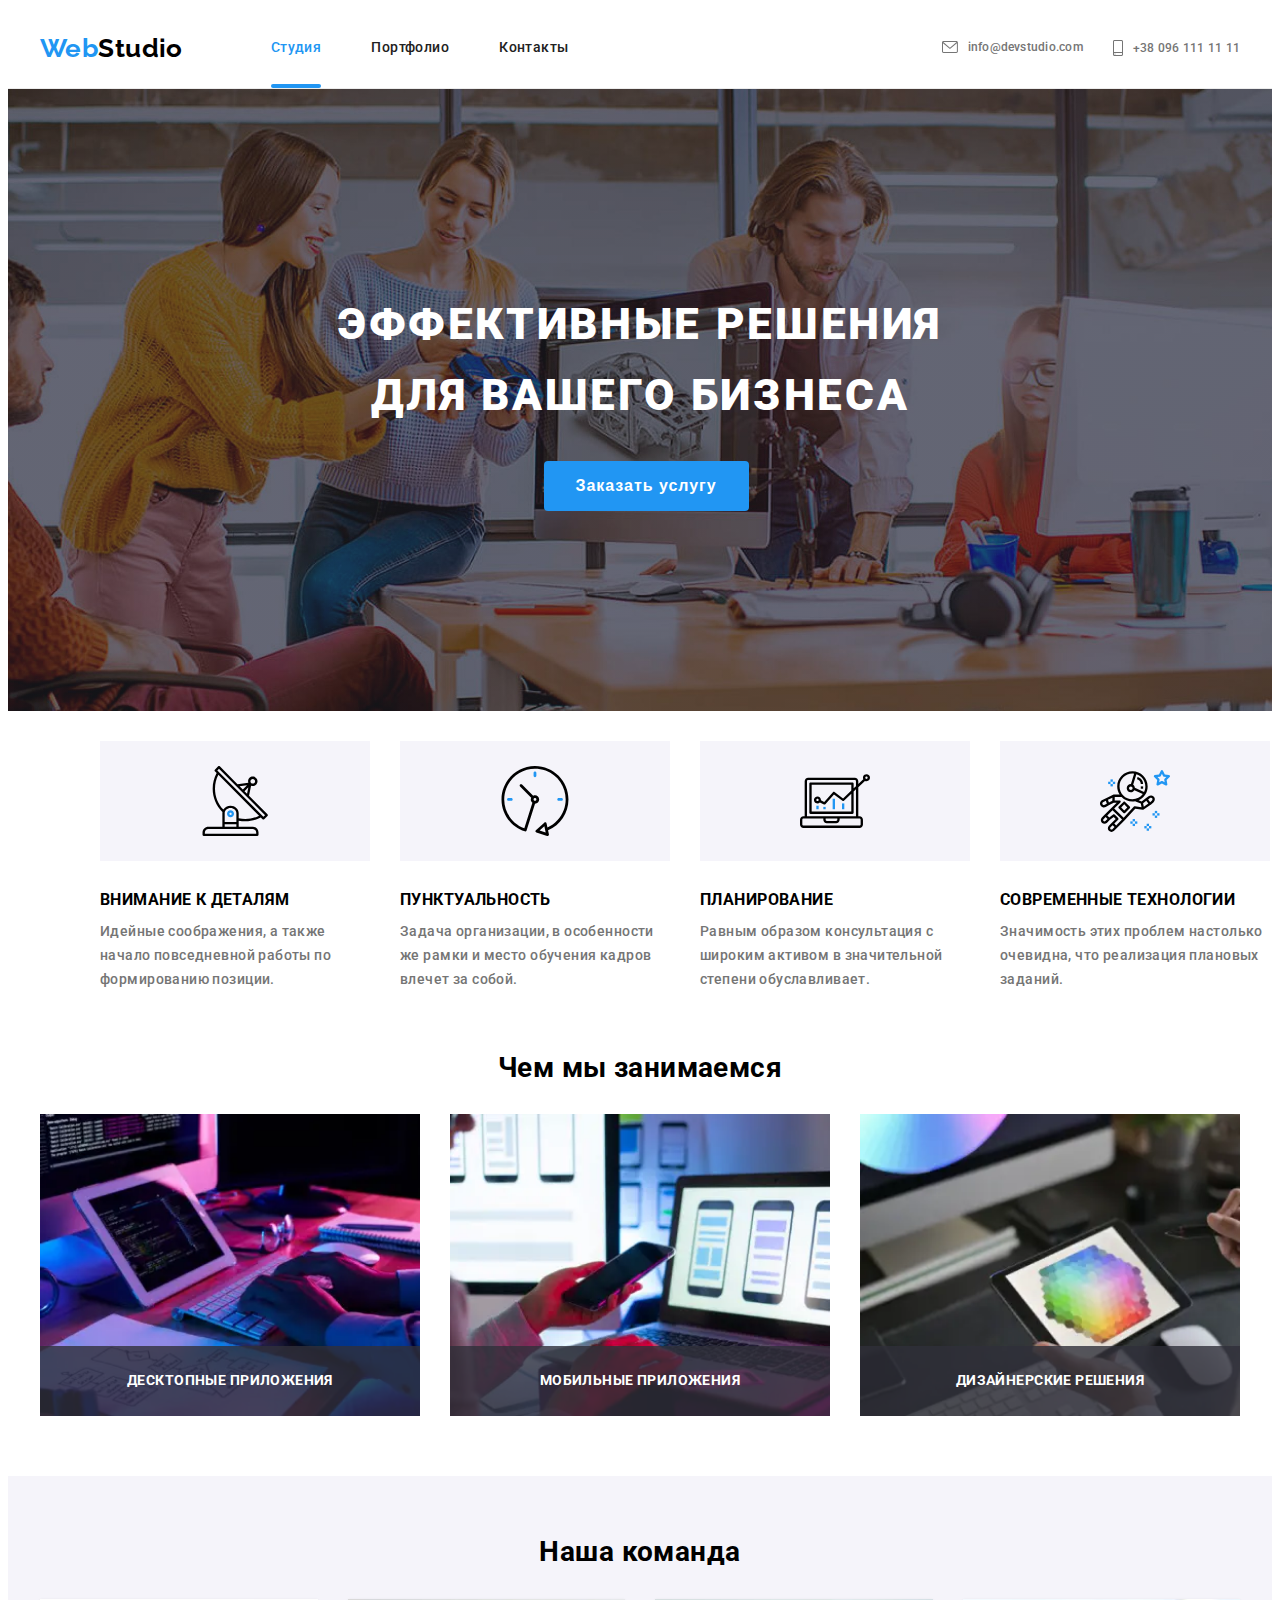
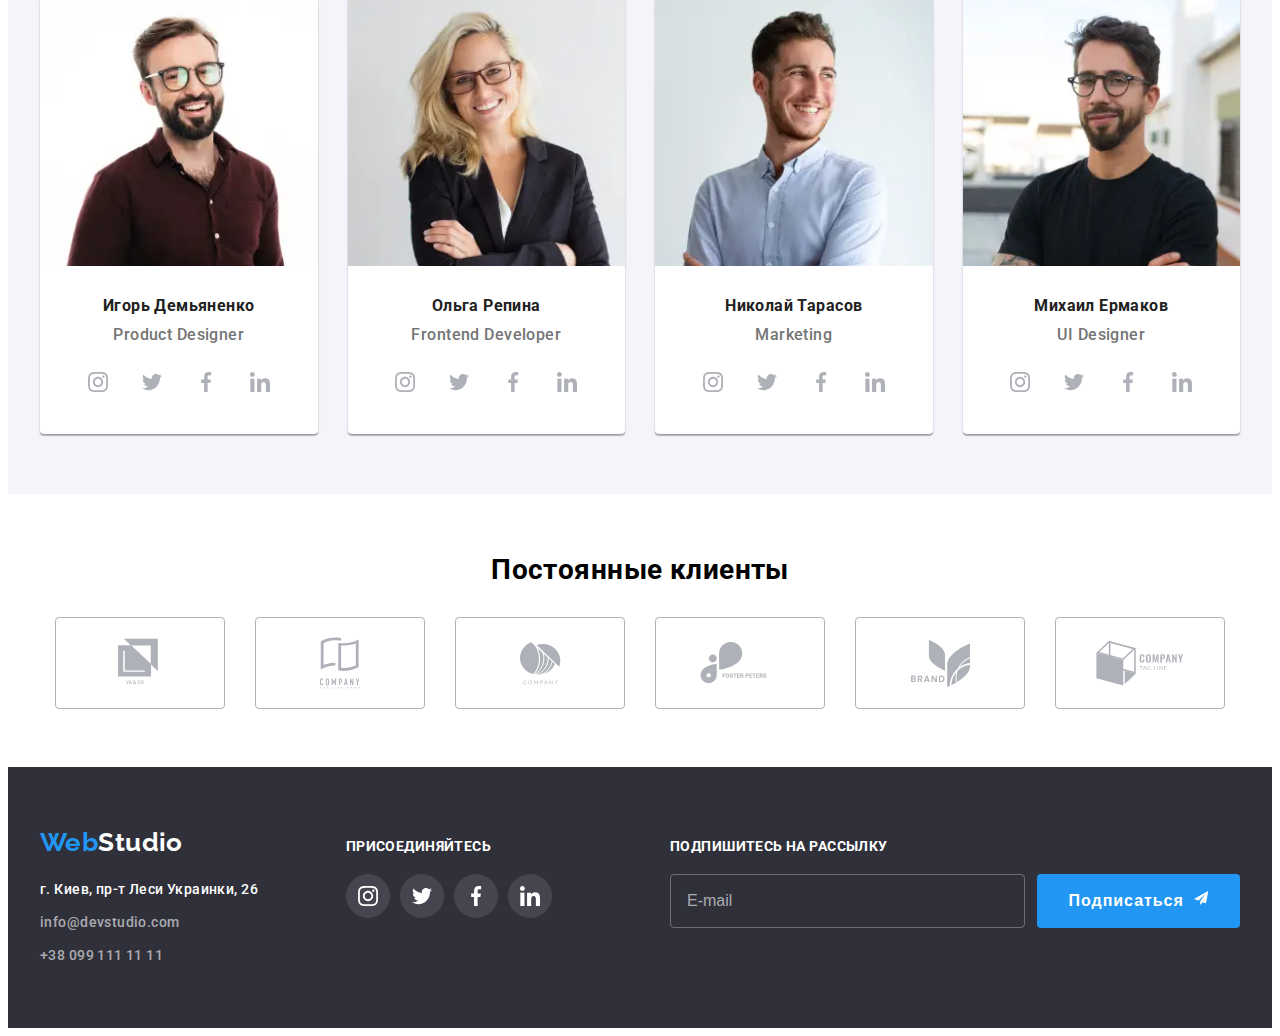
==== commit 8a2c09cc: "added hw8 delta" ====
--- a/index.html
+++ b/index.html
@@ -571,7 +571,7 @@
             placeholder="Введите текст"></textarea>
         </label>
         <input type="checkbox" id="user-term" name="user-term" class="modal-form-agreement visually-hidden">
-        <label for="user-term" class="modal-form-check-desc">Соглашаюсь с рассылкой и принимаю&nbsp
+        <label for="user-term" class="modal-form-check-desc">Соглашаюсь с рассылкой и принимаю&nbsp;
           <a href="" class="licence-agreement">Условия договора</a>
         </label>
         <button type="submit" class="modal-form-btn">Отправить</button>
--- a/css/main.min.css
+++ b/css/main.min.css
@@ -1,2 +1,2 @@
-:root{--main-font: "Roboto", sans-serif;--secondary-font: "Raleway", sans-serif;--accent-color: #2196f3;--main-text-color: #212121;--secondary-text-color: #757575;--accent-text-color: #ffffff;--background-color-main: #f5f4fa;--background-color-accent: #2f303a;--logo-text-main: #000000;--social-logo: #afb1b8;--section-pt: 60px;--section-pb: 60px}.visually-hidden{position:absolute !important;clip:rect(1px 1px 1px 1px);clip:rect(1px, 1px, 1px, 1px);padding:0 !important;border:0 !important;height:1px !important;width:1px !important;overflow:hidden}body{font-family:var(--main-font);color:var(--main-text-color);font-weight:500;font-size:14px;line-height:1.14;letter-spacing:0.03em}h1,h2,h3,h4,h5,h6,p{margin:0}ul,ol{margin:0;padding:0}img{display:block;width:100%}.link{text-decoration:none;display:block}.list{list-style:none}.container{padding-left:15px;padding-right:15px}.header .container{display:flex;justify-content:space-between;align-items:center}.hero .container{max-width:400px}@media screen and (min-width: 1200px){.hero .container{max-width:700px;justify-content:center;align-items:center}}@media screen and (min-width: 480px){.container{width:450px;margin:0 auto}}@media screen and (min-width: 768px){.container{width:768px}.footer .container{display:flex;flex-wrap:wrap;align-items:baseline;justify-content:space-around}}@media screen and (min-width: 1200px){.container{width:1200px}}.img{display:block;max-width:100%;height:auto}.logo{font-family:var(--secondary-font);font-weight:700;font-size:26px;line-height:1.08;color:var(--accent-color)}.footer .logo{margin-bottom:20px}.logo_theme_header{color:var(--logo-text-main)}.logo_theme_footer{color:var(--accent-text-color)}@media screen and (min-width: 768px){.logo{display:block}.header .logo{margin-right:88px}}@media screen and (min-width: 1200px){.logo{line-height:1.19;margin-right:93px}}.modal-btn{min-width:200px;margin-top:20px;padding:10px 32px;font-weight:700;font-size:16px;line-height:1.88;letter-spacing:0.06em;color:var(--accent-text-color);cursor:pointer;background:var(--accent-color);border-radius:4px;border:none}.modal-form-btn{min-width:200px;padding:10px 32px;align-self:center;color:var(--accent-text-color);background:var(--accent-color);border-radius:4px;border:none;cursor:pointer;font-weight:700;font-size:16px;line-height:1.88;letter-spacing:0.06em}.modal-form-btn:hover,.modal-form-btn:focus{box-shadow:0px 3px 1px rgba(0,0,0,0.1),0px 1px 2px rgba(0,0,0,0.08),0px 2px 2px rgba(0,0,0,0.12);cursor:pointer}@media screen and (min-width: 1200px){.modal-btn{margin-top:0;margin-left:12px}}.social-list__link{display:flex;align-items:center;justify-content:center;width:44px;height:44px;border-radius:50%;background-color:transparent;color:var(--social-logo);transition:background-color 250ms cubic-bezier(0.4, 0, 0.2, 1),color 250ms cubic-bezier(0.4, 0, 0.2, 1)}.social-list__link:hover,.social-list__link:focus{background-color:var(--accent-color)}.footer .social-list__link{color:var(--accent-text-color);background-image:linear-gradient(rgba(255,255,255,0.1), rgba(255,255,255,0.1))}.social-list__icon{fill:currentColor;width:20px;height:20px}.social-list__link:hover .social-list__icon,.social-list__link:focus .social-list__icon{color:var(--accent-text-color)}.footer .social-list__icon{fill:currentColor}.social-list{display:flex;align-items:center;justify-content:center;margin-bottom:60px}.social-list__item:not(:last-child){margin-right:10px}@media screen and (min-width: 1200px){.social-list__footer{display:inline-block;margin-left:70px;margin-bottom:0}}.section-title{margin-bottom:30px;font-weight:700;font-size:28px;line-height:1.17;text-align:center;color:var(--logo-text-main)}.signup-form{text-align:center}.signup-form__input{display:block;width:100%;height:50px;margin:auto;padding-left:16px;border:1px solid rgba(255,255,255,0.3);border-radius:4px;color:var(--accent-text-color);background-color:transparent;outline:none;transition:border-color 250ms cubic-bezier(0.4, 0, 0.2, 1)}.signup-form__input:focus{border-color:var(--accent-color)}.signup-form__input::placeholder{font-size:16px;line-height:1.25;color:rgba(255,255,255,0.6)}.signup-form__btn-wrapper{display:flex}.modal-btn_icon{width:24px;height:24px;fill:var(--accent-text-color);margin-left:10px}@media screen and (min-width: 480px){.signup-form{width:450px}.signup-form__input{width:450px}}@media screen and (min-width: 1200px){.signup-form{display:flex;width:570px}.signup-form__input{width:358px}}.backdrop{position:fixed;top:0;left:0;width:100vw;height:100vh;background-color:rgba(0,0,0,0.2);transition:opacity 250ms cubic-bezier(0.4, 0, 0.2, 1),visibility 250ms cubic-bezier(0.4, 0, 0.2, 1),pointer-events 250ms cubic-bezier(0.4, 0, 0.2, 1)}.modal{position:absolute;top:50%;left:50%;padding:40px;transform:translate(-50%, -50%);width:90vw;background-color:#ffffff}.form-title{display:block;margin-bottom:12px;font-weight:700;font-size:20px;line-height:1.15;text-align:center;color:var(--main-text-color)}.modal-close-btn{position:absolute;top:8px;right:8px;width:30px;height:30px;border-radius:50%;border:1px solid rgba(0,0,0,0.1);background:transparent;cursor:pointer}.modal-close-btn:focus,.modal-close-btn:hover{fill:var(--accent-color)}.modal-x{width:11px;height:11px}.is-hidden{opacity:0;visibility:hidden;pointer-events:none}@media screen and (min-width: 480px){.modal{width:460px;height:609px}}@media screen and (min-width: 1200px){.modal{width:528px;height:581px}}.modal-form{position:relative;display:flex;flex-direction:column}.modal-form-field{position:relative;font-size:12px;margin-bottom:10px;font-weight:400;line-height:1.17;letter-spacing:0.01em;color:var(--secondary-text-color)}.modal-form-input{width:100%;height:40px;border:1px solid #2196f3;box-sizing:border-box;border-radius:4px;padding-left:42px;border:1px solid rgba(33,33,33,0.2);transition:border-color 250ms cubic-bezier(0.4, 0, 0.2, 1),fill 250ms cubic-bezier(0.4, 0, 0.2, 1)}.modal-form-input:focus{outline:none;border:1px solid var(--accent-color);border-radius:4px}.modal-form-input-wrapper{position:relative;display:block;margin-top:4px}.modal-form-icon{position:absolute;top:50%;transform:translateY(-50%);left:12px;width:12px;height:12px;fill:var(--logo-text-main)}.modal-form-input:focus+.modal-form-icon{fill:var(--accent-color)}.modal-form-message{width:100%;height:120px;padding:12px 16px;resize:none;margin-top:4px;margin-bottom:20px;border:1px solid rgba(33,33,33,0.2);border-radius:4px;transition:border-color 250ms cubic-bezier(0.4, 0, 0.2, 1)}.modal-form-message:focus{outline:none;border-color:var(--accent-color)}.modal-form-message::placeholder{font-size:14px;line-height:1.14;letter-spacing:0.01em;color:rgba(117,117,117,0.5)}.modal-form-check-desc{margin-bottom:30px;font-size:12px;line-height:1.16;color:var(--secondary-text-color)}.modal-form-check-desc::before{display:inline-block;content:"";margin-right:8px;min-width:16px;height:16px;border:2px solid #000000;border-radius:2px;cursor:pointer;outline:none}.modal-form-agreement:checked+.modal-form-check-desc::before{background-image:url("../images/checked.svg");background-repeat:no-repeat;background-color:var(--accent-color);background-position:center;border:1px solid var(--accent-color)}.modal-form-agreement:focus+.modal-form-check-desc::before{box-shadow:0 0 0 1px var(--accent-color)}.licence-agreement{color:var(--accent-color)}@media screen and (min-width: 1200px){.modal-form-check-desc{display:flex;justify-content:center;align-items:center}}.nav-list{display:flex}.nav-list__item{display:inline-block}.nav-list__item:not(:last-child){margin-right:50px}.nav-list__link{line-height:1.14;padding-top:32px;padding-bottom:32px;color:var(--main-text-color);transition:color 250ms cubic-bezier(0.4, 0, 0.2, 1)}.nav-list__link:hover,.nav-list__link:focus{color:var(--accent-color)}.current.nav-list__link{position:relative;display:flex;justify-items:center;align-items:center;flex-direction:column;color:var(--accent-color)}.current.nav-list__link::after{position:absolute;content:"";bottom:0;width:100%;height:4px;border-radius:2px;background-color:var(--accent-color)}@media screen and (min-width: 768px){.nav-list__link{line-height:1.14}}.overlay{position:absolute;transform:translateY(100%);top:0;left:0;height:100%;padding:60px 24px;background-color:transparent;color:var(--accent-text-color);overflow:auto;font-family:Roboto;font-weight:400;font-size:18px;line-height:1.55;letter-spacing:0.03em;transition:transform 250ms cubic-bezier(0.4, 0, 0.2, 1)}.list-items:hover .overlay,.list-items:focus .overlay{transform:translateY(0%);opacity:0.9;background-color:var(--accent-color)}.nav-btn{padding:6px 22px;font-weight:inherit;font-size:16px;line-height:1.63;display:flex;align-items:center;text-align:center;letter-spacing:0.06em;color:var(--main-text-color);cursor:pointer;background:var(--background-color-main);border-radius:4px;border:none;transition:background-color 250ms cubic-bezier(0.4, 0, 0.2, 1),color 250ms cubic-bezier(0.4, 0, 0.2, 1),box-shadow 250ms cubic-bezier(0.4, 0, 0.2, 1)}.nav-btn:hover,.nav-btn:focus{background-color:var(--accent-color);color:var(--accent-text-color);box-shadow:0px 3px 1px rgba(0,0,0,0.1),0px 1px 2px rgba(0,0,0,0.08),0px 2px 2px rgba(0,0,0,0.12)}.header{padding-top:16px;padding-bottom:16px;border-bottom:1px solid #ececec}.nav-list{display:none}.header-contacts{display:none}.mobile-menu{position:fixed;top:0;width:100vw;max-width:480px;height:100vh;padding:48px 40px;z-index:1;overflow-y:scroll;background-color:var(--accent-text-color);display:flex;flex-direction:column;justify-content:space-between;visibility:hidden;pointer-events:none;transform:translateX(100%);transition:transform 250ms cubic-bezier(0.4, 0, 0.2, 1)}.mobile-menu__link{color:var(--main-text-color)}.mobile-menu__link:hover,.mobile-menu__link:focus{color:var(--accent-color);border-bottom:4px solid var(--accent-color)}.mobile-menu__item{margin-bottom:32px;font-size:40px;line-height:1.18;letter-spacing:0.02em}.mobile-menu.is-open{transform:translateX(0);visibility:visible;pointer-events:auto}.current.mobile-menu__link{position:relative;display:flex;justify-items:center;align-items:center;color:var(--accent-color)}.mobile-menu-close-btn,.burger-btn{display:block;background-color:transparent;border:none;padding:0}.mobile-close-icon{position:absolute;top:10px;right:15px;width:19px;height:19px}.burger-icon{width:16px;height:24px}.mobile-contacts-list{margin-top:270px}.mobile-contacts-list__tel{margin-bottom:32px;font-size:34px;line-height:1.18;letter-spacing:0.02em;color:var(--accent-color)}.mobile-contacts-list__mail{margin-bottom:64px;font-size:24px;line-height:1.17;letter-spacing:0.02em;color:var(--secondary-text-color)}.mobile-social-list{display:flex;flex-wrap:wrap;justify-content:left;margin-left:-10px}.mobile-social-list__item:not(:last-child){border-right:1px solid rgba(33,33,33,0.2);margin-bottom:10px}.mobile-social-list__link{padding-left:10px;padding-right:10px;text-align:center;color:var(--accent-color)}@media screen and (min-width: 768px){.burger-btn{display:none}.header{margin:0 auto;padding-top:0;padding-bottom:0}.menu{display:flex;align-items:center;justify-content:space-between}.nav-list{display:flex}.header-contacts{display:block;margin-left:auto;font-size:12px;line-height:1.17;letter-spacing:0.02em}.header-contacts__mail{display:block;margin-bottom:10px;fill:var(--secondary-text-color)}.header-contacts__tel{display:block;fill:var(--secondary-text-color)}.header-contacts__link{display:flex;align-items:center;color:var(--secondary-text-color);transition:color 250ms cubic-bezier(0.4, 0, 0.2, 1),fill 250ms cubic-bezier(0.4, 0, 0.2, 1)}.header-contacts__link:hover,.header-contacts__link:focus{fill:var(--accent-color);color:var(--accent-color)}.header-contacts__icon-envelope{width:16px;height:12px;margin-right:10px}.header-contacts__icon-phone{width:10px;height:16px;margin-right:10px}}@media screen and (min-width: 1200px){.header-contacts{display:flex;margin-left:auto}.header-contacts__mail{margin-bottom:0;margin-right:30px}}.hero{margin:0 auto;padding-top:118px;padding-bottom:118px;background-color:#c4c4c4;text-align:center;background-image:linear-gradient(rgba(47,48,58,0.4), rgba(47,48,58,0.4)),url(../images/mobile/studio/hero-bg.jpg);background-repeat:no-repeat;background-size:cover;background-position:center}.hero-title{margin-bottom:30px;font-weight:900;font-size:26px;line-height:1.615;letter-spacing:0.06em;text-transform:uppercase;color:var(--accent-text-color)}@media screen and (min-resolution: 2dppx){.hero{background-image:linear-gradient(rgba(47,48,58,0.4), rgba(47,48,58,0.4)),url(../images/mobile/studio/hero-bg@2x.jpg)}}@media screen and (min-width: 768px){.hero{background-image:linear-gradient(rgba(47,48,58,0.4), rgba(47,48,58,0.4)),url(../images/tablet/studio/hero-bg.jpg)}}@media screen and (min-width: 768px), screen and (min-resolution: 2dppx){.hero{background-image:linear-gradient(rgba(47,48,58,0.4), rgba(47,48,58,0.4)),url(../images/tablet/studio/hero-bg@2x.jpg)}}@media screen and (min-width: 1200px){.hero{padding-top:200px;padding-bottom:200px;background-image:linear-gradient(rgba(47,48,58,0.4), rgba(47,48,58,0.4)),url(../images/desktop/studio/hero-bg.jpg)}.hero-title{font-size:44px;line-height:1, 36}}@media screen and (min-width: 1200px), screen and (min-resolution: 2dppx){.hero{background-image:linear-gradient(rgba(47,48,58,0.4), rgba(47,48,58,0.4)),url(../images/desktop/studio/hero-bg@2x.jpg)}}.specialties{padding-top:var(--section-pt);padding-bottom:var(--section-pb)}.specs-list{margin-top:-60px}.specs-list__item{margin-top:30px;display:block}.specs-list__logo{width:70px;height:70px}.specs-list__logo-wrapper{display:flex;align-items:center;justify-content:center;height:120px;margin-bottom:30px;background-color:var(--background-color-main)}.specs-list__subtitle{margin-bottom:10px;font-weight:700;text-transform:uppercase;color:var(--logo-text-main)}.specs-list__about{line-height:1.71;color:var(--secondary-text-color)}@media screen and (max-width: 767px){.specs-list__subtitle{text-align:center}}@media screen and (min-width: 768px){.specs-list{display:flex;flex-wrap:wrap;justify-content:space-around}.specs-list__item{flex-basis:calc(100% / 2 - 30px)}}@media screen and (min-width: 1200px){.specialties{width:1170px;margin:0 auto}.specs-list__item{flex-basis:calc(100% / 4 - 30px);width:270px;margin-left:30px;margin-top:30px}}.skills{padding-bottom:var(--section-pb)}.skills-list{display:flex;flex-wrap:wrap;margin-left:-30px;margin-top:-30px}.skills-list__item{position:relative;flex-basis:calc(100% / 3 - 30px);margin-left:30px;margin-top:30px}.skills-list__img{display:block;max-width:100%;height:auto}.skills-list__title-wrapper{position:absolute;display:flex;justify-content:center;align-items:center;left:0;bottom:0;width:100%;height:70px;background-color:rgba(47,48,58,0.8)}.skills-list__title{display:block;color:var(--accent-text-color);font-weight:700;text-align:center;text-transform:uppercase}@media screen and (max-width: 1200px){.skills{display:none}}.team{background-color:var(--background-color-main);padding-bottom:30px;padding-top:var(--section-pt);padding-left:15px;padding-right:15px}.team-list__item{margin-bottom:30px;background-color:var(--accent-text-color);box-shadow:0px 1px 3px rgba(0,0,0,0.12),0px 1px 1px rgba(0,0,0,0.14),0px 2px 1px rgba(0,0,0,0.2);border-radius:0px 0px 4px 4px}.team-list__name-wrapper{padding-top:30px;padding-bottom:24px}.team-list__name{margin-bottom:10px;font-size:16px;line-height:1.19;text-align:center;color:var(--main-text-color)}.team-list__occupation{margin-bottom:16px;font-size:16px;line-height:1.19;text-align:center;color:var(--secondary-text-color)}@media screen and (min-width: 768px){.team-list{display:flex;flex-wrap:wrap;justify-content:space-around}.team-list__item{flex-basis:calc(100% / 2 - 30px)}}@media screen and (min-width: 1200px){.team-list{display:flex;flex-wrap:wrap;margin-left:-30px}.team-list__item{flex-basis:calc(100% / 4 - 30px);margin-left:30px}.team-list__name-wrapper{padding-bottom:30px}}.clients{padding-bottom:var(--section-pb);padding-top:var(--section-pt)}.clients-list{display:flex;flex-wrap:wrap;justify-content:center;margin-bottom:-30px}.clients-list__item{display:flex;width:170px;height:90px;margin-bottom:30px;flex-basis:calc(100% / 2 - 30px)}.clients-list__item:nth-child(2n+1){margin-right:30px}.clients-list__logo{display:flex;justify-content:center;align-items:center;width:100%;height:100%;border:1px solid #afb1b8;border-radius:4px;fill:var(--social-logo);transition:border-color 250ms cubic-bezier(0.4, 0, 0.2, 1),fill 250ms cubic-bezier(0.4, 0, 0.2, 1)}.clients-list__logo:hover,.clients-list__logo:focus{border-color:var(--accent-color);fill:var(--accent-color)}.clients-list__icon{display:inline-block}@media screen and (min-width: 768px){.clients-list__item{flex-basis:calc(100% / 3 - 30px)}}@media screen and (min-width: 1200px){.clients-list__item{flex-basis:unset;margin-bottom:0}}.examples{padding-top:var(--section-pt);padding-bottom:var(--section-pb)}.examples-list{display:flex;flex-wrap:wrap;margin-bottom:50px}.examples-list-item:not(:last-child){margin-right:8px;margin-bottom:10px}.examples-list-wraper{position:relative;overflow:hidden}.list-items:hover,.list-items:focus{box-shadow:0px 1px 1px rgba(0,0,0,0.12),0px 4px 4px rgba(0,0,0,0.06),1px 4px 6px rgba(0,0,0,0.16)}.examples-about-wrapper{padding:20px 24px;padding-right:0;border:1px solid #eeeeee;border-top:none}.examples-img-list{margin-top:-30px;margin-left:-30px}.examples-img-title{font-weight:700;font-size:18px;line-height:2;letter-spacing:0.06em;color:var(--main-text-color)}.examples-img-about{font-size:16px;line-height:1.86;color:var(--secondary-text-color)}.examples-img-item:not(:last-child){margin-bottom:30px}@media screen and (min-width: 768px){.examples-list{justify-content:center}.examples-img-list{display:flex;flex-wrap:wrap}.examples-img-item{flex-basis:calc(100% / 2 - 30px);margin-top:30px;margin-left:30px}}@media screen and (min-width: 1200px){.examples-img-item{flex-basis:calc(100% / 3 - 30px)}}.footer{background-color:var(--background-color-accent);padding-top:60px;padding-bottom:60px}.address{margin-bottom:9px;line-height:1.71;color:var(--accent-text-color)}.address-wrapper{display:block;text-align:center;margin-bottom:60px}.address-list__item:not(:last-child){margin-bottom:9px}.address-list__link{line-height:1.71;color:rgba(255,255,255,0.6);transition:color 250ms cubic-bezier(0.4, 0, 0.2, 1)}.address-list__link:hover,.address-list__link:focus{color:var(--accent-color)}.footer-suptitle{display:block;margin-bottom:20px;text-align:center;text-transform:uppercase;color:var(--accent-text-color);font-size:14px;line-height:1.17}@media screen and (min-width: 1200px){.footer-form{margin-left:auto}.address-wrapper{margin-bottom:0}.footer-suptitle{text-align:left}.address-wrapper{text-align:left}}
+:root{--main-font: "Roboto", sans-serif;--secondary-font: "Raleway", sans-serif;--accent-color: #2196f3;--main-text-color: #212121;--secondary-text-color: #757575;--accent-text-color: #ffffff;--background-color-main: #f5f4fa;--background-color-accent: #2f303a;--logo-text-main: #000000;--social-logo: #afb1b8;--section-pt: 60px;--section-pb: 60px}.visually-hidden{position:absolute !important;clip:rect(1px 1px 1px 1px);clip:rect(1px, 1px, 1px, 1px);padding:0 !important;border:0 !important;height:1px !important;width:1px !important;overflow:hidden}body{font-family:var(--main-font);color:var(--main-text-color);font-weight:500;font-size:14px;line-height:1.14;letter-spacing:0.03em}h1,h2,h3,h4,h5,h6,p{margin:0}ul,ol{margin:0;padding:0}img{display:block;width:100%}.link{text-decoration:none;display:block}.list{list-style:none}.container{padding-left:15px;padding-right:15px}.header .container{display:flex;justify-content:space-between;align-items:center}.hero .container{max-width:400px}@media screen and (min-width: 1200px){.hero .container{max-width:700px;justify-content:center;align-items:center}}@media screen and (min-width: 480px){.container{width:450px;margin:0 auto}}@media screen and (min-width: 768px){.container{width:768px}.footer .container{display:flex;flex-wrap:wrap;align-items:baseline;justify-content:space-around}}@media screen and (min-width: 1200px){.container{width:1200px}}.img{display:block;max-width:100%;height:auto}.logo{font-family:var(--secondary-font);font-weight:700;font-size:26px;line-height:1.08;color:var(--accent-color)}.footer .logo{margin-bottom:20px}.logo_theme_header{color:var(--logo-text-main)}.logo_theme_footer{color:var(--accent-text-color)}@media screen and (min-width: 768px){.logo{display:block}.header .logo{margin-right:88px}}@media screen and (min-width: 1200px){.logo{line-height:1.19;margin-right:93px}}.modal-btn{min-width:200px;margin-top:20px;padding:10px 32px;font-weight:700;font-size:16px;line-height:1.88;letter-spacing:0.06em;color:var(--accent-text-color);cursor:pointer;background:var(--accent-color);border-radius:4px;border:none}.modal-form-btn{min-width:200px;padding:10px 32px;align-self:center;color:var(--accent-text-color);background:var(--accent-color);border-radius:4px;border:none;cursor:pointer;font-weight:700;font-size:16px;line-height:1.88;letter-spacing:0.06em}.modal-form-btn:hover,.modal-form-btn:focus{box-shadow:0px 3px 1px rgba(0,0,0,0.1),0px 1px 2px rgba(0,0,0,0.08),0px 2px 2px rgba(0,0,0,0.12);cursor:pointer}@media screen and (min-width: 1200px){.modal-btn{margin-top:0;margin-left:12px}}.social-list__link{display:flex;align-items:center;justify-content:center;width:44px;height:44px;border-radius:50%;background-color:transparent;color:var(--social-logo);transition:background-color 250ms cubic-bezier(0.4, 0, 0.2, 1),color 250ms cubic-bezier(0.4, 0, 0.2, 1)}.social-list__link:hover,.social-list__link:focus{background-color:var(--accent-color)}.footer .social-list__link{color:var(--accent-text-color);background-image:linear-gradient(rgba(255,255,255,0.1), rgba(255,255,255,0.1))}.social-list__icon{fill:currentColor;width:20px;height:20px}.social-list__link:hover .social-list__icon,.social-list__link:focus .social-list__icon{color:var(--accent-text-color)}.footer .social-list__icon{fill:currentColor}.social-list{display:flex;align-items:center;justify-content:center}.social-list__item:not(:last-child){margin-right:10px}@media screen and (min-width: 1200px){.social-list__footer{display:inline-block;margin-left:70px;margin-bottom:0}}.section-title{margin-bottom:30px;font-weight:700;font-size:28px;line-height:1.17;text-align:center;color:var(--logo-text-main)}.signup-form{text-align:center}.signup-form__input{display:block;width:100%;height:50px;margin:auto;padding-left:16px;border:1px solid rgba(255,255,255,0.3);border-radius:4px;color:var(--accent-text-color);background-color:transparent;outline:none;transition:border-color 250ms cubic-bezier(0.4, 0, 0.2, 1)}.signup-form__input:focus{border-color:var(--accent-color)}.signup-form__input::placeholder{font-size:16px;line-height:1.25;color:rgba(255,255,255,0.6)}.signup-form__btn-wrapper{display:flex}.modal-btn_icon{width:24px;height:24px;fill:var(--accent-text-color);margin-left:10px}@media screen and (min-width: 480px){.signup-form{width:450px}.signup-form__input{width:450px}}@media screen and (min-width: 1200px){.signup-form{display:flex;width:570px}.signup-form__input{width:358px}}.backdrop{position:fixed;top:0;left:0;width:100vw;height:100vh;background-color:rgba(0,0,0,0.2);transition:opacity 250ms cubic-bezier(0.4, 0, 0.2, 1),visibility 250ms cubic-bezier(0.4, 0, 0.2, 1),pointer-events 250ms cubic-bezier(0.4, 0, 0.2, 1)}.modal{position:absolute;top:50%;left:50%;padding:40px;transform:translate(-50%, -50%);width:90vw;background-color:#ffffff}.form-title{display:block;margin-bottom:12px;font-weight:700;font-size:20px;line-height:1.15;text-align:center;color:var(--main-text-color)}.modal-close-btn{position:absolute;top:8px;right:8px;width:30px;height:30px;border-radius:50%;border:1px solid rgba(0,0,0,0.1);background:transparent;cursor:pointer}.modal-close-btn:focus,.modal-close-btn:hover{fill:var(--accent-color)}.modal-x{width:11px;height:11px}.is-hidden{opacity:0;visibility:hidden;pointer-events:none}@media screen and (min-width: 480px){.modal{width:460px;height:609px}}@media screen and (min-width: 1200px){.modal{width:528px;height:581px}}.modal-form{position:relative;display:flex;flex-direction:column}.modal-form-field{position:relative;font-size:12px;margin-bottom:10px;font-weight:400;line-height:1.17;letter-spacing:0.01em;color:var(--secondary-text-color)}.modal-form-input{width:100%;height:40px;border:1px solid #2196f3;box-sizing:border-box;border-radius:4px;padding-left:42px;border:1px solid rgba(33,33,33,0.2);transition:border-color 250ms cubic-bezier(0.4, 0, 0.2, 1),fill 250ms cubic-bezier(0.4, 0, 0.2, 1)}.modal-form-input:focus{outline:none;border:1px solid var(--accent-color);border-radius:4px}.modal-form-input-wrapper{position:relative;display:block;margin-top:4px}.modal-form-icon{position:absolute;top:50%;transform:translateY(-50%);left:12px;width:12px;height:12px;fill:var(--logo-text-main)}.modal-form-input:focus+.modal-form-icon{fill:var(--accent-color)}.modal-form-message{width:100%;height:120px;padding:12px 16px;resize:none;margin-top:4px;margin-bottom:20px;border:1px solid rgba(33,33,33,0.2);border-radius:4px;transition:border-color 250ms cubic-bezier(0.4, 0, 0.2, 1)}.modal-form-message:focus{outline:none;border-color:var(--accent-color)}.modal-form-message::placeholder{font-size:14px;line-height:1.14;letter-spacing:0.01em;color:rgba(117,117,117,0.5)}.modal-form-check-desc{margin-bottom:30px;font-size:12px;line-height:1.16;color:var(--secondary-text-color)}.modal-form-check-desc::before{display:inline-block;content:"";margin-right:8px;min-width:16px;height:16px;border:2px solid #000000;border-radius:2px;cursor:pointer;outline:none}.modal-form-agreement:checked+.modal-form-check-desc::before{background-image:url("../images/checked.svg");background-repeat:no-repeat;background-color:var(--accent-color);background-position:center;border:1px solid var(--accent-color)}.modal-form-agreement:focus+.modal-form-check-desc::before{box-shadow:0 0 0 1px var(--accent-color)}.licence-agreement{color:var(--accent-color)}@media screen and (min-width: 1200px){.modal-form-check-desc{display:flex;justify-content:center;align-items:center}}.nav-list{display:flex}.nav-list__item{display:inline-block}.nav-list__item:not(:last-child){margin-right:50px}.nav-list__link{line-height:1.14;padding-top:32px;padding-bottom:32px;color:var(--main-text-color);transition:color 250ms cubic-bezier(0.4, 0, 0.2, 1)}.nav-list__link:hover,.nav-list__link:focus{color:var(--accent-color)}.current.nav-list__link{position:relative;display:flex;justify-items:center;align-items:center;flex-direction:column;color:var(--accent-color)}.current.nav-list__link::after{position:absolute;content:"";bottom:0;width:100%;height:4px;border-radius:2px;background-color:var(--accent-color)}@media screen and (min-width: 768px){.nav-list__link{line-height:1.14}}.overlay{position:absolute;transform:translateY(100%);top:0;left:0;height:100%;padding:60px 24px;background-color:transparent;color:var(--accent-text-color);overflow:auto;font-family:Roboto;font-weight:400;font-size:18px;line-height:1.55;letter-spacing:0.03em;transition:transform 250ms cubic-bezier(0.4, 0, 0.2, 1)}.list-items:hover .overlay,.list-items:focus .overlay{transform:translateY(0%);opacity:0.9;background-color:var(--accent-color)}.nav-btn{padding:6px 22px;font-weight:inherit;font-size:16px;line-height:1.63;display:flex;align-items:center;text-align:center;letter-spacing:0.06em;color:var(--main-text-color);cursor:pointer;background:var(--background-color-main);border-radius:4px;border:none;transition:background-color 250ms cubic-bezier(0.4, 0, 0.2, 1),color 250ms cubic-bezier(0.4, 0, 0.2, 1),box-shadow 250ms cubic-bezier(0.4, 0, 0.2, 1)}.nav-btn:hover,.nav-btn:focus{background-color:var(--accent-color);color:var(--accent-text-color);box-shadow:0px 3px 1px rgba(0,0,0,0.1),0px 1px 2px rgba(0,0,0,0.08),0px 2px 2px rgba(0,0,0,0.12)}.header{padding-top:16px;padding-bottom:16px;border-bottom:1px solid #ececec}.nav-list{display:none}.header-contacts{display:none}.mobile-menu{position:fixed;top:0;width:100vw;height:100vh;padding:48px 40px;z-index:1;overflow-y:scroll;background-color:var(--accent-text-color);display:flex;flex-direction:column;justify-content:space-between;visibility:hidden;pointer-events:none;transform:translateX(100%);transition:transform 250ms cubic-bezier(0.4, 0, 0.2, 1)}.mobile-menu__link{color:var(--main-text-color)}.mobile-menu__link:hover,.mobile-menu__link:focus{color:var(--accent-color);border-bottom:4px solid var(--accent-color)}.mobile-menu__item{margin-bottom:32px;font-size:40px;line-height:1.18;letter-spacing:0.02em}.mobile-menu.is-open{transform:translateX(0);visibility:visible;pointer-events:auto}.current.mobile-menu__link{position:relative;display:flex;justify-items:center;align-items:center;color:var(--accent-color)}.mobile-menu-close-btn,.burger-btn{display:block;background-color:transparent;border:none;padding:0}.mobile-close-icon{position:absolute;top:10px;right:15px;width:19px;height:19px}.burger-icon{width:16px;height:24px}.mobile-contacts-list{margin-top:270px}.mobile-contacts-list__tel{margin-bottom:32px;font-size:34px;line-height:1.18;letter-spacing:0.02em;color:var(--accent-color)}.mobile-contacts-list__mail{margin-bottom:64px;font-size:24px;line-height:1.17;letter-spacing:0.02em;color:var(--secondary-text-color)}.mobile-social-list{display:flex;flex-wrap:wrap;justify-content:left;margin-left:-10px}.mobile-social-list__item:not(:last-child){border-right:1px solid rgba(33,33,33,0.2);margin-bottom:10px}.mobile-social-list__link{padding-left:10px;padding-right:10px;text-align:center;color:var(--accent-color)}@media screen and (min-width: 768px){.burger-btn{display:none}.header{margin:0 auto;padding-top:0;padding-bottom:0}.menu{display:flex;align-items:center;justify-content:space-between}.nav-list{display:flex}.header-contacts{display:block;margin-left:auto;font-size:12px;line-height:1.17;letter-spacing:0.02em}.header-contacts__mail{display:block;margin-bottom:10px;fill:var(--secondary-text-color)}.header-contacts__tel{display:block;fill:var(--secondary-text-color)}.header-contacts__link{display:flex;align-items:center;color:var(--secondary-text-color);transition:color 250ms cubic-bezier(0.4, 0, 0.2, 1),fill 250ms cubic-bezier(0.4, 0, 0.2, 1)}.header-contacts__link:hover,.header-contacts__link:focus{fill:var(--accent-color);color:var(--accent-color)}.header-contacts__icon-envelope{width:16px;height:12px;margin-right:10px}.header-contacts__icon-phone{width:10px;height:16px;margin-right:10px}}@media screen and (min-width: 1200px){.header-contacts{display:flex;margin-left:auto}.header-contacts__mail{margin-bottom:0;margin-right:30px}}.hero{margin:0 auto;padding-top:118px;padding-bottom:118px;background-color:#c4c4c4;text-align:center;background-image:linear-gradient(rgba(47,48,58,0.4), rgba(47,48,58,0.4)),url(../images/mobile/studio/hero-bg.jpg);background-repeat:no-repeat;background-size:cover;background-position:center}.hero-title{margin-bottom:30px;font-weight:900;font-size:26px;line-height:1.615;letter-spacing:0.06em;text-transform:uppercase;color:var(--accent-text-color)}@media screen and (min-resolution: 2dppx){.hero{background-image:linear-gradient(rgba(47,48,58,0.4), rgba(47,48,58,0.4)),url(../images/mobile/studio/hero-bg@2x.jpg)}}@media screen and (min-width: 768px){.hero{background-image:linear-gradient(rgba(47,48,58,0.4), rgba(47,48,58,0.4)),url(../images/tablet/studio/hero-bg.jpg)}}@media screen and (min-width: 768px), screen and (min-resolution: 2dppx){.hero{background-image:linear-gradient(rgba(47,48,58,0.4), rgba(47,48,58,0.4)),url(../images/tablet/studio/hero-bg@2x.jpg)}}@media screen and (min-width: 1200px){.hero{padding-top:200px;padding-bottom:200px;background-image:linear-gradient(rgba(47,48,58,0.4), rgba(47,48,58,0.4)),url(../images/desktop/studio/hero-bg.jpg)}.hero-title{font-size:44px;line-height:1, 36}}@media screen and (min-width: 1200px), screen and (min-resolution: 2dppx){.hero{background-image:linear-gradient(rgba(47,48,58,0.4), rgba(47,48,58,0.4)),url(../images/desktop/studio/hero-bg@2x.jpg)}}.specialties{padding-top:var(--section-pt);padding-bottom:var(--section-pb)}.specs-list{margin-top:-60px}.specs-list__item{margin-top:30px;display:block}.specs-list__logo{width:70px;height:70px}.specs-list__logo-wrapper{display:flex;align-items:center;justify-content:center;height:120px;margin-bottom:30px;background-color:var(--background-color-main)}.specs-list__subtitle{margin-bottom:10px;font-weight:700;text-transform:uppercase;color:var(--logo-text-main)}.specs-list__about{line-height:1.71;color:var(--secondary-text-color)}@media screen and (max-width: 767px){.specs-list__subtitle{text-align:center}}@media screen and (min-width: 768px){.specs-list{display:flex;flex-wrap:wrap;justify-content:space-around}.specs-list__item{flex-basis:calc(100% / 2 - 30px)}}@media screen and (min-width: 1200px){.specialties{width:1170px;margin:0 auto}.specs-list__item{flex-basis:calc(100% / 4 - 30px);width:270px;margin-left:30px;margin-top:30px}}.skills{padding-bottom:var(--section-pb)}.skills-list{display:flex;flex-wrap:wrap;margin-left:-30px;margin-top:-30px}.skills-list__item{position:relative;flex-basis:calc(100% / 3 - 30px);margin-left:30px;margin-top:30px}.skills-list__img{display:block;max-width:100%;height:auto}.skills-list__title-wrapper{position:absolute;display:flex;justify-content:center;align-items:center;left:0;bottom:0;width:100%;height:70px;background-color:rgba(47,48,58,0.8)}.skills-list__title{display:block;color:var(--accent-text-color);font-weight:700;text-align:center;text-transform:uppercase}@media screen and (max-width: 1200px){.skills{display:none}}.team{background-color:var(--background-color-main);padding-bottom:30px;padding-top:var(--section-pt);padding-left:15px;padding-right:15px}.team-list__item{margin-bottom:30px;background-color:var(--accent-text-color);box-shadow:0px 1px 3px rgba(0,0,0,0.12),0px 1px 1px rgba(0,0,0,0.14),0px 2px 1px rgba(0,0,0,0.2);border-radius:0px 0px 4px 4px}.team-list__name-wrapper{padding-top:30px;padding-bottom:24px}.team-list__name{margin-bottom:10px;font-size:16px;line-height:1.19;text-align:center;color:var(--main-text-color)}.team-list__occupation{margin-bottom:16px;font-size:16px;line-height:1.19;text-align:center;color:var(--secondary-text-color)}@media screen and (min-width: 768px){.team-list{display:flex;flex-wrap:wrap;justify-content:space-around}.team-list__item{flex-basis:calc(100% / 2 - 30px)}}@media screen and (min-width: 1200px){.team-list{display:flex;flex-wrap:wrap;margin-left:-30px}.team-list__item{flex-basis:calc(100% / 4 - 30px);margin-left:30px}.team-list__name-wrapper{padding-bottom:30px}}.clients{padding-bottom:var(--section-pb);padding-top:var(--section-pt)}.clients-list{display:flex;flex-wrap:wrap;justify-content:center;margin-bottom:-30px}.clients-list__item{display:flex;width:170px;height:90px;margin-bottom:30px;flex-basis:calc(100% / 2 - 30px)}.clients-list__logo{display:flex;justify-content:center;align-items:center;width:100%;height:100%;border:1px solid #afb1b8;border-radius:4px;fill:var(--social-logo);transition:border-color 250ms cubic-bezier(0.4, 0, 0.2, 1),fill 250ms cubic-bezier(0.4, 0, 0.2, 1)}.clients-list__logo:hover,.clients-list__logo:focus{border-color:var(--accent-color);fill:var(--accent-color)}.clients-list__icon{display:inline-block}@media screen and (max-width: 767px){.clients-list__item:nth-child(2n+1){margin-right:30px}}@media screen and (min-width: 768px){.clients-list{margin-right:-30px;margin-bottom:0}.clients-list__item{flex-basis:calc(100% / 3 - 30px);margin-right:30px}}@media screen and (min-width: 1200px){.clients-list__item{flex-basis:unset;margin-bottom:0;flex-wrap:unset}.clients-list{margin-right:-30px}}.examples{padding-top:var(--section-pt);padding-bottom:var(--section-pb)}.examples-list{display:flex;flex-wrap:wrap;margin-bottom:50px}.examples-list-item:not(:last-child){margin-right:8px;margin-bottom:10px}.examples-list-wraper{position:relative;overflow:hidden}.list-items:hover,.list-items:focus{box-shadow:0px 1px 1px rgba(0,0,0,0.12),0px 4px 4px rgba(0,0,0,0.06),1px 4px 6px rgba(0,0,0,0.16)}.examples-about-wrapper{padding:20px 24px;padding-right:0;border:1px solid #eeeeee;border-top:none}.examples-img-list{margin-top:-30px;margin-left:-30px}.examples-img-title{font-weight:700;font-size:18px;line-height:2;letter-spacing:0.06em;color:var(--main-text-color)}.examples-img-about{font-size:16px;line-height:1.86;color:var(--secondary-text-color)}.examples-img-item:not(:last-child){margin-bottom:30px}@media screen and (min-width: 768px){.examples-list{justify-content:center}.examples-img-list{display:flex;flex-wrap:wrap}.examples-img-item{flex-basis:calc(100% / 2 - 30px);margin-top:30px;margin-left:30px}}@media screen and (min-width: 1200px){.examples-img-item{flex-basis:calc(100% / 3 - 30px)}}.footer{background-color:var(--background-color-accent);padding-top:60px;padding-bottom:60px}.address{margin-bottom:9px;line-height:1.71;color:var(--accent-text-color)}.address-wrapper{display:block;text-align:center;margin-bottom:60px}.address-list__item:not(:last-child){margin-bottom:9px}.address-list__link{line-height:1.71;color:rgba(255,255,255,0.6);transition:color 250ms cubic-bezier(0.4, 0, 0.2, 1)}.address-list__link:hover,.address-list__link:focus{color:var(--accent-color)}.footer-suptitle{display:block;margin-bottom:20px;text-align:center;text-transform:uppercase;color:var(--accent-text-color);font-size:14px;line-height:1.17}@media screen and (min-width: 1200px){.footer-form{margin-left:auto}.address-wrapper{margin-bottom:0}.footer-suptitle{text-align:left}.address-wrapper{text-align:left}}
 /*# sourceMappingURL=main.min.css.map */